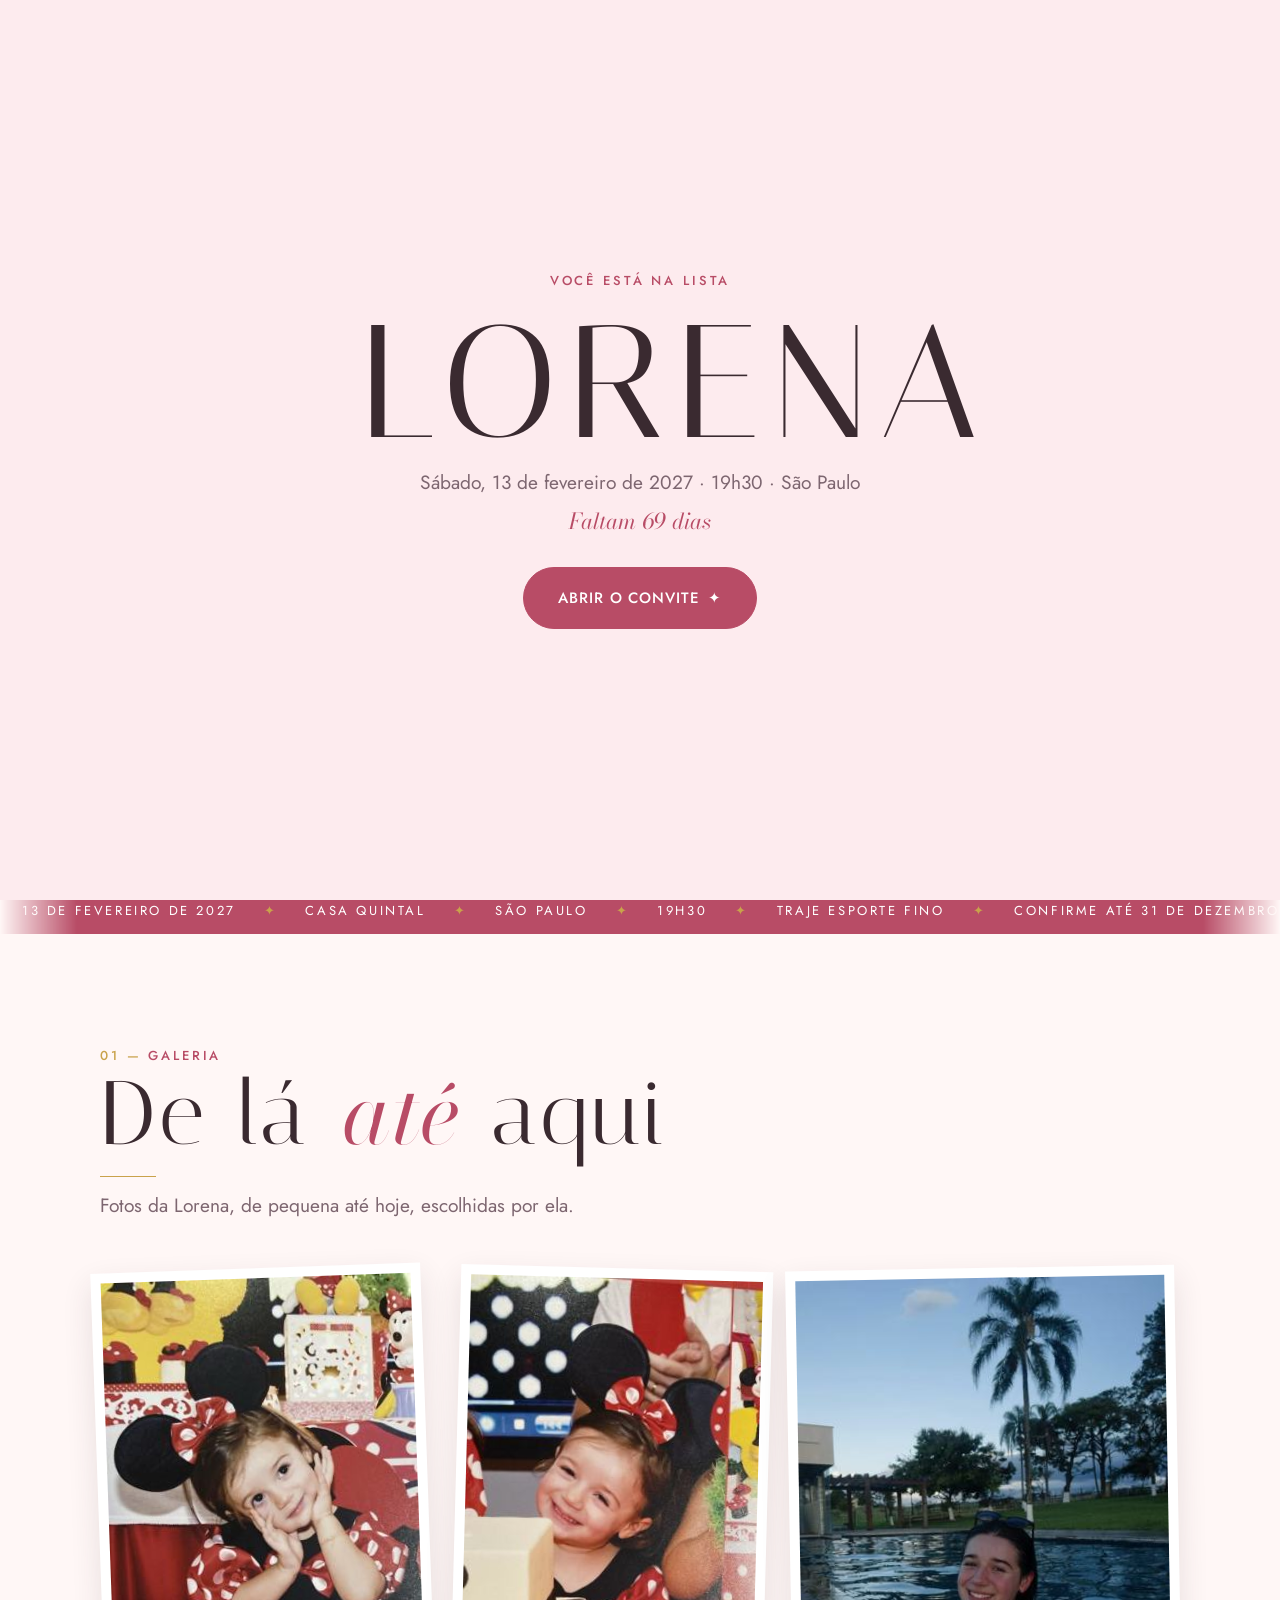
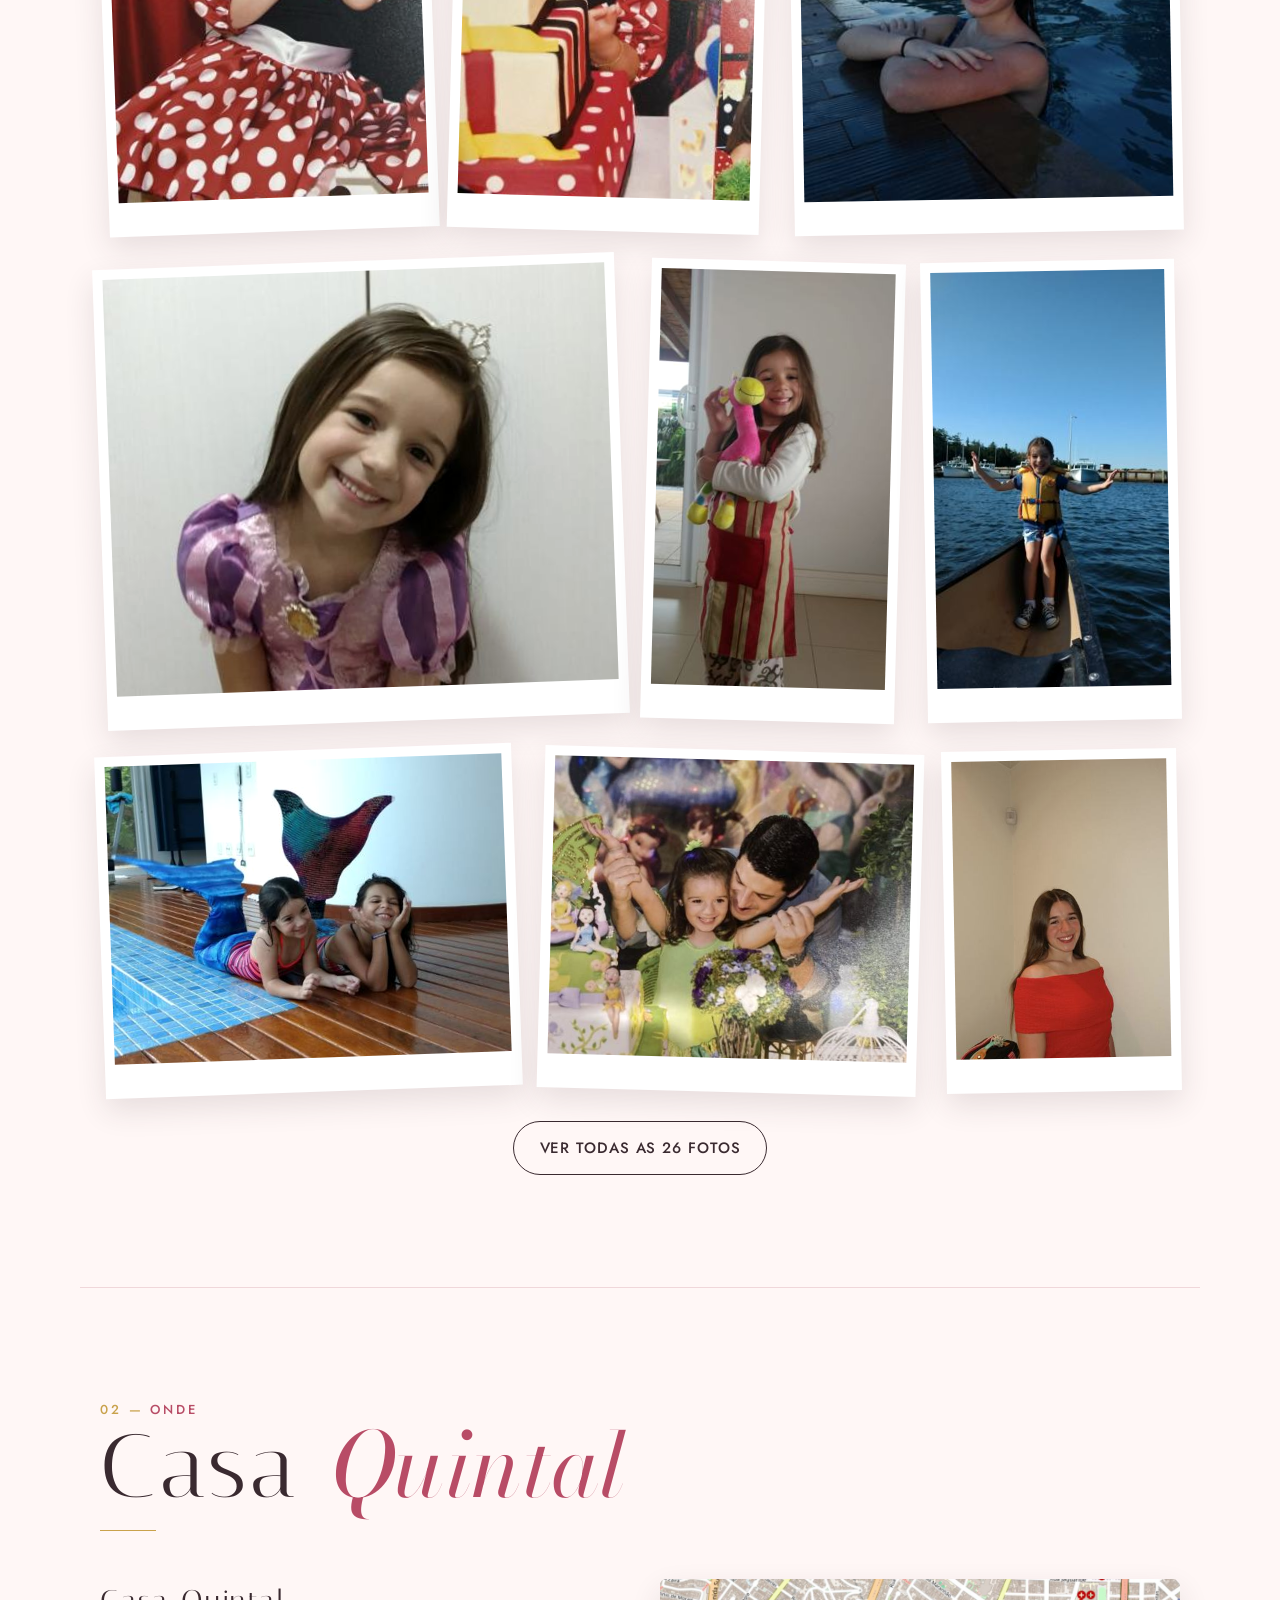
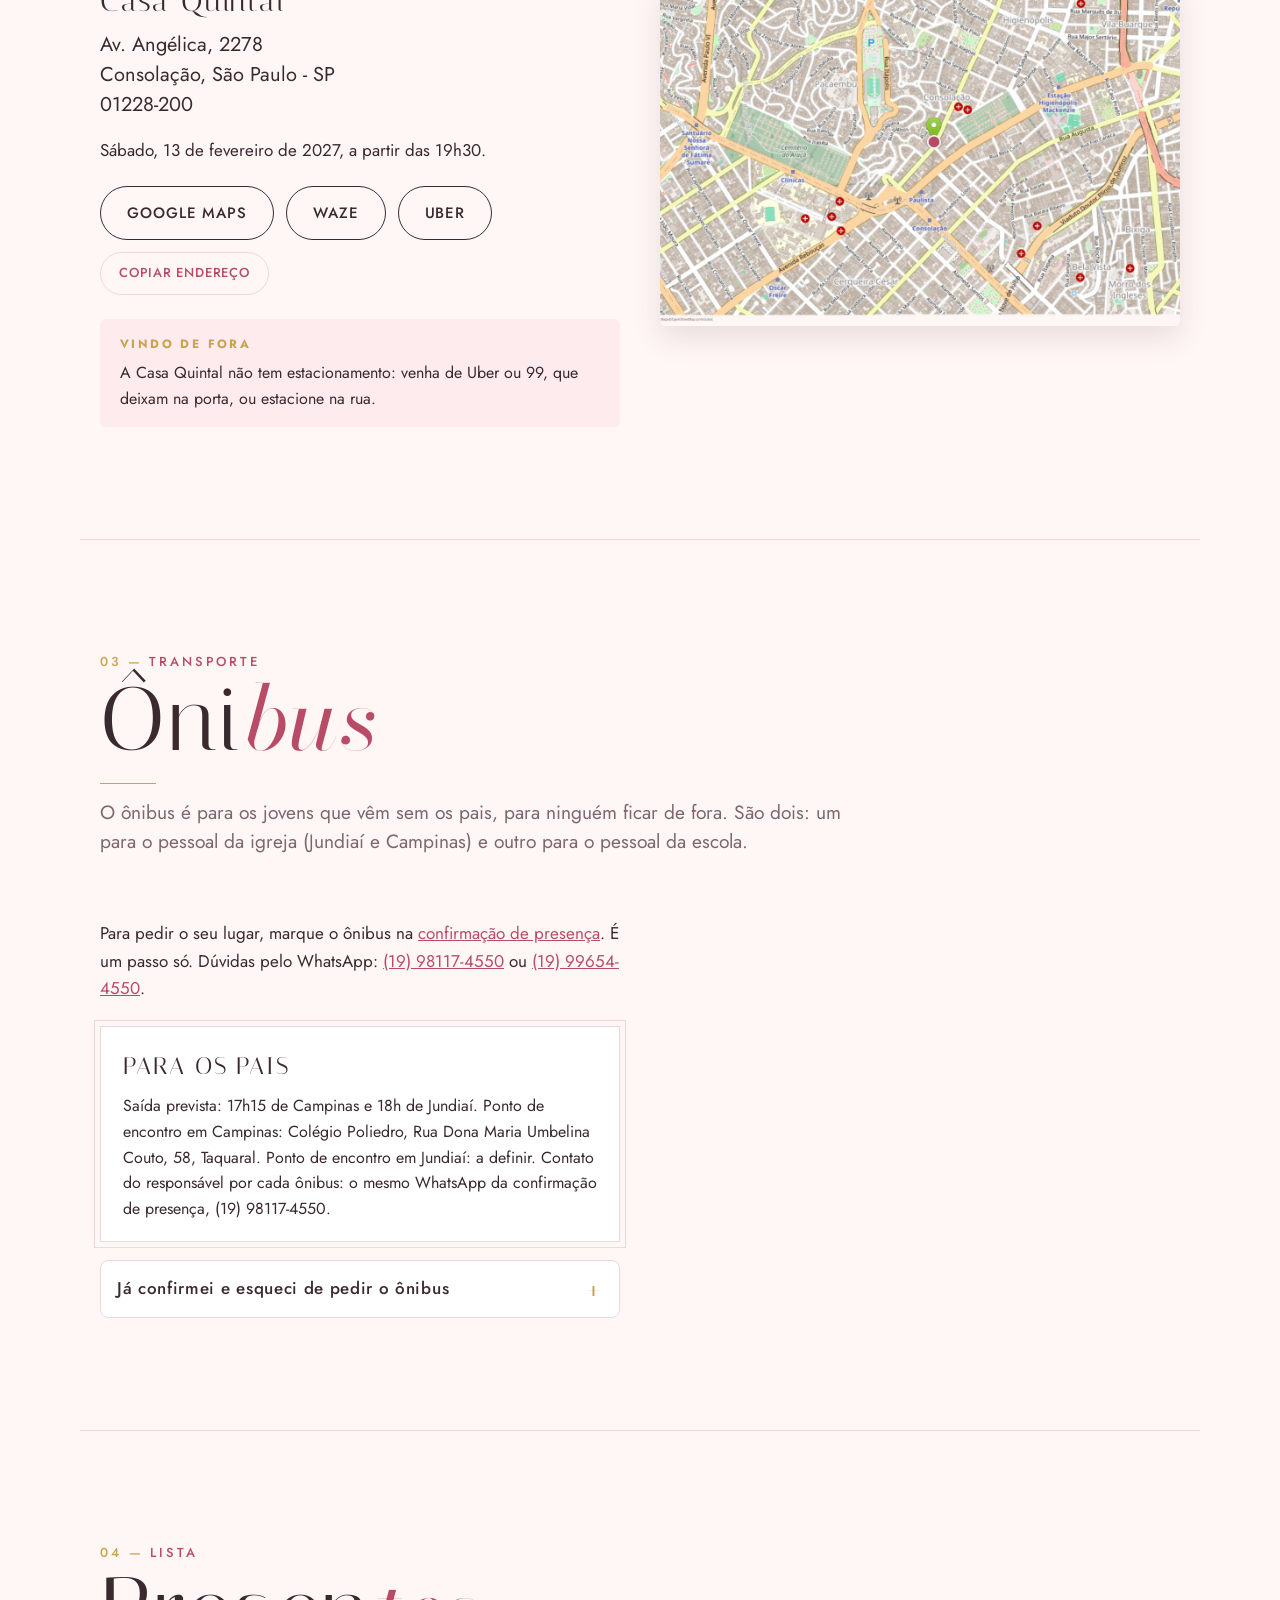
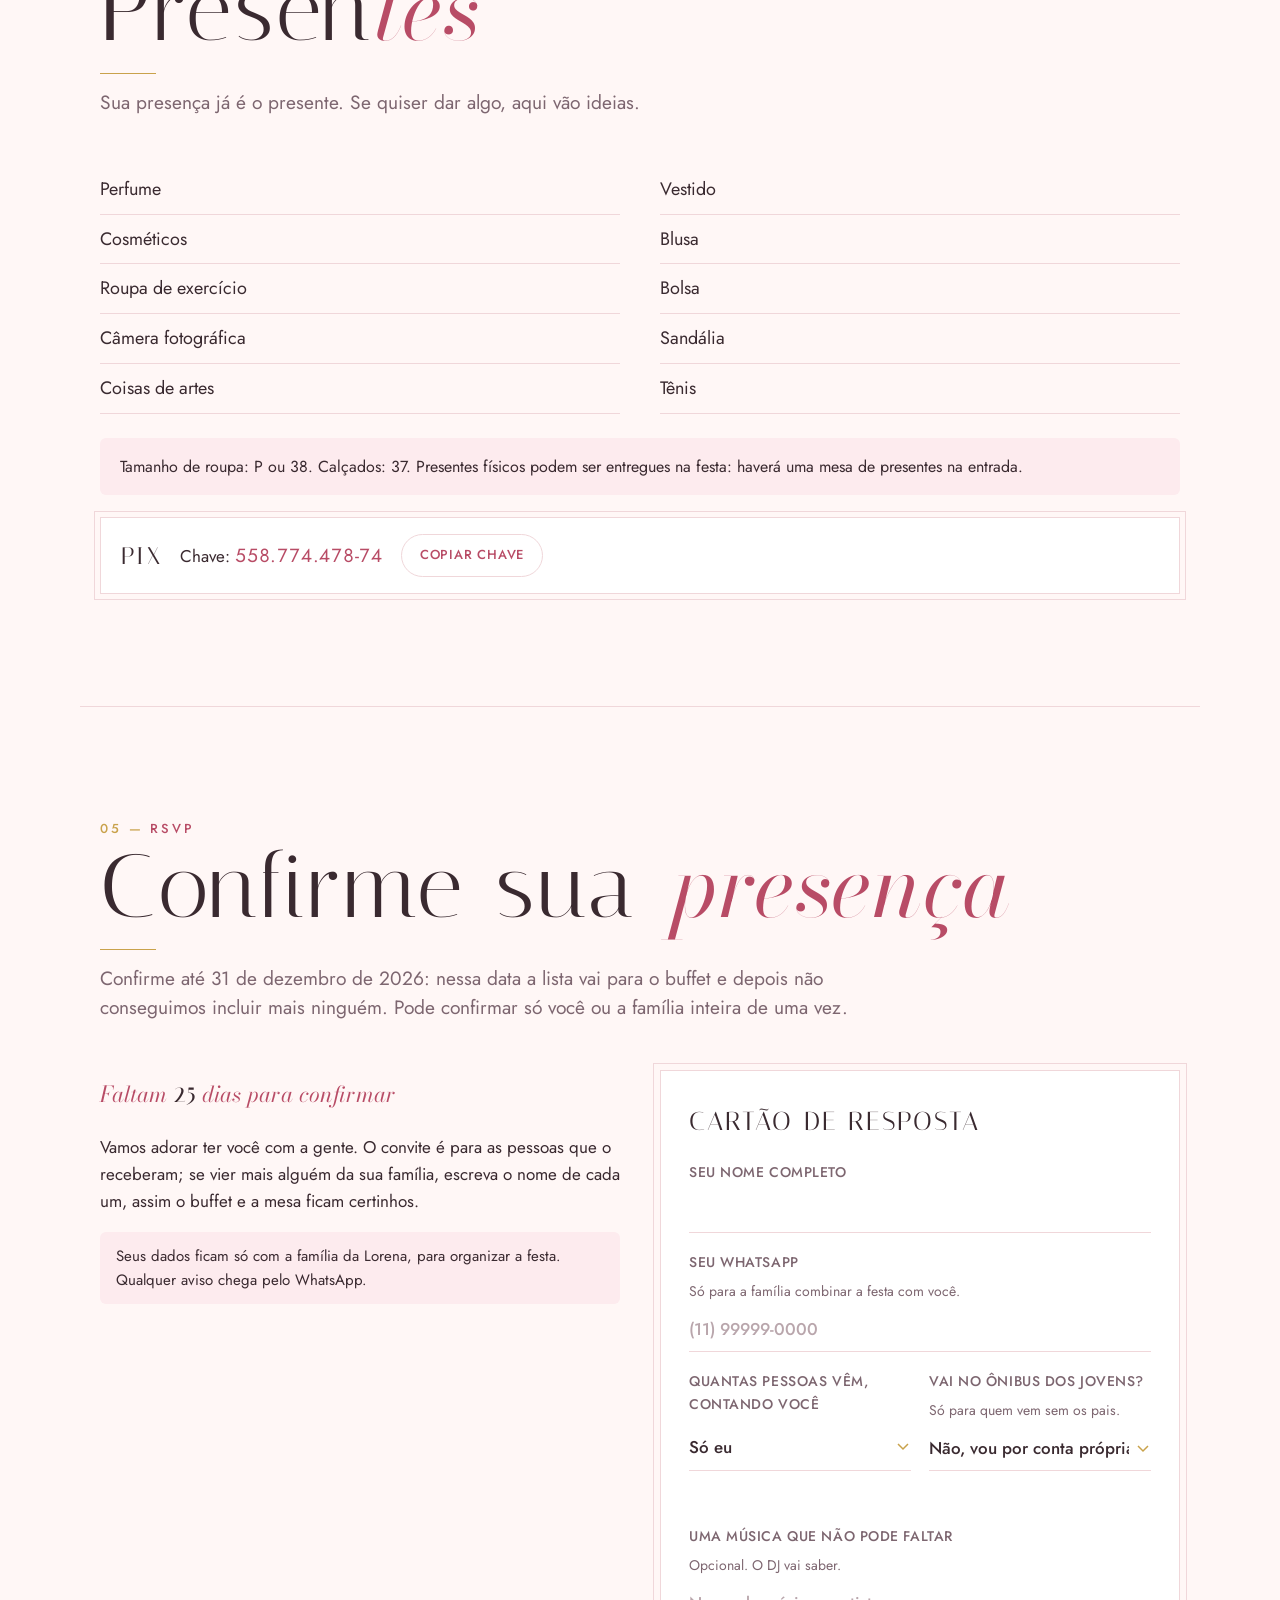
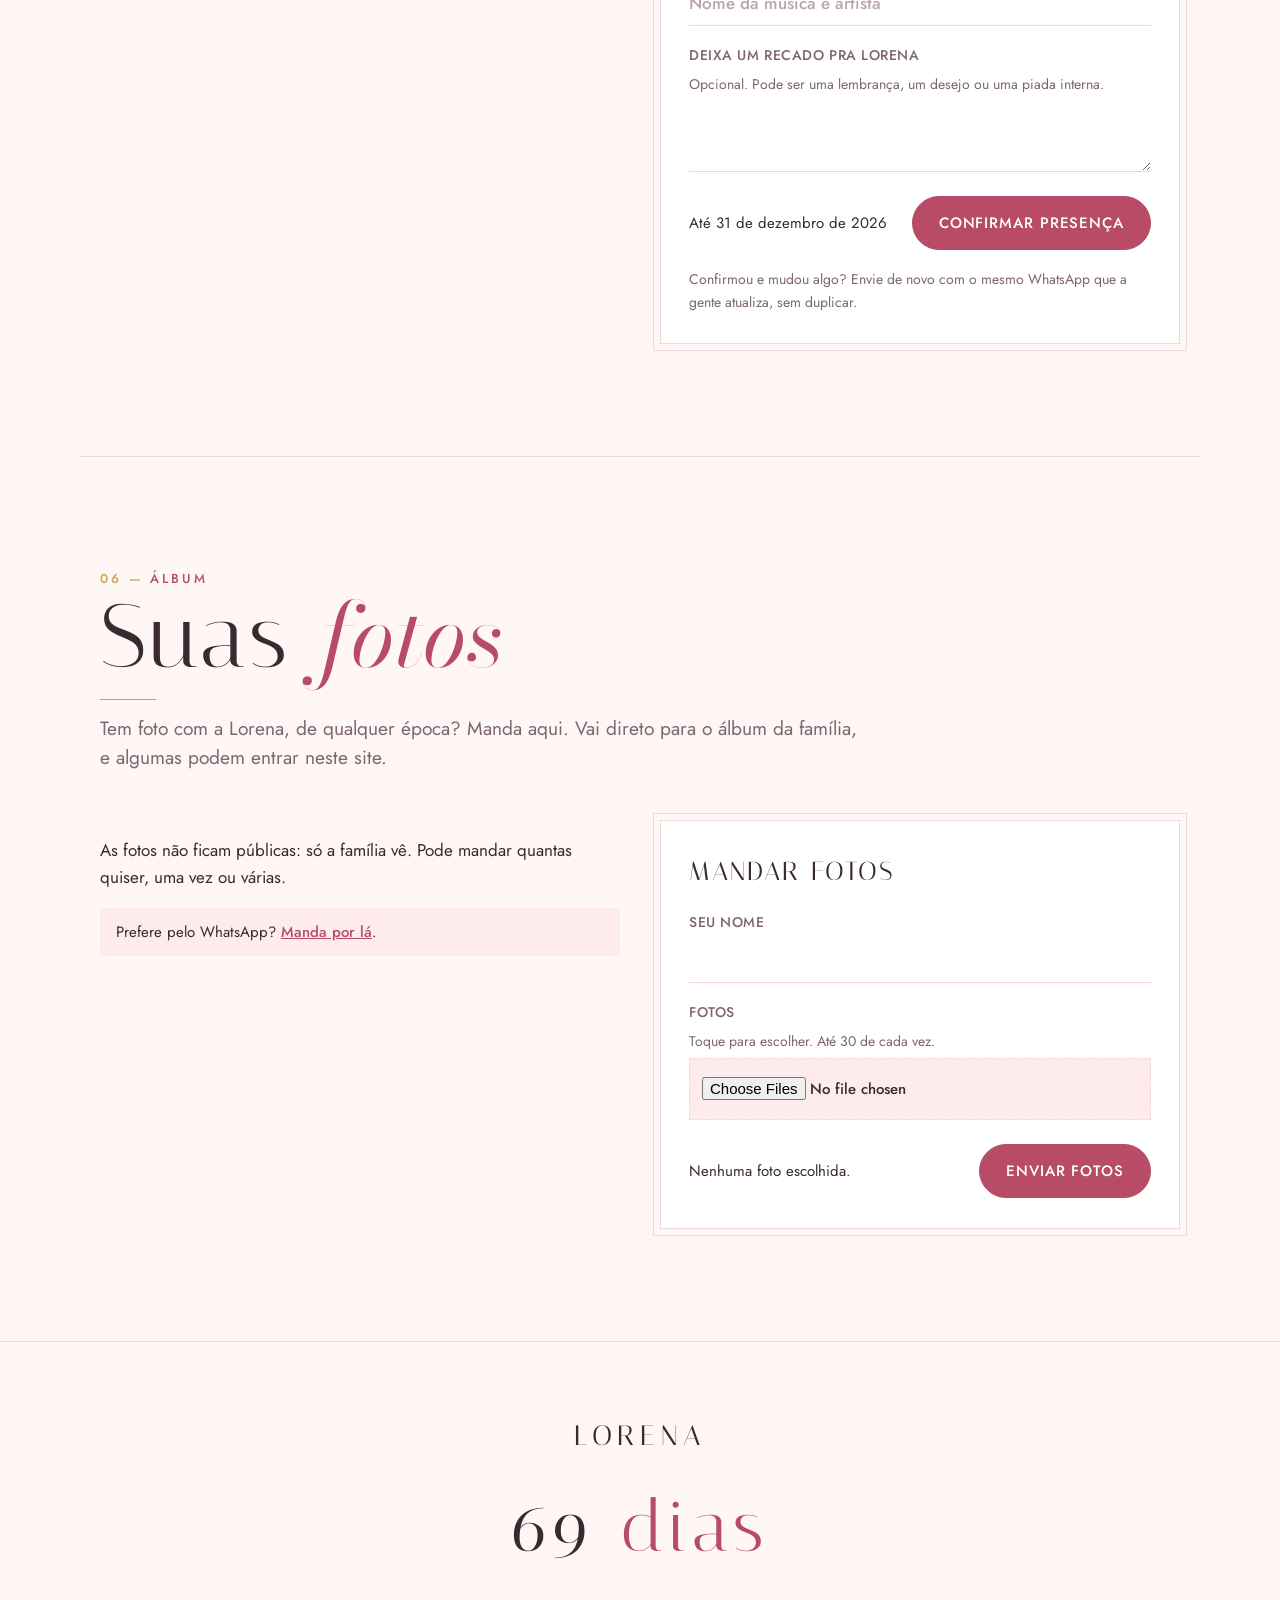
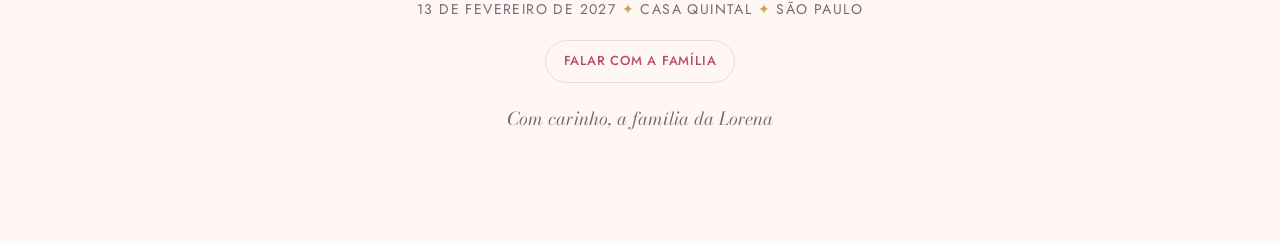
==== index.html @ 97dbe60d "Parents box as the family wrote it, Campinas meeting point, Pix key and cosmetics, cover wording res" ====
<!doctype html>
<html lang="pt-BR">
<head>
<meta charset="utf-8">
<meta name="viewport" content="width=device-width, initial-scale=1">
<meta name="robots" content="noindex, nofollow">
<title>Os 15 da Lorena</title>
<meta name="description" content="Sábado, 13 de fevereiro de 2027, 19h30 · Casa Quintal, São Paulo. Abra para confirmar presença.">
<meta name="theme-color" content="#B84C66">
<meta property="og:type" content="website">
<meta property="og:url" content="https://15anosdalorena.com.br/">
<meta property="og:title" content="Os 15 da Lorena">
<meta property="og:description" content="Sábado, 13 de fevereiro de 2027, 19h30 · Casa Quintal, São Paulo. Abra o convite e confirme até 31 de dezembro.">
<meta property="og:image" content="https://15anosdalorena.com.br/assets/og.jpg?v=2">
<meta property="og:image:width" content="1200">
<meta property="og:image:height" content="630">
<meta property="og:locale" content="pt_BR">
<meta name="twitter:card" content="summary_large_image">
<link rel="icon" type="image/png" sizes="32x32" href="assets/favicon-32.png">
<link rel="icon" type="image/png" sizes="512x512" href="assets/icon-512.png">
<link rel="apple-touch-icon" href="assets/apple-touch-icon.png">
<link rel="preconnect" href="https://fonts.googleapis.com">
<link rel="preconnect" href="https://fonts.gstatic.com" crossorigin>
<link rel="stylesheet" href="https://fonts.googleapis.com/css2?family=Italiana&family=Bodoni+Moda:ital,opsz,wght@1,6..96,400&family=Jost:wght@400;500&display=swap">
<link rel="stylesheet" href="assets/site.css?v=20261113a">
<script src="index-config.js?v=20261113a"></script>
</head>
<body class="sem-fontes">

<!-- Abertura: aparece uma vez por visita. -->
<div id="abertura" role="dialog" aria-modal="true" aria-label="Abertura do convite">
  <div class="env">
    <div class="eyebrow" id="ab-eyebrow">Você está na lista</div>
    <h1 id="ab-nome">Lorena</h1>
    <p id="ab-data">Sábado, 13 de fevereiro de 2027 · 19h30 · São Paulo</p>
    <div class="conta" id="ab-conta"></div>
    <button class="btn solid" id="abrir" type="button">Abrir o convite <span aria-hidden="true">✦</span></button>
  </div>
</div>

<header class="topo"><div class="wrap">
  <a class="marca" href="#topo">Os 15 da Lorena</a>
  <nav aria-label="Seções">
    <a href="#fotos">Fotos</a>
    <a href="#noite" id="nav-noite" hidden>A noite</a>
    <a href="#local">Local</a>
    <a href="#onibus">Ônibus</a>
    <a href="#presentes">Presentes</a>
    <a href="#confirmar">Confirmar</a>
    <a href="#suasfotos" id="nav-fotos" hidden>Suas fotos</a>
    <a href="#quiz-sec" id="nav-quiz" hidden>Quiz</a>
  </nav>
</div></header>

<main id="topo">

<section class="wrap capa">
  <div class="txt">
    <div class="eyebrow"><span>Sábado · 13 de fevereiro de 2027</span> <span>· 19h30</span></div>
    <h1 tabindex="-1">Lorena</h1>
    <div class="sub">Quinze <span class="it">anos</span></div>
    <p class="quando"><b>Você está convidado</b> para a festa de 15 anos da Lorena, na Casa Quintal, em São Paulo.</p>
    <div class="acoes">
      <a class="btn solid" href="#confirmar">Confirmar presença</a>
      <a class="btn" href="#local">Como chegar</a>
    </div>
  </div>
  <div class="foto-col">
    <div class="pilha">
      <figure class="polaroid b" id="capa-atras" hidden><img src="" alt="" width="1050" height="1400" loading="lazy"><figcaption id="capa-atras-leg"></figcaption></figure>
      <figure class="polaroid foto">
        <img src="assets/fotos/capa.jpg" srcset="assets/fotos/capa-700.jpg 700w, assets/fotos/capa.jpg 1050w" sizes="(max-width:820px) 280px, 440px" alt="Lorena de vestido marrom, sorrindo" width="1050" height="1400" fetchpriority="high">
        <figcaption>13 · 02 · 2027</figcaption>
      </figure>
    </div>
  </div>
</section>

<section class="wrap fatos" aria-label="Resumo">
  <div><b>Quando</b>Sábado, 13 de fevereiro de 2027<small id="fato-hora">A partir das 19h30</small></div>
  <div><b>Onde</b>Casa Quintal<small>Av. Angélica, 2278 · Consolação, São Paulo</small></div>
  <div id="fato-traje" hidden><b>Traje</b><span id="fato-traje-txt"></span><small id="fato-traje-nota"></small></div>
  <div class="acoes">
    <a class="btn leve" href="assets/lorena15.ics" download="os-15-da-lorena.ics">Salvar na agenda</a>
    <a class="btn leve" id="btn-gcal" href="#" target="_blank" rel="noopener">Google Agenda</a>
  </div>
</section>

<div class="faixa" aria-hidden="true"><div class="trilho" id="trilho"></div></div>

<section class="wrap bloco" id="fotos">
  <div class="cab entra">
    <div class="eyebrow">Galeria</div>
    <h2>De lá <span class="it">até</span> aqui</h2>
    <p>Fotos da Lorena, de pequena até hoje, escolhidas por ela.</p>
  </div>
  <blockquote class="recado-lorena" id="recado-lorena" hidden><span id="recado-lorena-txt"></span><small>Lorena</small></blockquote>
  <div class="galeria" id="galeria"></div>
  <div class="acoes" style="justify-content:center;margin-top:28px"><button class="btn" type="button" id="ver-todas" hidden>Ver todas as fotos</button></div>
</section>

<section class="wrap bloco" id="noite" hidden>
  <div class="cab entra">
    <div class="eyebrow">Programação</div>
    <h2>A <span class="it">noite</span></h2>
    <p>Chegue às 19h30: a entrada da Lorena é um dos primeiros momentos e vale a pena estar lá.</p>
  </div>
  <ol class="noite" id="programacao"></ol>
</section>

<section class="wrap bloco" id="local">
  <div class="cab entra">
    <div class="eyebrow">Onde</div>
    <h2>Casa <span class="it">Quintal</span></h2>
  </div>
  <div class="duas">
    <div>
      <p class="endereco"><b>Casa Quintal</b>Av. Angélica, 2278<br>Consolação, São Paulo - SP<br>01228-200</p>
      <p>Sábado, 13 de fevereiro de 2027, a partir das 19h30.</p>
      <div class="acoes">
        <a class="btn" id="btn-maps" href="#" target="_blank" rel="noopener">Google Maps</a>
        <a class="btn" id="btn-waze" href="#" target="_blank" rel="noopener">Waze</a>
        <a class="btn" id="btn-uber" href="#" target="_blank" rel="noopener">Uber</a>
        <button class="btn leve" id="btn-copiar" type="button">Copiar endereço</button>
      </div>
      <div class="vindo" id="vindo" hidden><b>Vindo de fora</b><span id="vindo-txt"></span></div>
    </div>
    <a class="mapa" id="mapa-link" href="#" target="_blank" rel="noopener" aria-label="Abrir o mapa da Casa Quintal no Google Maps">
      <img src="assets/mapa.jpg" alt="Mapa com a Casa Quintal marcada na Av. Angélica, Consolação" width="1200" height="800" loading="lazy">
    </a>
  </div>
</section>

<section class="wrap bloco" id="onibus">
  <div class="cab entra">
    <div class="eyebrow">Transporte</div>
    <h2>Ôni<span class="it">bus</span></h2>
    <p>O ônibus é para os jovens que vêm sem os pais, para ninguém ficar de fora. São dois: um para o pessoal da igreja (Jundiaí e Campinas) e outro para o pessoal da escola.</p>
  </div>
  <div class="duas">
    <div>
      <p>Para pedir o seu lugar, marque o ônibus na <a href="#confirmar">confirmação de presença</a>. É um passo só. Dúvidas pelo WhatsApp: <a id="zap-1" href="#">(19) 98117-4550</a> ou <a id="zap-2" href="#">(19) 99654-4550</a>.</p>
      <div class="pais" id="pais" hidden><b>Para os pais</b><span id="pais-txt"></span></div>
      <details class="dobra" id="dobra-onibus">
        <summary>Já confirmei e esqueci de pedir o ônibus</summary>
        <p>Sem problema. Preencha aqui que a gente anota o seu lugar.</p>
      </details>
    </div>
    <div id="bloco-onibus" hidden>
      <div class="aviso" id="aviso-onibus" aria-live="polite" hidden></div>
      <form class="f" id="form-onibus" data-titulo="Lugar no ônibus" novalidate>
        <label>Nome<input type="text" name="nome" id="o-nome" required autocomplete="name"></label>
        <div class="linha">
          <label>Contato dos responsáveis<input type="tel" name="contatoResp" id="o-resp" required inputmode="tel" placeholder="(19) 9xxxx-xxxx"></label>
          <label>Seu contato<input type="tel" name="contatoConv" id="o-conv" required inputmode="tel" placeholder="(19) 9xxxx-xxxx"></label>
        </div>
        <label>Qual ônibus?
          <select name="onibus" id="o-onibus" required>
            <option value="">Escolha</option>
            <option>Igreja Jundiaí</option>
            <option>Igreja Campinas</option>
            <option>Escola</option>
          </select>
        </label>
        <div class="hp" aria-hidden="true"><label>Não preencha<input type="text" name="site_url" tabindex="-1" autocomplete="off"></label></div>
        <div class="rodape"><span class="prazo">Para quem vem sem os pais.</span><button class="btn solid" type="submit">Quero um lugar</button></div>
        <div class="erro" id="erro-onibus" role="alert"></div>
      </form>
      <div class="obrigada" id="ok-onibus">
        <h3>Combinado!</h3>
        <p>Seu lugar no ônibus está pedido. O ponto de encontro vem pelo WhatsApp.</p>
        <div class="acoes"><a class="btn solid" id="ok-onibus-zap" href="#" target="_blank" rel="noopener">Avisar no WhatsApp</a></div>
      </div>
    </div>
  </div>
</section>

<section class="wrap bloco" id="presentes">
  <div class="cab entra">
    <div class="eyebrow">Lista</div>
    <h2>Presen<span class="it">tes</span></h2>
    <p>Sua presença já é o presente. Se quiser dar algo, aqui vão ideias.</p>
  </div>
  <ul class="lista">
    <li>Perfume</li>
    <li>Cosméticos</li>
    <li>Roupa de exercício</li>
    <li>Câmera fotográfica</li>
    <li>Coisas de artes</li>
    <li>Vestido</li>
    <li>Blusa</li>
    <li>Bolsa</li>
    <li>Sandália</li>
    <li>Tênis</li>
  </ul>
  <div class="nota">Tamanho de roupa: P ou 38. Calçados: 37. Presentes físicos podem ser entregues na festa: haverá uma mesa de presentes na entrada.<span id="pix-nota" hidden> Se preferir presentear com Pix, peça a chave pelo WhatsApp da família.</span></div>
  <div class="pix" id="pix-chave" hidden><b>Pix</b><span>Chave: <code id="pix-valor"></code></span><button class="btn leve" type="button" id="pix-copiar">Copiar chave</button></div>
</section>

<section class="wrap bloco" id="confirmar">
  <div class="cab entra">
    <div class="eyebrow">RSVP</div>
    <h2 id="rsvp-titulo">Confirme sua <span class="it">presença</span></h2>
    <p>Confirme até <span class="js-prazo">31 de dezembro de 2026</span>: nessa data a lista vai para o buffet e depois não conseguimos incluir mais ninguém. Pode confirmar só você ou a família inteira de uma vez.</p>
  </div>
  <div class="duas">
    <div>
      <p class="contagem" id="contagem" hidden></p>
      <p class="contagem" id="prazo-conta" hidden></p>
      <p>Vamos adorar ter você com a gente. O convite é para as pessoas que o receberam; se vier mais alguém da sua família, escreva o nome de cada um, assim o buffet e a mesa ficam certinhos.</p>
      <p class="aviso">Seus dados ficam só com a família da Lorena, para organizar a festa. Qualquer aviso chega pelo WhatsApp.</p>
    </div>
    <div>
      <div class="aviso" id="aviso-rsvp" aria-live="polite" hidden></div>
      <form class="f" id="form-rsvp" data-titulo="Cartão de resposta" novalidate>
        <label>Seu nome completo<input type="text" name="nome" id="r-nome" required autocomplete="name"></label>
        <label>Seu WhatsApp<small>Só para a família combinar a festa com você.</small><input type="tel" name="whatsapp" id="r-zap" required inputmode="tel" autocomplete="tel-national" placeholder="(11) 99999-0000"></label>
        <div class="linha">
          <label>Quantas pessoas vêm, contando você
            <select name="pessoas" id="r-pessoas" required>
              <option value="1">Só eu</option><option value="2">2 pessoas</option><option value="3">3 pessoas</option><option value="4">4 pessoas</option><option value="5">5 pessoas</option><option value="6">6 pessoas</option>
            </select>
          </label>
          <label>Vai no ônibus dos jovens?<small>Só para quem vem sem os pais.</small>
            <select name="onibus" id="r-onibus">
              <option value="Não">Não, vou por conta própria</option>
              <option>Igreja Jundiaí</option>
              <option>Igreja Campinas</option>
              <option>Escola</option>
            </select>
          </label>
        </div>
        <div class="desdobra" id="r-acomp-wrap"><div>
          <label id="r-acomp-label">Quem vem com você? <span id="r-acomp-n"></span><small>Um nome por linha.</small><textarea name="acompanhantes" id="r-acomp"></textarea></label>
        </div></div>
        <div class="desdobra" id="r-bus-extra"><div>
          <p class="aviso" style="margin:0">Ônibus só para jovens que vão sem os pais. Com isto o lugar já fica pedido.</p>
          <label>Contato dos responsáveis (WhatsApp)<input type="tel" name="contatoResp" id="r-resp" inputmode="tel" placeholder="(19) 9xxxx-xxxx"></label>
          <label id="r-quem-label" hidden>Quem vai no ônibus?<small>Um nome por linha.</small><textarea name="quemOnibus" id="r-quem"></textarea></label>
        </div></div>
        <label id="r-musica-label" hidden>Uma música que não pode faltar<small>Opcional. O DJ vai saber.</small><input type="text" name="musica" id="r-musica" placeholder="Nome da música e artista"></label>
        <label id="r-recado-label" hidden>Deixa um recado pra Lorena<small>Opcional. Pode ser uma lembrança, um desejo ou uma piada interna.</small><textarea name="recado" id="r-recado"></textarea></label>
        <div class="hp" aria-hidden="true"><label>Não preencha<input type="text" name="site_url" tabindex="-1" autocomplete="off"></label></div>
        <div class="rodape"><span class="prazo">Até <span class="js-prazo">31 de dezembro de 2026</span></span><button class="btn solid" type="submit" id="r-botao">Confirmar presença</button></div>
        <p class="prazo" style="margin:0;font-size:14px;color:var(--muted)">Confirmou e mudou algo? Envie de novo com o mesmo WhatsApp que a gente atualiza, sem duplicar. <a href="#" id="r-outra" hidden>Confirmar outra pessoa neste celular</a></p>
        <div class="erro" id="erro-rsvp" role="alert"></div>
      </form>
      <div class="obrigada" id="ok-rsvp">
        <h3 id="ok-rsvp-h">Obrigada!</h3>
        <p id="ok-rsvp-txt">Sua presença está confirmada.</p>
        <div class="acoes">
          <a class="btn solid" id="ok-rsvp-zap" href="#" target="_blank" rel="noopener">Mandar um oi no WhatsApp</a>
          <a class="btn leve" id="ok-rsvp-zap2" href="#" target="_blank" rel="noopener" hidden>Ou neste outro número</a>
          <a class="btn" id="ok-rsvp-story" href="assets/eu-vou.png" download="eu-vou-lorena15.png" hidden>Baixar o "Eu vou"</a>
          <a class="btn leve" href="assets/lorena15.ics" download="os-15-da-lorena.ics">Salvar na agenda</a>
        </div>
        <a class="volta" href="#topo">Voltar ao convite</a>
      </div>
    </div>
  </div>
</section>

<section class="wrap bloco" id="suasfotos" hidden>
  <div class="cab entra">
    <div class="eyebrow">Álbum</div>
    <h2>Suas <span class="it">fotos</span></h2>
    <p id="fotos-intro">Tem foto com a Lorena, de qualquer época? Manda aqui. Vai direto para o álbum da família, e algumas podem entrar neste site.</p>
  </div>
  <div class="duas">
    <div>
      <p>As fotos não ficam públicas: só a família vê. Pode mandar quantas quiser, uma vez ou várias.</p>
      <p class="hash-nota" id="hash-nota" hidden></p>
      <p class="aviso">Prefere pelo WhatsApp? <a id="fotos-zap" href="#" target="_blank" rel="noopener">Manda por lá</a>.</p>
    </div>
    <div>
      <form class="f" id="form-fotos" data-titulo="Mandar fotos" novalidate>
        <label>Seu nome<input type="text" name="nome" id="f-nome" required autocomplete="name"></label>
        <label>Fotos<small>Toque para escolher. Até 30 de cada vez.</small><input type="file" name="fotos" id="f-arquivos" accept="image/*" multiple required></label>
        <div id="f-lista" class="f-lista" hidden></div>
        <div class="hp" aria-hidden="true"><label>Não preencha<input type="text" name="site_url" tabindex="-1" autocomplete="off"></label></div>
        <div class="rodape"><span class="prazo" id="f-status">Nenhuma foto escolhida.</span><button class="btn solid" type="submit" id="f-botao">Enviar fotos</button></div>
        <div class="erro" id="erro-fotos" role="alert"></div>
      </form>
      <div class="obrigada" id="ok-fotos">
        <h3>Chegaram!</h3>
        <p id="ok-fotos-txt">Suas fotos estão no álbum da família.</p>
        <div class="acoes"><button class="btn" type="button" id="f-mais">Mandar mais</button></div>
      </div>
    </div>
  </div>
</section>

<section class="wrap bloco" id="quiz-sec" hidden>
  <div class="cab entra">
    <div class="eyebrow">Jogo</div>
    <h2>Quanto você <span class="it">conhece</span> a Lorena?</h2>
    <p id="quiz-intro">Oito perguntas. Sem cola.</p>
  </div>
  <div class="quiz" id="quiz"></div>
</section>

<section class="wrap bloco" id="festa" hidden>
  <div class="cab entra">
    <div class="eyebrow">13 · 02 · 2027</div>
    <h2>A <span class="it">festa</span></h2>
    <p>As fotos que vocês mandaram e as do fotógrafo.</p>
  </div>
  <div class="acoes" style="margin:0 0 28px"><a class="btn solid" href="#suasfotos">Manda suas fotos</a></div>
  <div class="galeria" id="galeria-festa"></div>
</section>

</main>

<footer>
  <b>Lorena</b>
  <div class="conta" id="rodape-conta"></div>
  13 de fevereiro de 2027 <span class="estrela">✦</span> Casa Quintal <span class="estrela">✦</span> São Paulo
  <div class="hash" id="rodape-hash" hidden></div>
  <div class="acoes"><a class="btn leve" id="rodape-zap" href="#" target="_blank" rel="noopener">Falar com a família</a></div>
  <div class="carinho">Com carinho, a família da Lorena</div>
</footer>

<div class="pill" id="pill" aria-label="Atalhos">
  <a class="btn solid" href="#confirmar">Confirmar presença</a>
  <a class="btn leve" href="#local">Como chegar</a>
</div>

<script src="assets/site.js?v=20261113a"></script>
</body>
</html>
---- assets/site.css ----
/* Os 15 da Lorena. Paleta e letras escolhidas pela Lorena (2026-11-05):
   as cores da página de escolhas, Italiana para títulos e Jost para textos,
   no estilo "revista" (letras grandes, fotos polaroid, faixa rolante).
   Revisão de 2026-11-06: dourado como detalhe fino, Bodoni itálico como
   segunda voz, abertura em sequência, capa em camadas, capítulos na galeria,
   formulários como cartão de resposta, barra fixa no celular. */
:root{
  --bg:#FFF7F6; --paper:#FFFFFF; --ink:#3A2A30; --muted:#7D6670; --line:#F0D7DA;
  --rose:#E8899A; --rose-deep:#B84C66; --gold:#C9A24B; --blush:#FDEBEE;
  --display:Italiana,"Bodoni Moda",Didot,"Times New Roman",serif;
  --italic:"Bodoni Moda",Didot,"Times New Roman",serif;
  --body:Jost,"Helvetica Neue",Arial,sans-serif;
  --lead:clamp(19px,1.5vw,22px);
}
*{box-sizing:border-box}
html{scroll-behavior:smooth;overflow-x:clip}
body{margin:0;background:var(--bg);color:var(--ink);font-family:var(--body);font-size:17px;line-height:1.6;-webkit-font-smoothing:antialiased;overflow-x:hidden}
img{max-width:100%;height:auto;display:block}
a{color:var(--rose-deep)}
h1,h2,h3{font-family:var(--display);font-weight:400;line-height:1;margin:0;text-wrap:balance}
.it{font-family:var(--italic);font-style:italic;font-weight:400;text-transform:none;letter-spacing:0;color:var(--rose-deep)}
.wrap{max-width:1120px;margin:0 auto;padding-left:max(20px,env(safe-area-inset-left,0px));padding-right:max(20px,env(safe-area-inset-right,0px))}
.eyebrow{font-size:13px;letter-spacing:.22em;text-transform:uppercase;color:var(--rose-deep);font-weight:500}
.eyebrow .num{color:var(--gold);margin-right:10px}
.btn{display:inline-flex;align-items:center;gap:8px;font:inherit;font-weight:500;letter-spacing:.06em;text-transform:uppercase;font-size:15px;border-radius:999px;padding:14px 26px;border:1.5px solid var(--ink);color:var(--ink);background:transparent;text-decoration:none;cursor:pointer;transition:background .15s,color .15s,transform .15s,box-shadow .15s}
.btn:hover{background:var(--ink);color:#fff;transform:translateY(-1px);box-shadow:0 8px 20px rgba(184,76,102,.18)}
.btn.solid{background:var(--rose-deep);border-color:var(--rose-deep);color:#fff}
.btn.solid:hover{background:var(--ink);border-color:var(--ink)}
.btn.leve{border-color:var(--line);color:var(--rose-deep);font-size:13px;padding:10px 18px}
.btn.leve:hover{background:var(--blush);color:var(--rose-deep);transform:none;box-shadow:none}
.btn[disabled]{opacity:.6;cursor:wait;transform:none}
.btn:focus-visible,input:focus-visible,select:focus-visible,textarea:focus-visible,a:focus-visible,summary:focus-visible,button:focus-visible{outline:3px solid var(--rose);outline-offset:2px}
[hidden]{display:none!important}

/* abertura */
#abertura{position:fixed;inset:0;z-index:50;background:var(--bg);display:flex;align-items:center;justify-content:center;text-align:center;padding:24px;transition:transform .9s cubic-bezier(.77,0,.18,1)}
#abertura::after{content:"";position:absolute;inset:0;background:var(--blush);z-index:-1;transition:transform 1.15s cubic-bezier(.77,0,.18,1)}
#abertura.fechar{transform:translateY(-100%)}
#abertura.fechar::after{transform:translateY(-100%)}
#abertura .env{max-width:560px}
#abertura .env h1{font-size:clamp(64px,16vw,160px);letter-spacing:.08em;text-transform:uppercase;margin:12px 0 4px}
#abertura .env p{color:var(--muted);margin:0 0 6px;font-size:var(--lead)}
#abertura .conta{font-family:var(--italic);font-style:italic;color:var(--rose-deep);font-size:22px;margin:0 0 28px}
#abertura .selo{width:76px;height:76px;border-radius:50%;border:1.5px solid var(--gold);display:grid;place-items:center;margin:0 auto 20px;font-family:var(--display);font-size:32px;color:var(--gold);cursor:default;user-select:none;transition:transform .6s}
#abertura .selo.gira{transform:rotate(360deg)}
#abertura .btn{padding:18px 34px}
body.sem-fontes #abertura h1,body.sem-fontes .capa h1{visibility:hidden}
@media (prefers-reduced-motion:no-preference){
  #abertura .env>*{opacity:0;transform:translateY(14px);animation:sobe .7s cubic-bezier(.2,.7,.2,1) forwards}
  #abertura .selo{animation-delay:.1s}#abertura .eyebrow{animation-delay:.25s}#abertura h1{animation-delay:.4s}#abertura p{animation-delay:.55s}#abertura .conta{animation-delay:.65s}#abertura .btn{animation-delay:.8s}
  @keyframes sobe{to{opacity:1;transform:none}}
}

/* topo */
.topo{position:sticky;top:0;z-index:30;background:color-mix(in srgb,var(--bg) 88%,transparent);backdrop-filter:blur(8px);-webkit-backdrop-filter:blur(8px);border-bottom:1px solid var(--line)}
.topo .wrap{display:flex;align-items:center;justify-content:space-between;gap:16px;padding-block:16px}
.topo .marca{font-family:var(--display);letter-spacing:.14em;text-transform:uppercase;font-size:15px;text-decoration:none;color:var(--ink)}
.topo nav{display:flex;flex-wrap:wrap;gap:4px 18px}
.topo nav a{font-size:12px;letter-spacing:.14em;text-transform:uppercase;text-decoration:none;color:var(--ink)}
.topo nav a:hover{color:var(--rose-deep);text-decoration:underline;text-decoration-color:var(--gold);text-underline-offset:6px}

/* música */
.topo .musica{font:inherit;font-size:12px;letter-spacing:.14em;text-transform:uppercase;border:1px solid var(--line);background:var(--paper);color:var(--rose-deep);border-radius:999px;padding:7px 12px;cursor:pointer;white-space:nowrap}
.topo .musica[aria-pressed="true"]{background:var(--rose-deep);border-color:var(--rose-deep);color:#fff}
footer .credito{margin-top:18px;font-size:11px;letter-spacing:.08em;color:var(--muted)}
footer .credito a{color:var(--muted)}

/* capa */
.capa{position:relative;isolation:isolate;display:grid;grid-template-columns:1.1fr .9fr;gap:32px;align-items:center;padding-block:56px 32px}
.capa::before{content:"15";position:absolute;right:-.04em;top:-.12em;z-index:-1;font-family:var(--display);font-size:clamp(220px,34vw,520px);line-height:1;color:transparent;-webkit-text-stroke:1px var(--line);pointer-events:none}
.capa .txt .eyebrow{margin-bottom:18px}
.capa .txt .eyebrow span{white-space:nowrap}
.capa h1{font-size:clamp(76px,13vw,190px);letter-spacing:.06em;text-transform:uppercase}
.capa .sub{font-family:var(--display);font-size:clamp(24px,3.4vw,40px);letter-spacing:.3em;text-transform:uppercase;color:var(--rose-deep);margin:4px 0 22px}
.capa .sub .it{letter-spacing:0;font-size:1.1em}
.capa .quando{font-size:var(--lead);margin:0 0 26px;max-width:28em;line-height:1.5}
.capa .quando b{font-family:var(--italic);font-style:italic;font-weight:400;font-size:1.15em}
.capa .acoes{display:flex;flex-wrap:wrap;gap:12px}
.pilha{position:relative;max-width:440px;margin:0 auto}
.polaroid{background:#fff;padding:14px 14px 48px;box-shadow:0 18px 40px rgba(58,42,48,.16);transform:rotate(3deg);position:relative;z-index:1;margin:0}
.polaroid img{aspect-ratio:4/5;object-fit:cover;width:100%}
.polaroid figcaption{position:absolute;left:0;right:0;bottom:12px;text-align:center;font-family:var(--display);letter-spacing:.2em;text-transform:uppercase;font-size:13px;color:var(--gold)}
.pilha .polaroid.b{position:absolute;right:0;bottom:8%;width:62%;z-index:0;transform:rotate(-7deg);padding:9px 9px 30px;box-shadow:0 10px 24px rgba(58,42,48,.12)}

/* fatos */
.fatos{display:grid;grid-template-columns:repeat(auto-fit,minmax(220px,1fr));gap:16px;padding-block:8px 40px}
.fatos>div:not(.acoes){background:var(--paper);border:1px solid var(--line);padding:18px 20px;font-size:var(--lead);line-height:1.45}
.fatos div b{display:block;font-size:12px;letter-spacing:.2em;text-transform:uppercase;color:var(--gold);font-weight:500;margin-bottom:6px}
.fatos div small{display:block;color:var(--muted);font-size:15px;margin-top:4px}
.fatos .acoes{grid-column:1/-1;display:flex;flex-wrap:wrap;gap:10px;margin-top:4px}

/* faixa rolante */
.faixa{background:var(--rose-deep);color:#fff;overflow:hidden;white-space:nowrap;padding-block:12px;font-size:13px;letter-spacing:.2em;text-transform:uppercase;mask-image:linear-gradient(90deg,transparent,#000 6%,#000 94%,transparent);-webkit-mask-image:linear-gradient(90deg,transparent,#000 6%,#000 94%,transparent)}
.faixa .trilho{display:inline-block;animation:rolar 60s linear infinite}
.faixa:hover .trilho{animation-play-state:paused}
.faixa span{padding:0 22px}
.faixa .estrela{color:var(--gold);padding:0 6px}
@keyframes rolar{from{transform:translateX(0)}to{transform:translateX(-50%)}}
@media (prefers-reduced-motion:reduce){.faixa .trilho{animation:none}#abertura,#abertura::after{transition:none}html{scroll-behavior:auto}.btn:hover{transform:none}}

/* seções */
main{counter-reset:sec}
section.bloco{padding-block:clamp(64px,9vw,112px);counter-increment:sec}
section.bloco+section.bloco{border-top:1px solid var(--line)}
.cab{margin-bottom:clamp(28px,4vw,48px)}
.cab .eyebrow::before{content:counter(sec,decimal-leading-zero) "  —  ";color:var(--gold)}
.cab h2{font-size:clamp(44px,7vw,92px);letter-spacing:clamp(.02em,.4vw,.04em)}
.cab h2::after{content:"";display:block;width:56px;height:1px;background:var(--gold);margin-top:18px}
.cab p{margin:14px 0 0;color:var(--muted);max-width:40em;font-size:var(--lead);line-height:1.5}
.duas{display:grid;grid-template-columns:1fr 1fr;gap:40px;align-items:start}
.duas>*{min-width:0}
@media (prefers-reduced-motion:no-preference){
  .cab.entra{opacity:0;transform:translateY(12px);transition:opacity .6s,transform .6s}
  .cab.entra.visto{opacity:1;transform:none}
}

/* mensagem da Lorena */
.recado-lorena{font-family:var(--italic);font-style:italic;font-size:clamp(22px,2.6vw,30px);line-height:1.4;color:var(--ink);max-width:28em;margin:0 0 40px;padding-left:22px;border-left:2px solid var(--gold)}
.recado-lorena small{display:block;font-family:var(--body);font-style:normal;font-size:13px;letter-spacing:.18em;text-transform:uppercase;color:var(--muted);margin-top:10px}

/* galeria */
.galeria{display:flex;flex-wrap:wrap;gap:28px 24px;align-items:flex-start}
.galeria .ano{flex:1 0 100%;font-size:clamp(56px,9vw,120px);color:transparent;-webkit-text-stroke:1px var(--rose);letter-spacing:.08em;margin:24px 0 -8px;text-align:right}
.galeria figure{margin:0;flex:none;box-sizing:border-box;background:#fff;padding:10px 10px 34px;box-shadow:0 12px 30px rgba(58,42,48,.12);transition:transform .2s;position:relative;cursor:default}
.galeria figure.r1{transform:rotate(-2deg)}.galeria figure.r2{transform:rotate(1.5deg)}.galeria figure.r3{transform:rotate(-1deg)}
.galeria figure:hover{transform:rotate(0) scale(1.02)}
.galeria img{width:100%;height:auto;background:var(--blush);filter:saturate(.94) contrast(1.02)}
.galeria figcaption{position:absolute;left:10px;right:10px;bottom:9px;font-family:var(--italic);font-style:italic;font-size:14px;color:var(--muted);text-align:center;white-space:nowrap;overflow:hidden;text-overflow:ellipsis}
@media (prefers-reduced-motion:no-preference){
  .galeria img,.polaroid img{opacity:0;transition:opacity .5s ease}
  .galeria img.ok,.polaroid img.ok{opacity:1}
}

.galeria figure.oculta{display:none}

/* programação */
.noite{list-style:none;padding:0;margin:0;max-width:40em}
.noite li{display:grid;grid-template-columns:90px 1fr;gap:18px;padding:14px 0;border-bottom:1px solid var(--line);font-size:var(--lead)}
.noite li b{font-family:var(--display);font-weight:400;font-size:1.3em;color:var(--rose-deep);letter-spacing:.04em}

/* local */
.endereco{font-size:20px;line-height:1.5;margin:0 0 10px}
.endereco b{font-family:var(--display);font-weight:400;font-size:30px;letter-spacing:.06em;display:block;margin-bottom:6px}
.mapa{display:block;border-radius:6px;overflow:hidden;box-shadow:0 12px 30px rgba(58,42,48,.12);background:var(--blush)}
.mapa img{width:100%;aspect-ratio:3/2;object-fit:cover}
.acoes{display:flex;flex-wrap:wrap;gap:12px;margin-top:22px}
.vindo{background:var(--blush);border-radius:6px;padding:16px 20px;margin-top:24px;font-size:16px}
.vindo b{display:block;font-size:12px;letter-spacing:.2em;text-transform:uppercase;color:var(--gold);margin-bottom:6px}

/* dobra (esqueci o ônibus) */
.dobra{margin-top:18px;border:1px solid var(--line);border-radius:8px;background:#fff}
.dobra summary{cursor:pointer;padding:14px 16px;font-weight:500;letter-spacing:.04em;list-style:none;display:flex;justify-content:space-between;align-items:center;gap:12px}
.dobra summary::-webkit-details-marker{display:none}
.dobra summary::after{content:"+";font-family:var(--display);font-size:24px;color:var(--gold);line-height:1}
.dobra[open] summary::after{content:"−"}
.dobra p{margin:0;padding:0 16px 14px;color:var(--muted);font-size:15px}
.pais{background:var(--paper);border:1px solid var(--line);outline:1px solid var(--line);outline-offset:5px;padding:20px 22px;margin-top:24px;font-size:16px}
.pais b{display:block;font-family:var(--display);font-weight:400;font-size:24px;letter-spacing:.08em;text-transform:uppercase;margin-bottom:8px}

/* presentes */
.lista{columns:2;column-gap:40px;list-style:none;padding:0;margin:0;font-size:18px}
.lista li{break-inside:avoid;padding:10px 0;border-bottom:1px solid var(--line)}
.nota{background:var(--blush);border-radius:6px;padding:16px 20px;margin-top:24px;font-size:16px}

.pix{display:flex;flex-wrap:wrap;align-items:center;gap:10px 18px;background:var(--paper);border:1px solid var(--line);outline:1px solid var(--line);outline-offset:5px;padding:16px 20px;margin-top:22px;font-size:17px}
.pix b{font-family:var(--display);font-weight:400;font-size:24px;letter-spacing:.1em;text-transform:uppercase}
.pix code{font-family:var(--body);font-size:19px;letter-spacing:.04em;color:var(--rose-deep);font-variant-numeric:tabular-nums}

/* formulários: cartão de resposta */
form.f{background:var(--paper);border:1px solid var(--line);outline:1px solid var(--line);outline-offset:6px;padding:30px 28px;display:grid;gap:18px;position:relative}
form.f::before{content:attr(data-titulo);font-family:var(--display);font-size:26px;letter-spacing:.08em;text-transform:uppercase;color:var(--ink)}
form.f label{display:grid;gap:6px;font-size:14px;letter-spacing:.04em;text-transform:uppercase;color:var(--muted);font-weight:500}
form.f label small{text-transform:none;letter-spacing:0;font-size:14px;color:var(--muted);font-weight:400}
form.f input,form.f select,form.f textarea{font:inherit;font-size:17px;letter-spacing:0;text-transform:none;color:var(--ink);border:0;border-bottom:1.5px solid var(--line);background:transparent;padding:8px 0;border-radius:0;width:100%}
form.f select{appearance:none;-webkit-appearance:none;background:url("data:image/svg+xml,%3Csvg xmlns='http://www.w3.org/2000/svg' width='12' height='8'%3E%3Cpath d='M1 1l5 5 5-5' fill='none' stroke='%23C9A24B' stroke-width='1.5'/%3E%3C/svg%3E") no-repeat right 2px center;padding-right:22px}
form.f input::placeholder,form.f textarea::placeholder{color:#B9A6AC}
form.f input:focus,form.f select:focus,form.f textarea:focus{border-bottom-color:var(--gold);box-shadow:0 1px 0 var(--gold);outline:none}
form.f textarea{min-height:70px;resize:vertical}
form.f .linha{display:grid;grid-template-columns:1fr 1fr;gap:18px}
form.f .hp{position:absolute;left:-9999px;width:1px;height:1px;overflow:hidden}
form.f .rodape{display:flex;flex-wrap:wrap;gap:12px;align-items:center;justify-content:space-between;margin-top:6px}
form.f .prazo{font-size:15px;color:var(--ink)}
form.f .desdobra{display:grid;grid-template-rows:0fr;transition:grid-template-rows .35s ease}
form.f .desdobra>div{overflow:hidden;display:grid;gap:18px}
form.f .desdobra.aberto{grid-template-rows:1fr}
form.f .desdobra.aberto>div{overflow:visible}
.obrigada{display:none;background:var(--paper);border:1px solid var(--line);outline:1px solid var(--line);outline-offset:6px;padding:40px 28px;text-align:center}
.obrigada::before{content:"✦";display:block;color:var(--gold);font-size:22px;margin-bottom:10px}
.obrigada h3{font-size:clamp(38px,6vw,60px);letter-spacing:.06em;text-transform:uppercase;margin-bottom:12px}
.obrigada p{margin:0 0 22px;color:var(--muted);font-size:var(--lead)}
.obrigada .acoes{justify-content:center;margin-top:0}
.obrigada .volta{display:block;margin-top:18px;font-size:14px}
@media (prefers-reduced-motion:no-preference){.obrigada.aparece{animation:pop .6s cubic-bezier(.2,.8,.2,1)}@keyframes pop{from{opacity:0;transform:scale(.96) translateY(8px)}}}
.erro{display:none;color:var(--rose-deep);font-size:15px;padding:10px 14px;background:var(--blush);border-left:2px solid var(--rose-deep)}
.aviso{background:var(--blush);border-radius:6px;padding:12px 16px;font-size:15px;color:var(--ink);margin-bottom:16px}
.aviso a{font-weight:500}
.contagem{font-family:var(--italic);font-style:italic;font-size:22px;color:var(--rose-deep);margin:0 0 18px}
.contagem b{font-family:var(--display);font-style:normal;font-weight:400;font-size:1.3em;color:var(--ink)}

/* suas fotos */
.f-lista{display:grid;gap:6px;font-size:14px;color:var(--muted);max-height:220px;overflow:auto;border:1px solid var(--line);padding:10px 12px}
.f-lista div{display:flex;justify-content:space-between;gap:10px}
.f-lista .ok{color:var(--rose-deep)}
.f-lista .falhou{color:#a33}
form.f input[type=file]{border:1.5px dashed var(--line);padding:18px 12px;font-size:15px;cursor:pointer;background:var(--blush)}
.hash-nota{font-family:var(--italic);font-style:italic;font-size:20px;color:var(--rose-deep)}

/* quiz */
.quiz{background:var(--paper);border:1px solid var(--line);outline:1px solid var(--line);outline-offset:6px;padding:30px 28px;max-width:40em}
.quiz .q{font-family:var(--italic);font-style:italic;font-size:24px;margin:0 0 18px}
.quiz .ops{display:grid;gap:10px}
.quiz .ops button{font:inherit;font-size:17px;text-align:left;padding:14px 16px;border:1px solid var(--line);background:transparent;cursor:pointer;color:var(--ink)}
.quiz .ops button:hover{border-color:var(--rose)}
.quiz .ops button.certa{border-color:var(--gold);background:var(--blush)}
.quiz .ops button.errada{opacity:.5}
.quiz .passo{font-size:13px;letter-spacing:.16em;text-transform:uppercase;color:var(--muted);margin-bottom:10px}
.quiz .fim h3{font-size:clamp(36px,5vw,56px);letter-spacing:.06em;margin-bottom:10px}

/* rodapé */
footer{padding-block:72px 110px;text-align:center;color:var(--muted);font-size:14px;letter-spacing:.1em;text-transform:uppercase;border-top:1px solid var(--line)}
footer b{display:block;font-family:var(--display);font-size:28px;letter-spacing:.2em;color:var(--ink);font-weight:400;margin-bottom:6px}
footer .conta{font-family:var(--display);font-size:clamp(40px,6vw,72px);letter-spacing:.08em;color:var(--rose-deep);margin:10px 0 14px;text-transform:none}
footer .conta span{color:var(--ink)}
footer .hash{font-family:var(--italic);font-style:italic;text-transform:none;letter-spacing:0;font-size:22px;color:var(--rose-deep);margin:14px 0 6px}
footer .acoes{justify-content:center;margin-top:20px}
footer .carinho{margin-top:22px;text-transform:none;letter-spacing:0;font-family:var(--italic);font-style:italic;font-size:18px}
footer .estrela{color:var(--gold)}

/* barra fixa do celular */
.pill{position:fixed;left:50%;bottom:max(16px,env(safe-area-inset-bottom));transform:translate(-50%,140%);transition:transform .3s;z-index:40;display:flex;gap:8px;background:var(--paper);padding:8px;border-radius:999px;box-shadow:0 10px 30px rgba(58,42,48,.22);border:1px solid var(--line)}
.pill.ver{transform:translate(-50%,0)}
.pill .btn{padding:12px 18px;font-size:13px}
@media (min-width:821px){.pill{display:none}}

@media (max-width:820px){
  .capa{grid-template-columns:1fr;padding-block:28px 20px;gap:0}
  .capa .foto-col{order:-1}
  .pilha{max-width:280px;margin:0 auto}
  .capa .txt{margin-top:-44px;position:relative;z-index:2}
  .capa .txt .eyebrow{white-space:normal}
  .capa::before{font-size:200px;right:0;top:auto;bottom:40%}
  .duas{grid-template-columns:1fr;gap:28px}
  .galeria{gap:22px 16px}
  .galeria figure{padding:8px 8px 26px}
  .galeria figcaption{bottom:5px;font-size:12px;left:8px;right:8px}
  .lista{columns:1}
  form.f .linha{grid-template-columns:1fr}
  form.f{padding:22px 18px}
  .topo .wrap{flex-wrap:wrap;padding-block:12px 0;row-gap:8px}
  .topo .musica{margin-left:auto}
  .topo nav{flex:1 0 100%;flex-wrap:nowrap;overflow-x:auto;gap:8px;padding:2px 0 10px;scrollbar-width:none;-webkit-overflow-scrolling:touch;mask-image:linear-gradient(90deg,#000 92%,transparent);-webkit-mask-image:linear-gradient(90deg,#000 92%,transparent)}
  .topo nav::-webkit-scrollbar{display:none}
  .topo nav a{flex:none;font-size:12px;padding:7px 12px;border:1px solid var(--line);border-radius:999px;background:var(--paper)}
  .topo nav a:hover{text-decoration:none}
  .noite li{grid-template-columns:70px 1fr}
}
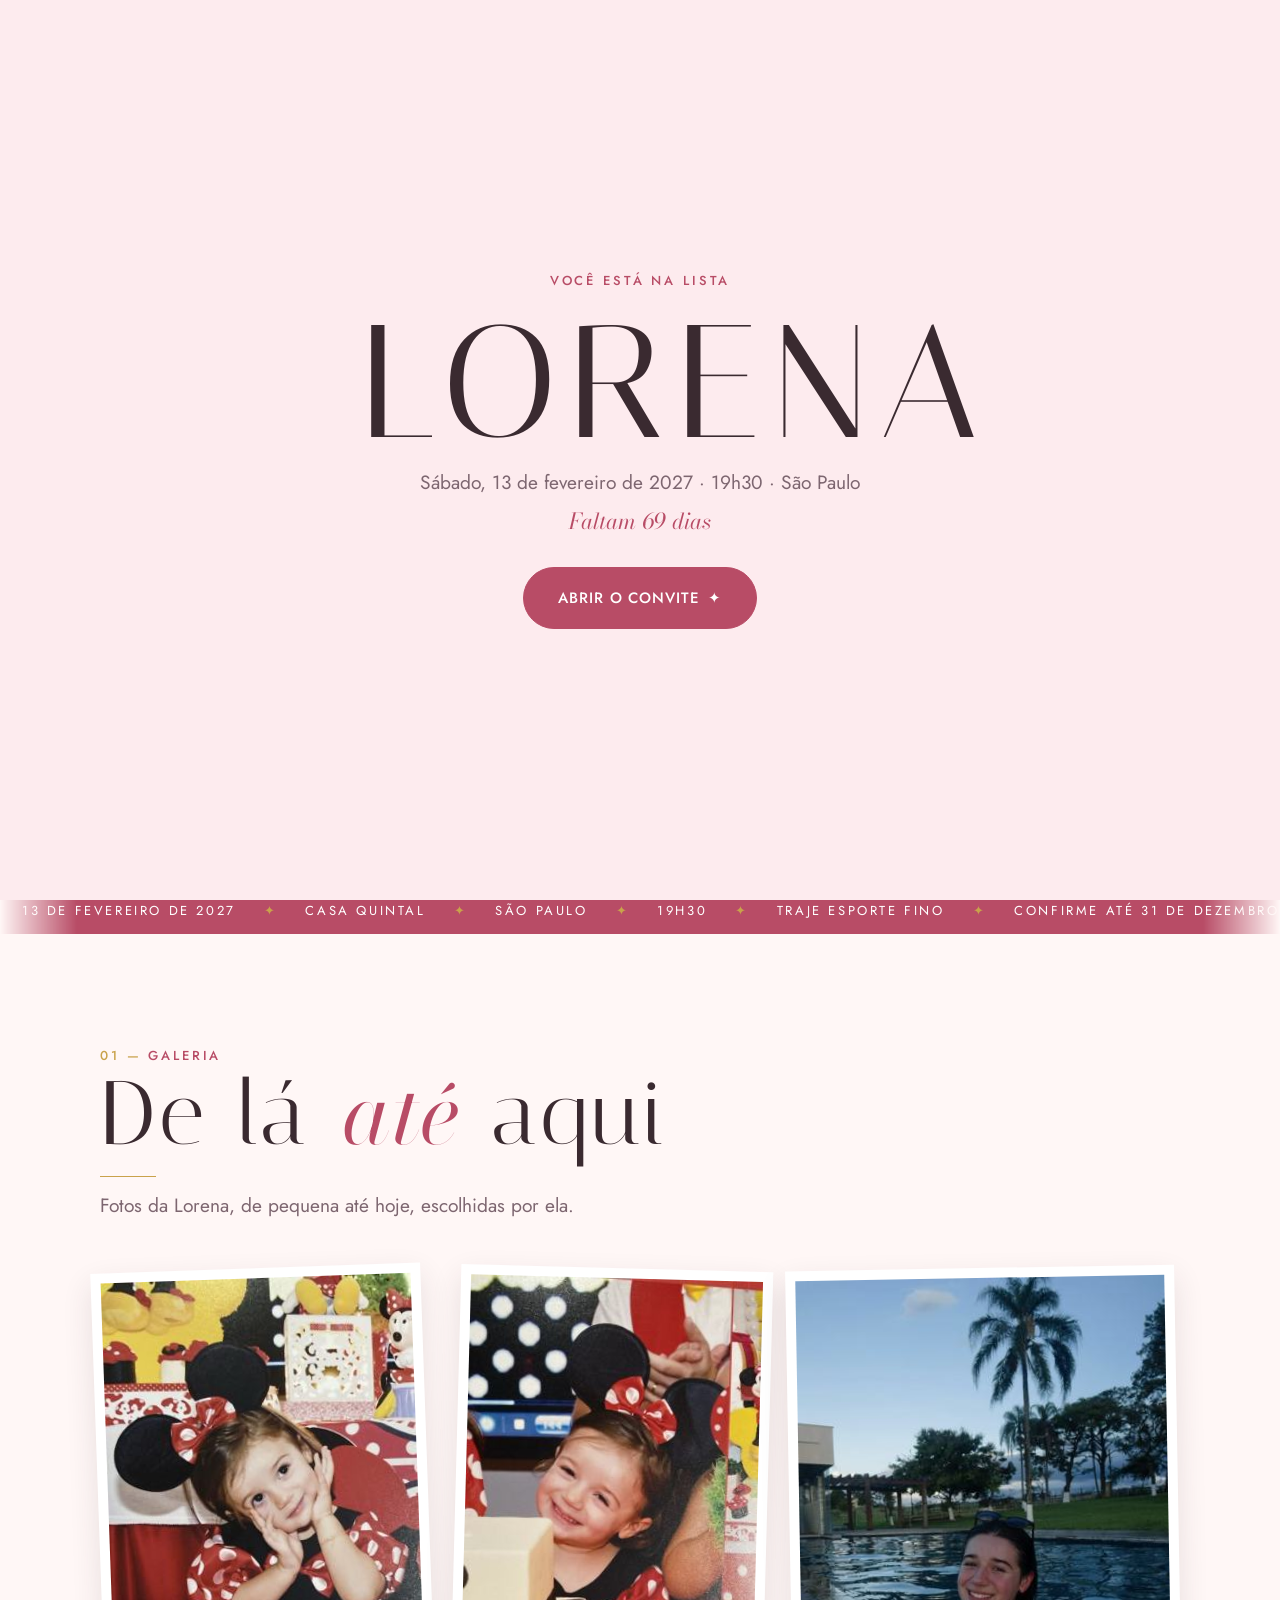
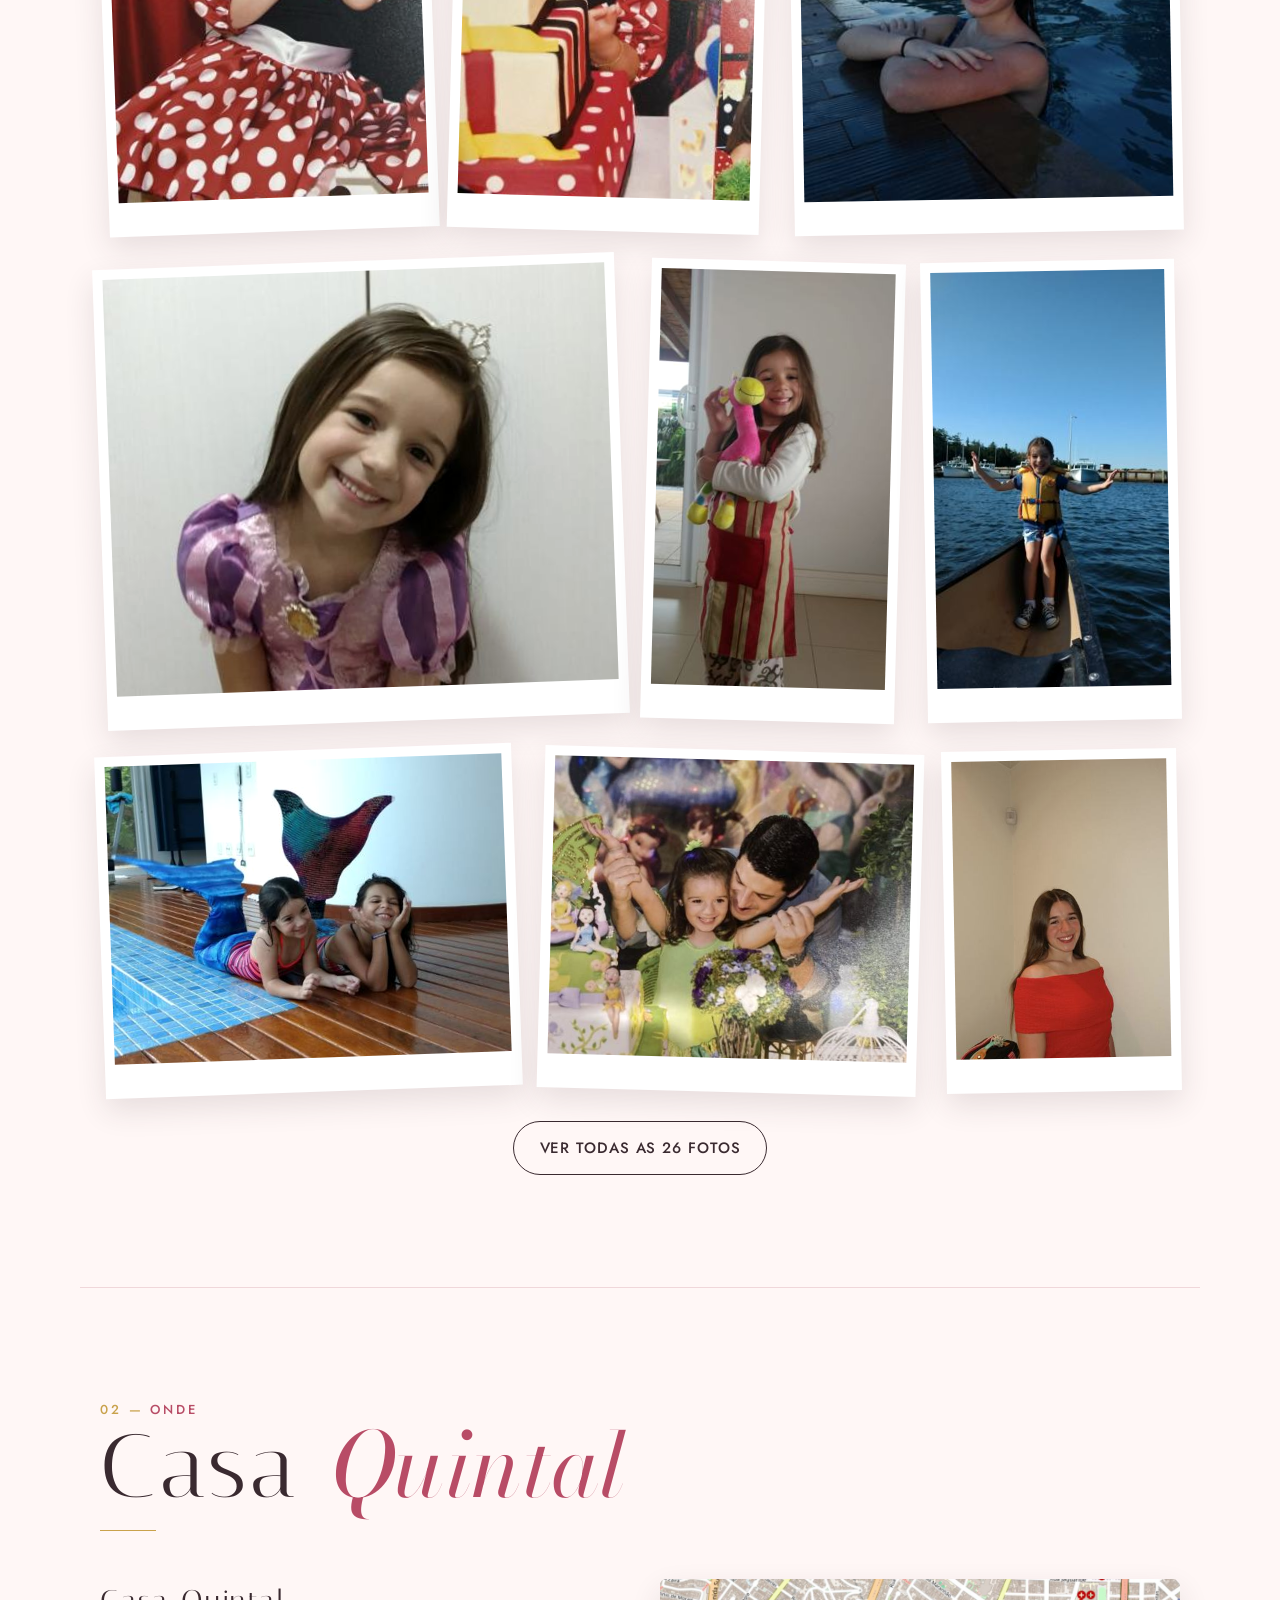
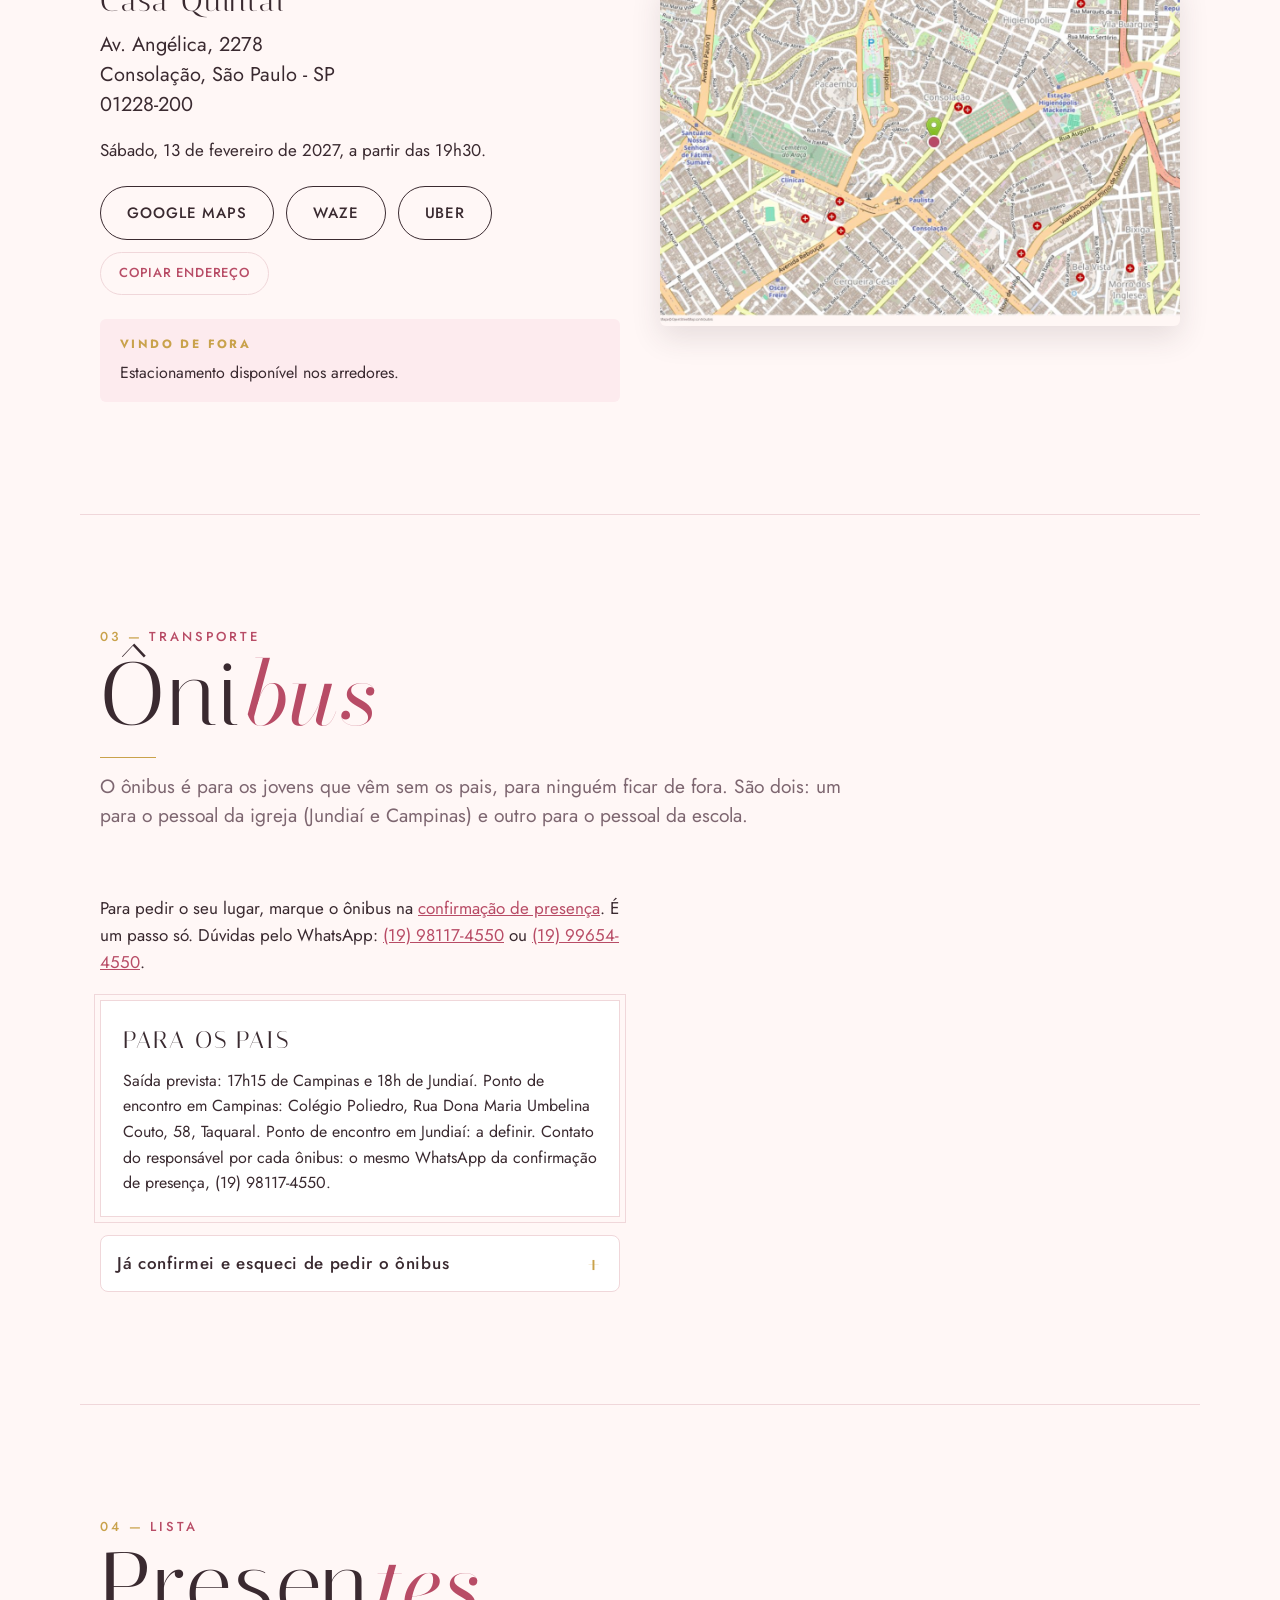
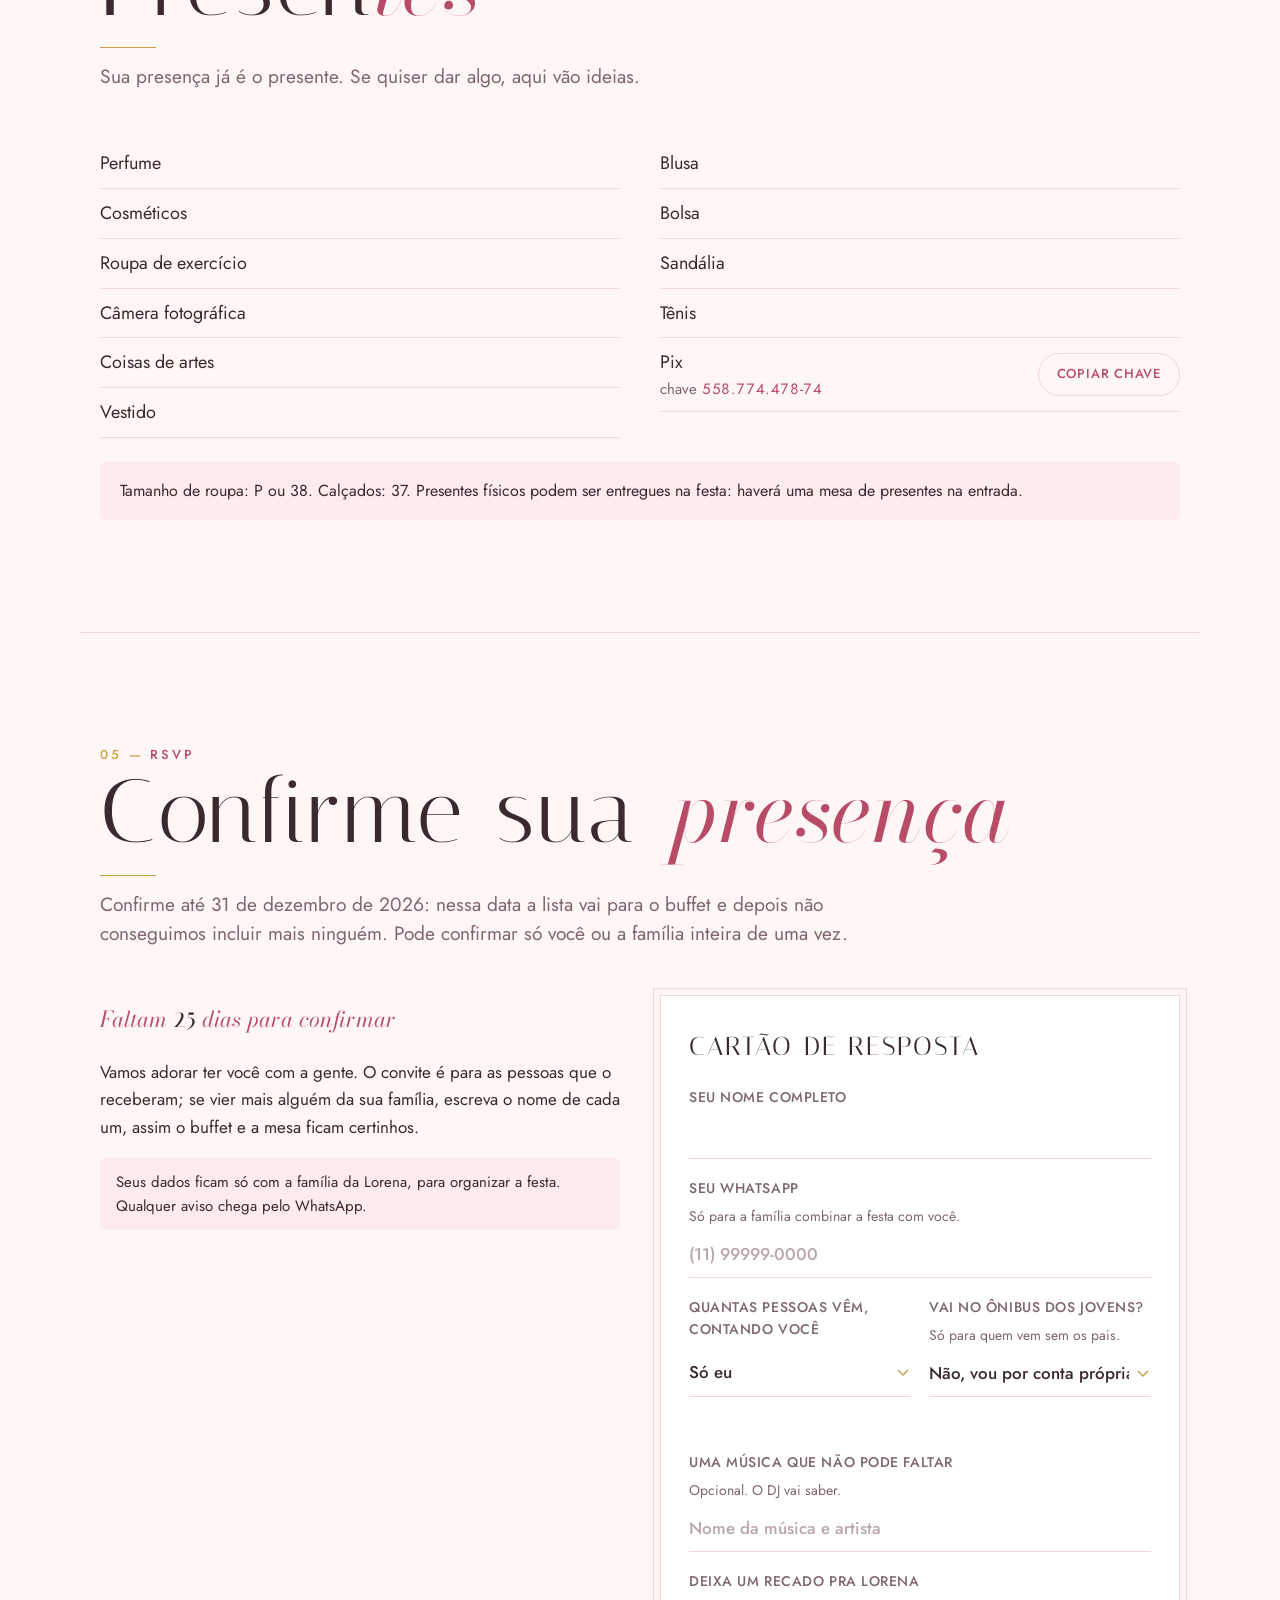
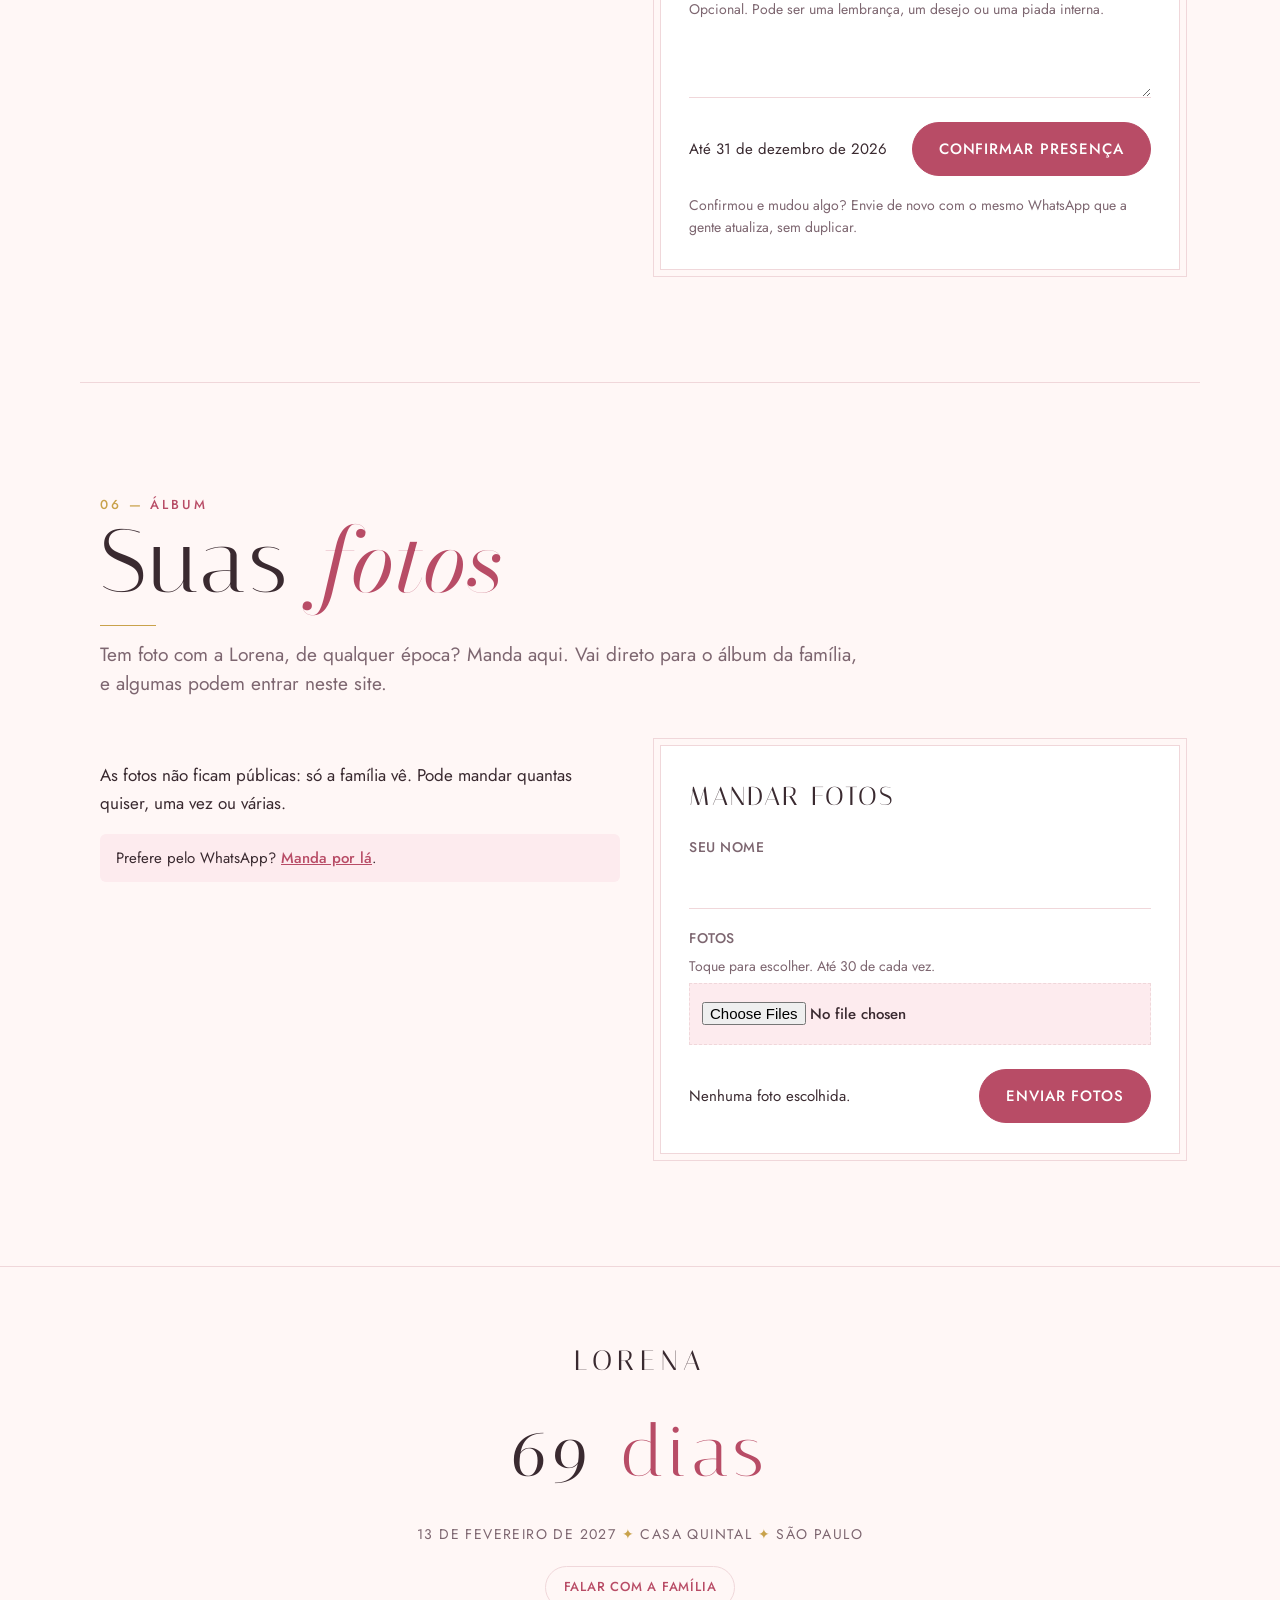
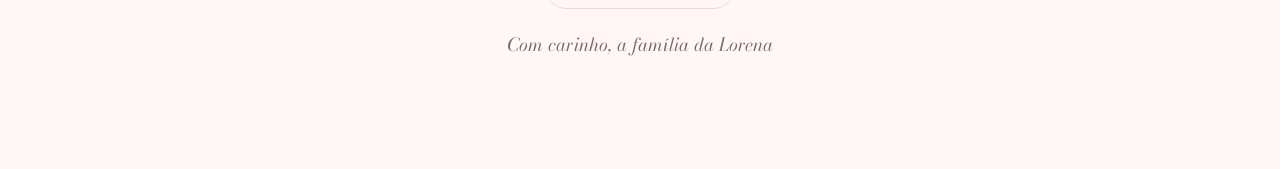
==== commit 1b2fc7b7: "Parking line as the family wrote it; Pix as a gift-list item; cleaner cover on phones Co-Authored-By" ====
--- a/index.html
+++ b/index.html
@@ -22,8 +22,8 @@
 <link rel="preconnect" href="https://fonts.googleapis.com">
 <link rel="preconnect" href="https://fonts.gstatic.com" crossorigin>
 <link rel="stylesheet" href="https://fonts.googleapis.com/css2?family=Italiana&family=Bodoni+Moda:ital,opsz,wght@1,6..96,400&family=Jost:wght@400;500&display=swap">
-<link rel="stylesheet" href="assets/site.css?v=20261113a">
-<script src="index-config.js?v=20261113a"></script>
+<link rel="stylesheet" href="assets/site.css?v=20261113b">
+<script src="index-config.js?v=20261113b"></script>
 </head>
 <body class="sem-fontes">
 
@@ -192,9 +192,9 @@
     <li>Bolsa</li>
     <li>Sandália</li>
     <li>Tênis</li>
+    <li class="pix-li" id="pix-chave" hidden><span>Pix <small>chave <code id="pix-valor"></code></small></span><button class="btn leve" type="button" id="pix-copiar">Copiar chave</button></li>
   </ul>
   <div class="nota">Tamanho de roupa: P ou 38. Calçados: 37. Presentes físicos podem ser entregues na festa: haverá uma mesa de presentes na entrada.<span id="pix-nota" hidden> Se preferir presentear com Pix, peça a chave pelo WhatsApp da família.</span></div>
-  <div class="pix" id="pix-chave" hidden><b>Pix</b><span>Chave: <code id="pix-valor"></code></span><button class="btn leve" type="button" id="pix-copiar">Copiar chave</button></div>
 </section>
 
 <section class="wrap bloco" id="confirmar">
@@ -325,6 +325,6 @@
   <a class="btn leve" href="#local">Como chegar</a>
 </div>
 
-<script src="assets/site.js?v=20261113a"></script>
+<script src="assets/site.js?v=20261113b"></script>
 </body>
 </html>
--- a/assets/site.css
+++ b/assets/site.css
@@ -67,7 +67,6 @@
 
 /* capa */
 .capa{position:relative;isolation:isolate;display:grid;grid-template-columns:1.1fr .9fr;gap:32px;align-items:center;padding-block:56px 32px}
-.capa::before{content:"15";position:absolute;right:-.04em;top:-.12em;z-index:-1;font-family:var(--display);font-size:clamp(220px,34vw,520px);line-height:1;color:transparent;-webkit-text-stroke:1px var(--line);pointer-events:none}
 .capa .txt .eyebrow{margin-bottom:18px}
 .capa .txt .eyebrow span{white-space:nowrap}
 .capa h1{font-size:clamp(76px,13vw,190px);letter-spacing:.06em;text-transform:uppercase}
@@ -162,9 +161,9 @@
 .lista li{break-inside:avoid;padding:10px 0;border-bottom:1px solid var(--line)}
 .nota{background:var(--blush);border-radius:6px;padding:16px 20px;margin-top:24px;font-size:16px}
 
-.pix{display:flex;flex-wrap:wrap;align-items:center;gap:10px 18px;background:var(--paper);border:1px solid var(--line);outline:1px solid var(--line);outline-offset:5px;padding:16px 20px;margin-top:22px;font-size:17px}
-.pix b{font-family:var(--display);font-weight:400;font-size:24px;letter-spacing:.1em;text-transform:uppercase}
-.pix code{font-family:var(--body);font-size:19px;letter-spacing:.04em;color:var(--rose-deep);font-variant-numeric:tabular-nums}
+.lista li.pix-li{display:flex;flex-wrap:wrap;align-items:center;justify-content:space-between;gap:8px 16px}
+.lista li.pix-li small{display:block;font-size:15px;color:var(--muted)}
+.lista li.pix-li code{font-family:var(--body);color:var(--rose-deep);font-variant-numeric:tabular-nums;letter-spacing:.04em}
 
 /* formulários: cartão de resposta */
 form.f{background:var(--paper);border:1px solid var(--line);outline:1px solid var(--line);outline-offset:6px;padding:30px 28px;display:grid;gap:18px;position:relative}
@@ -234,11 +233,11 @@
 
 @media (max-width:820px){
   .capa{grid-template-columns:1fr;padding-block:28px 20px;gap:0}
+  .capa .txt .eyebrow{font-size:12px;line-height:1.7}
   .capa .foto-col{order:-1}
   .pilha{max-width:280px;margin:0 auto}
-  .capa .txt{margin-top:-44px;position:relative;z-index:2}
+  .capa .txt{margin-top:28px;position:relative;z-index:2;text-align:left}
   .capa .txt .eyebrow{white-space:normal}
-  .capa::before{font-size:200px;right:0;top:auto;bottom:40%}
   .duas{grid-template-columns:1fr;gap:28px}
   .galeria{gap:22px 16px}
   .galeria figure{padding:8px 8px 26px}
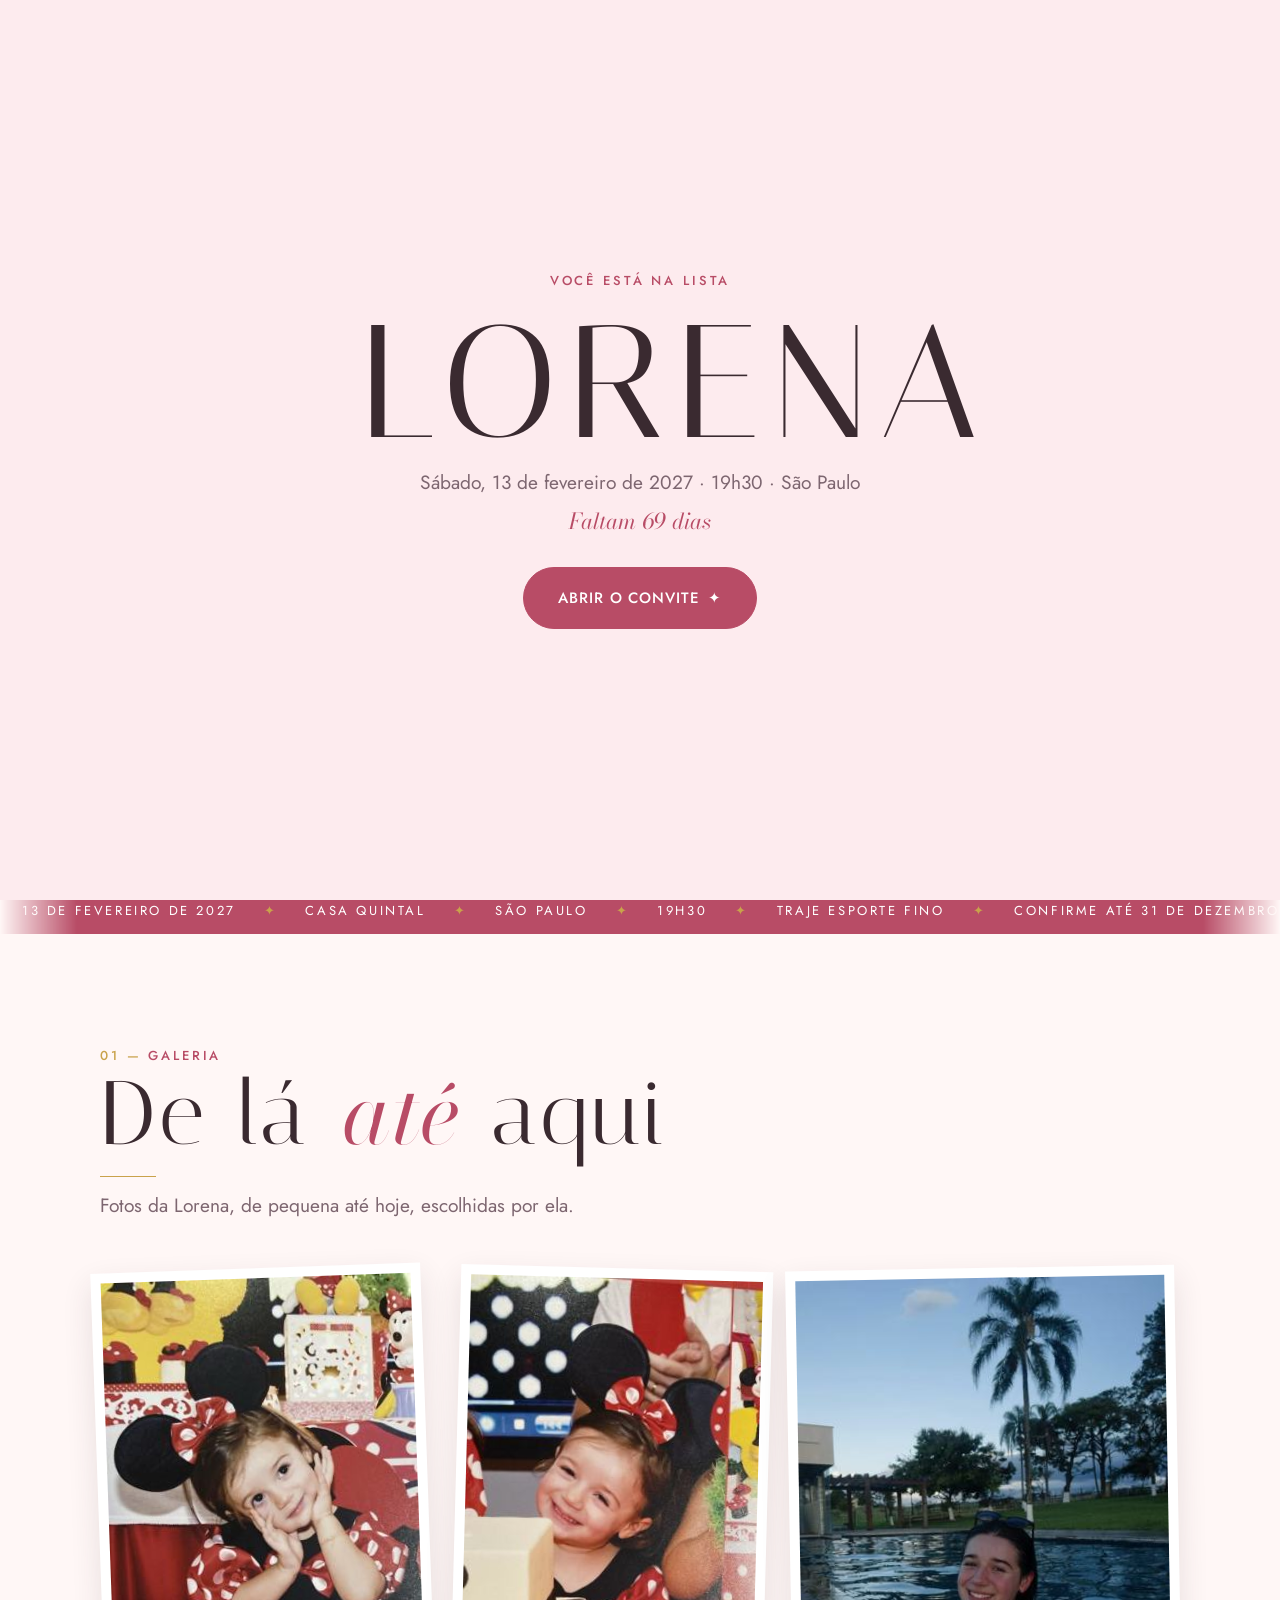
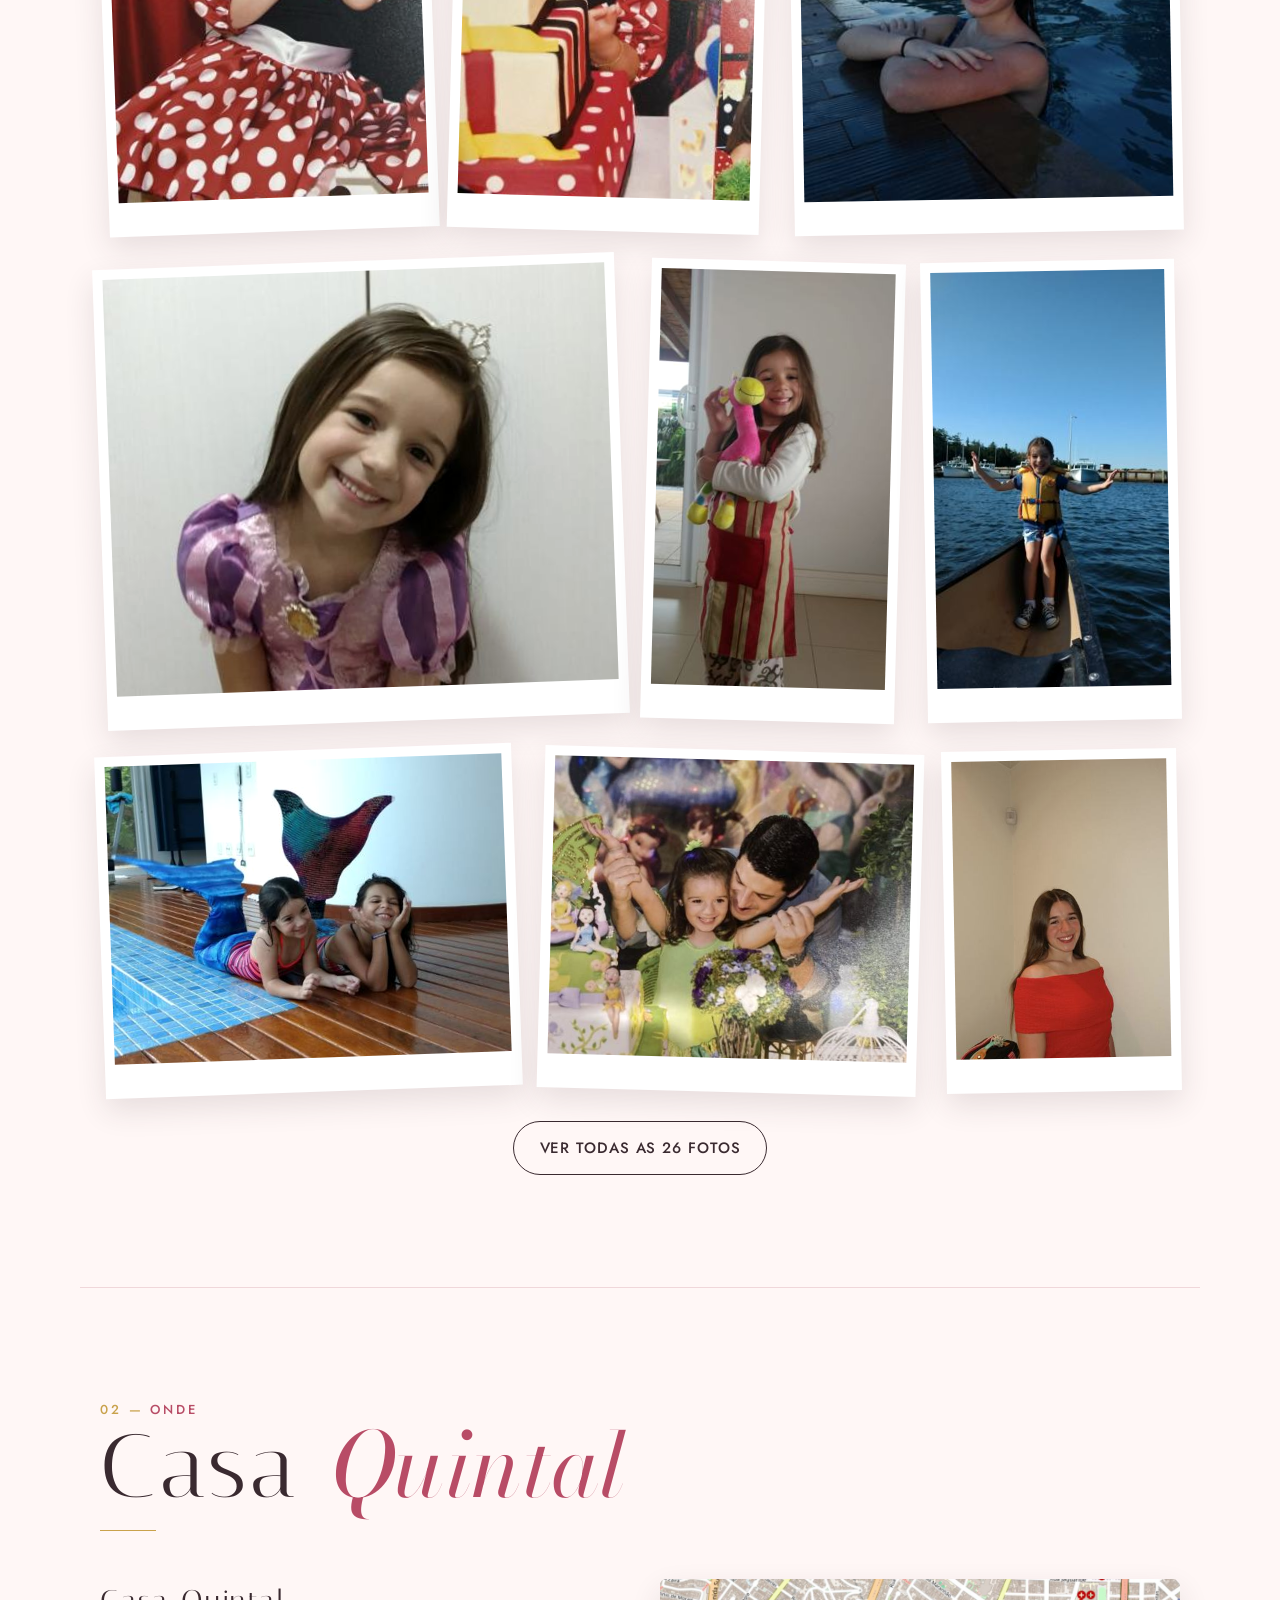
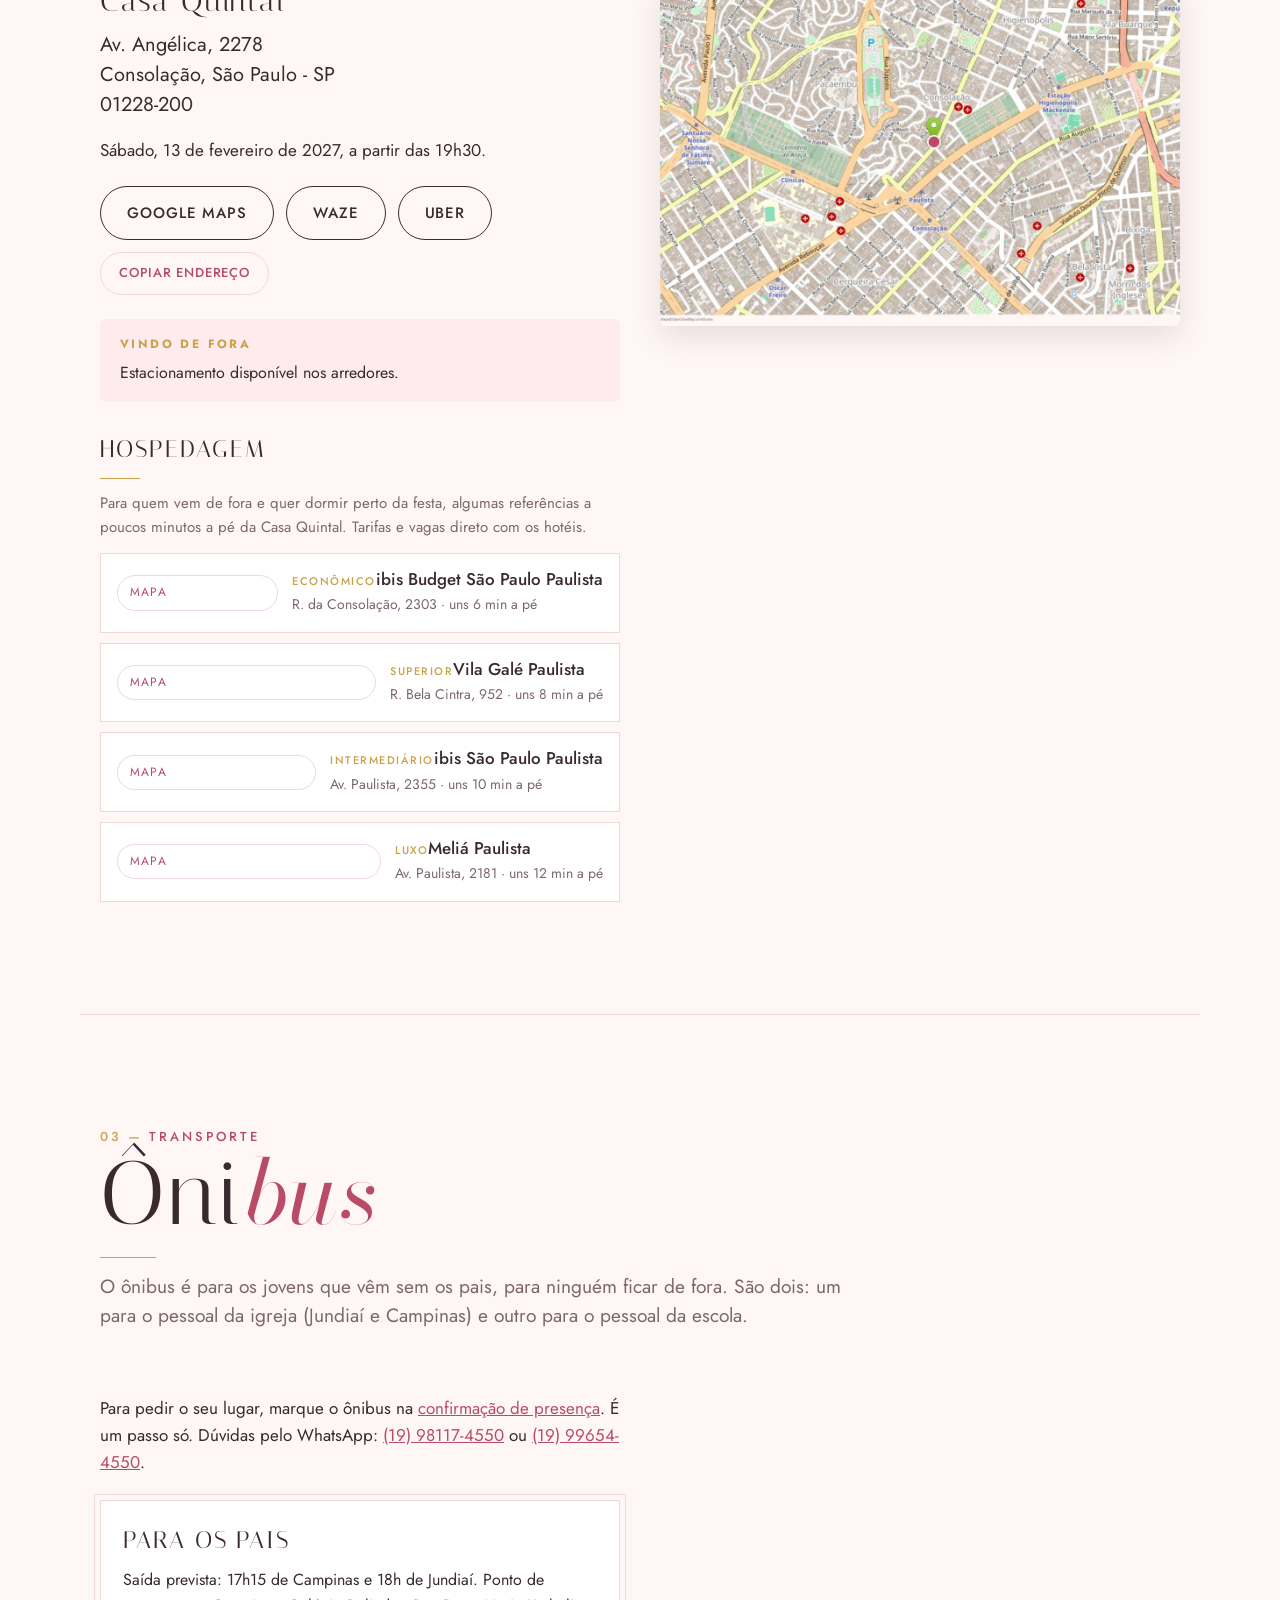
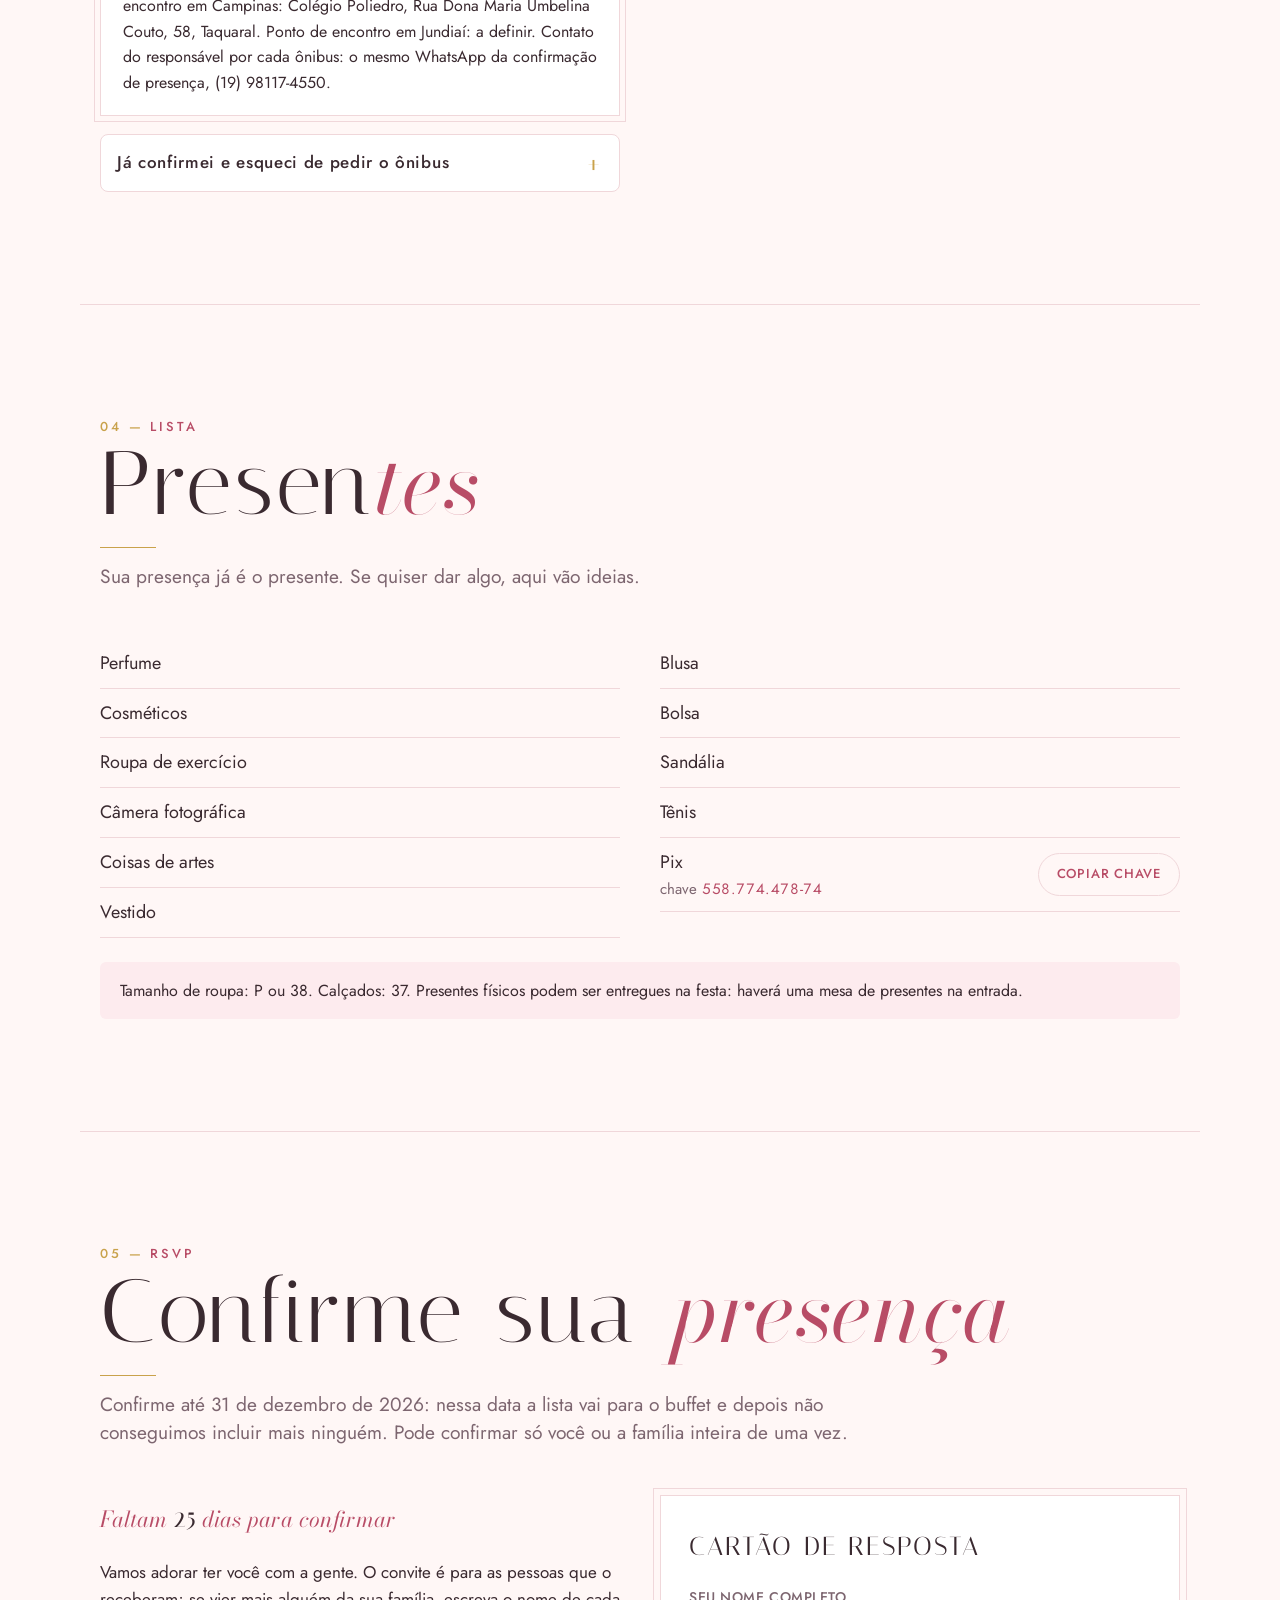
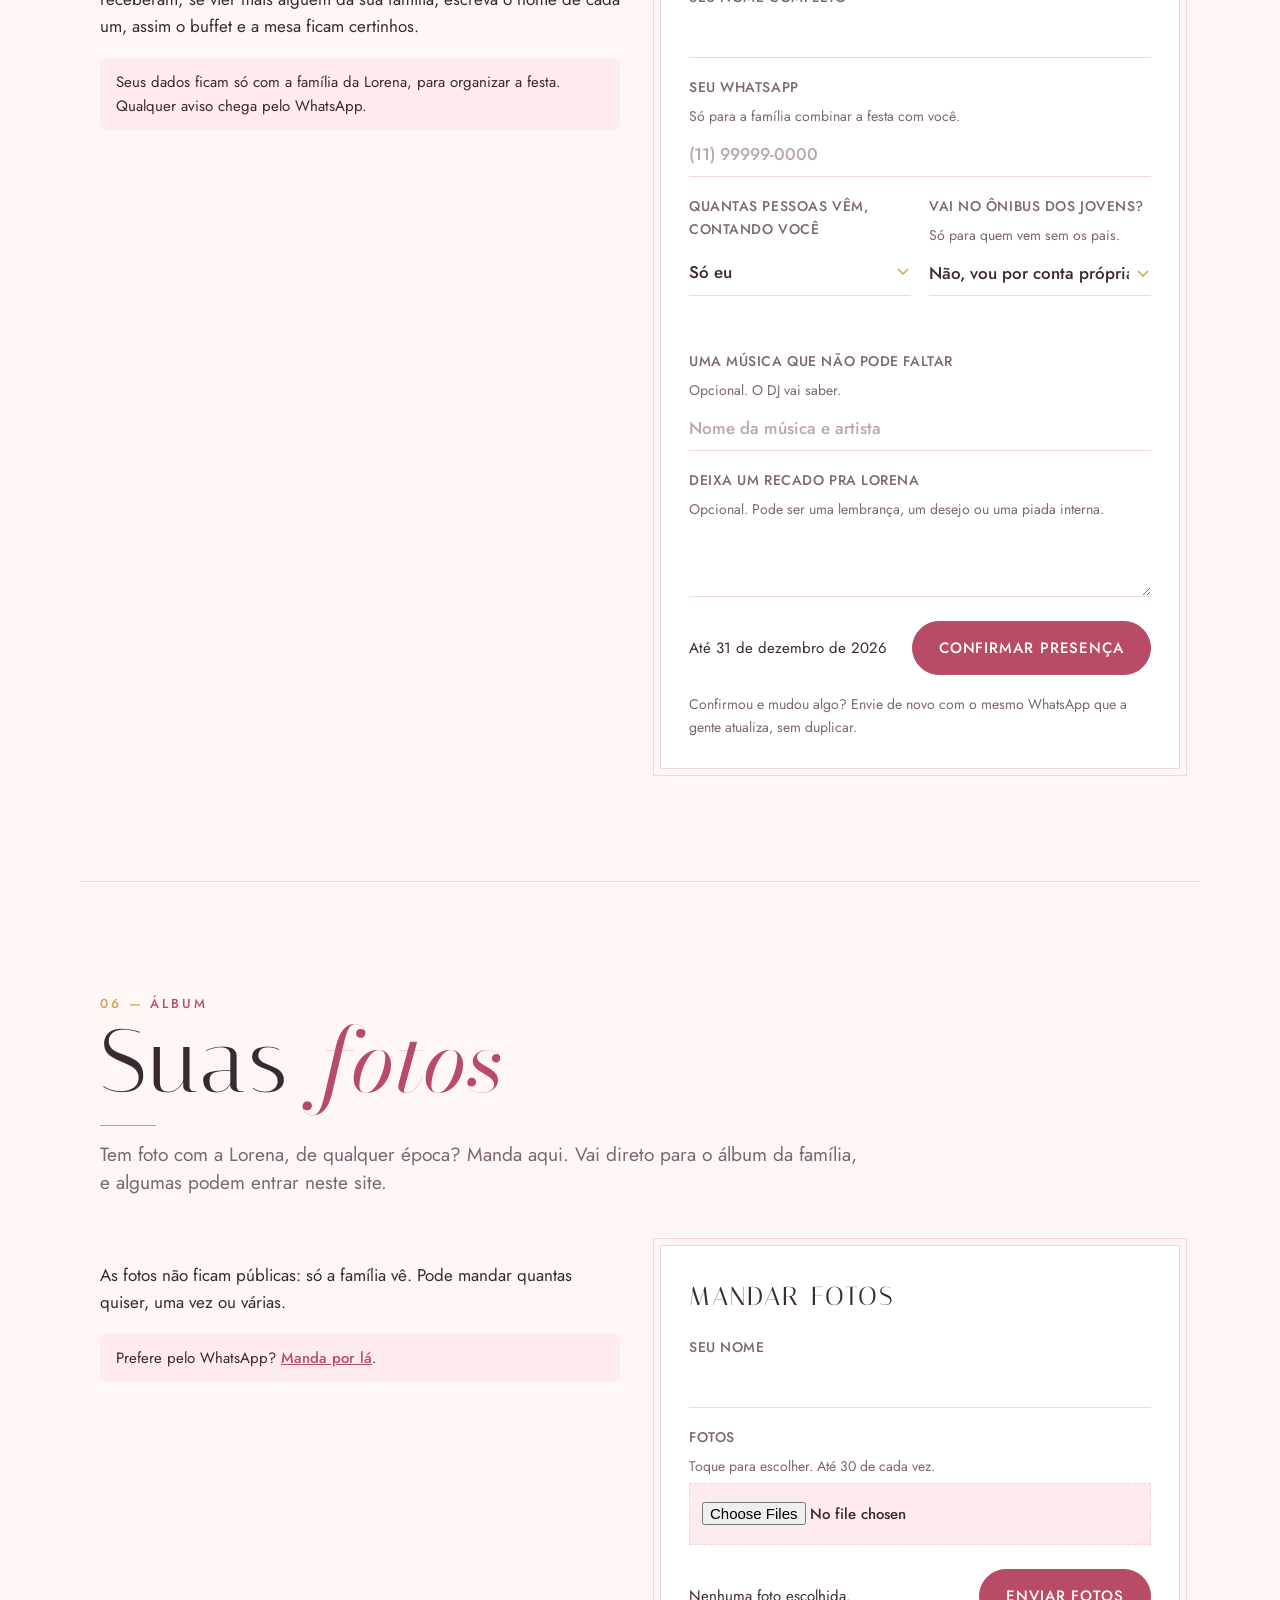
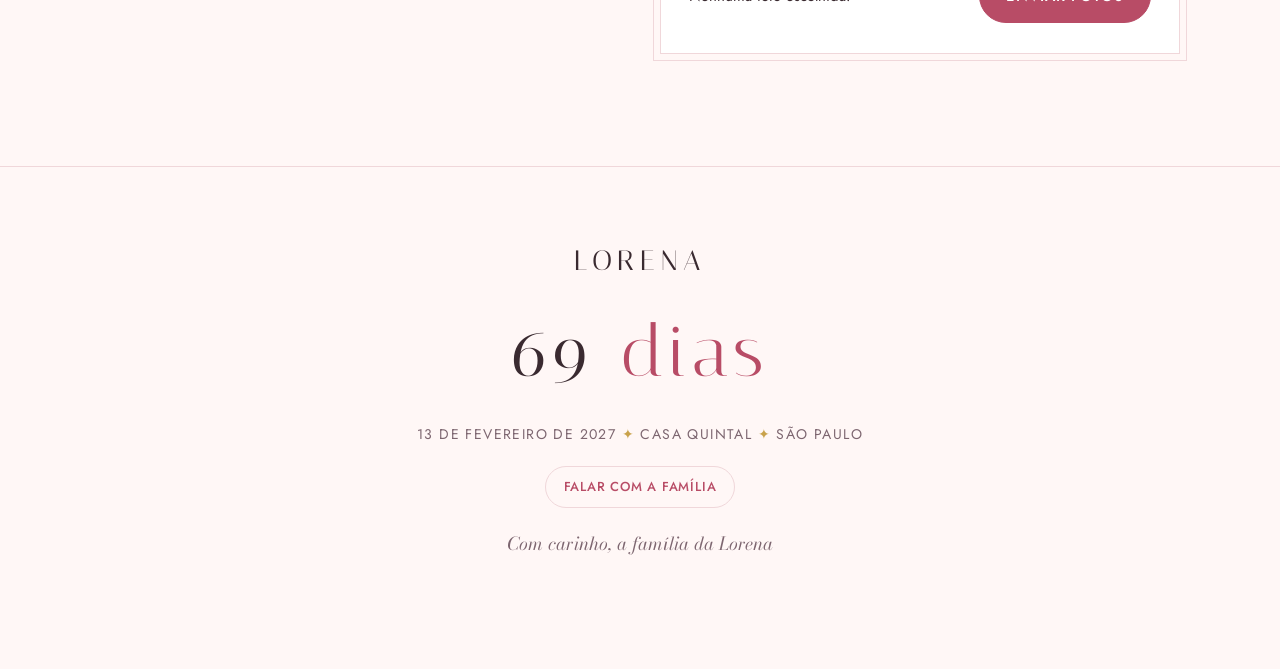
==== commit 4bb7063b: "Lodging suggestions near the venue, from the family Co-Authored-By: Claude Fable 5.1 <noreply@anthro" ====
--- a/index.html
+++ b/index.html
@@ -22,8 +22,8 @@
 <link rel="preconnect" href="https://fonts.googleapis.com">
 <link rel="preconnect" href="https://fonts.gstatic.com" crossorigin>
 <link rel="stylesheet" href="https://fonts.googleapis.com/css2?family=Italiana&family=Bodoni+Moda:ital,opsz,wght@1,6..96,400&family=Jost:wght@400;500&display=swap">
-<link rel="stylesheet" href="assets/site.css?v=20261113b">
-<script src="index-config.js?v=20261113b"></script>
+<link rel="stylesheet" href="assets/site.css?v=20261115a">
+<script src="index-config.js?v=20261115a"></script>
 </head>
 <body class="sem-fontes">
 
@@ -59,6 +59,7 @@
     <div class="eyebrow"><span>Sábado · 13 de fevereiro de 2027</span> <span>· 19h30</span></div>
     <h1 tabindex="-1">Lorena</h1>
     <div class="sub">Quinze <span class="it">anos</span></div>
+    <p class="data-cel">Sábado, 13 de fevereiro, às 19h30</p>
     <p class="quando"><b>Você está convidado</b> para a festa de 15 anos da Lorena, na Casa Quintal, em São Paulo.</p>
     <div class="acoes">
       <a class="btn solid" href="#confirmar">Confirmar presença</a>
@@ -124,6 +125,11 @@
         <button class="btn leve" id="btn-copiar" type="button">Copiar endereço</button>
       </div>
       <div class="vindo" id="vindo" hidden><b>Vindo de fora</b><span id="vindo-txt"></span></div>
+      <div class="hospedagem" id="hospedagem" hidden>
+        <b>Hospedagem</b>
+        <p>Para quem vem de fora e quer dormir perto da festa, algumas referências a poucos minutos a pé da Casa Quintal. Tarifas e vagas direto com os hotéis.</p>
+        <ul id="hospedagem-lista"></ul>
+      </div>
     </div>
     <a class="mapa" id="mapa-link" href="#" target="_blank" rel="noopener" aria-label="Abrir o mapa da Casa Quintal no Google Maps">
       <img src="assets/mapa.jpg" alt="Mapa com a Casa Quintal marcada na Av. Angélica, Consolação" width="1200" height="800" loading="lazy">
@@ -218,7 +224,7 @@
         <div class="linha">
           <label>Quantas pessoas vêm, contando você
             <select name="pessoas" id="r-pessoas" required>
-              <option value="1">Só eu</option><option value="2">2 pessoas</option><option value="3">3 pessoas</option><option value="4">4 pessoas</option><option value="5">5 pessoas</option><option value="6">6 pessoas</option>
+              <option value="1">Só eu</option><option value="2">2 pessoas</option><option value="3">3 pessoas</option><option value="4">4 pessoas</option><option value="5">5 pessoas</option><option value="6">6 pessoas</option><option value="7">7 pessoas</option><option value="8">8 pessoas</option><option value="9">9 pessoas</option><option value="10">10 pessoas</option>
             </select>
           </label>
           <label>Vai no ônibus dos jovens?<small>Só para quem vem sem os pais.</small>
@@ -231,12 +237,14 @@
           </label>
         </div>
         <div class="desdobra" id="r-acomp-wrap"><div>
-          <label id="r-acomp-label">Quem vem com você? <span id="r-acomp-n"></span><small>Um nome por linha.</small><textarea name="acompanhantes" id="r-acomp"></textarea></label>
+          <div class="rotulo">Quem vem com você?<small>O nome de cada pessoa, para a lista do buffet.</small></div>
+          <div class="pessoas-lista" id="r-pessoas-lista"></div>
+          <div><button type="button" class="btn leve" id="r-mais">+ Adicionar pessoa</button></div>
         </div></div>
         <div class="desdobra" id="r-bus-extra"><div>
           <p class="aviso" style="margin:0">Ônibus só para jovens que vão sem os pais. Com isto o lugar já fica pedido.</p>
           <label>Contato dos responsáveis (WhatsApp)<input type="tel" name="contatoResp" id="r-resp" inputmode="tel" placeholder="(19) 9xxxx-xxxx"></label>
-          <label id="r-quem-label" hidden>Quem vai no ônibus?<small>Um nome por linha.</small><textarea name="quemOnibus" id="r-quem"></textarea></label>
+          <div id="r-quem-label" hidden><div class="rotulo">Quem vai no ônibus?<small>Desmarque quem vai por conta própria.</small></div><div class="quem-lista" id="r-quem"></div></div>
         </div></div>
         <label id="r-musica-label" hidden>Uma música que não pode faltar<small>Opcional. O DJ vai saber.</small><input type="text" name="musica" id="r-musica" placeholder="Nome da música e artista"></label>
         <label id="r-recado-label" hidden>Deixa um recado pra Lorena<small>Opcional. Pode ser uma lembrança, um desejo ou uma piada interna.</small><textarea name="recado" id="r-recado"></textarea></label>
@@ -325,6 +333,6 @@
   <a class="btn leve" href="#local">Como chegar</a>
 </div>
 
-<script src="assets/site.js?v=20261113b"></script>
+<script src="assets/site.js?v=20261115a"></script>
 </body>
 </html>
--- a/assets/site.css
+++ b/assets/site.css
@@ -72,6 +72,7 @@
 .capa h1{font-size:clamp(76px,13vw,190px);letter-spacing:.06em;text-transform:uppercase}
 .capa .sub{font-family:var(--display);font-size:clamp(24px,3.4vw,40px);letter-spacing:.3em;text-transform:uppercase;color:var(--rose-deep);margin:4px 0 22px}
 .capa .sub .it{letter-spacing:0;font-size:1.1em}
+.capa .data-cel{display:none;font-family:var(--italic);font-style:italic;font-size:20px;white-space:nowrap;color:var(--rose-deep);margin:-6px 0 18px;line-height:1.3}
 .capa .quando{font-size:var(--lead);margin:0 0 26px;max-width:28em;line-height:1.5}
 .capa .quando b{font-family:var(--italic);font-style:italic;font-weight:400;font-size:1.15em}
 .capa .acoes{display:flex;flex-wrap:wrap;gap:12px}
@@ -146,6 +147,18 @@
 .vindo{background:var(--blush);border-radius:6px;padding:16px 20px;margin-top:24px;font-size:16px}
 .vindo b{display:block;font-size:12px;letter-spacing:.2em;text-transform:uppercase;color:var(--gold);margin-bottom:6px}
 
+.hospedagem{margin-top:28px}
+.hospedagem>b{display:block;font-family:var(--display);font-weight:400;font-size:24px;letter-spacing:.08em;text-transform:uppercase;margin-bottom:6px}
+.hospedagem>b::after{content:"";display:block;width:40px;height:1px;background:var(--gold);margin-top:10px}
+.hospedagem>p{margin:12px 0 14px;color:var(--muted);font-size:15px}
+.hospedagem ul{list-style:none;padding:0;margin:0;display:grid;gap:10px}
+.hospedagem li{display:grid;grid-template-columns:1fr auto;gap:4px 14px;align-items:center;background:var(--paper);border:1px solid var(--line);padding:12px 16px}
+.hospedagem li strong{font-weight:500}
+.hospedagem li small{display:block;color:var(--muted);font-size:14px}
+.hospedagem li .cat{font-size:11px;letter-spacing:.14em;text-transform:uppercase;color:var(--gold);font-weight:500}
+.hospedagem li a{grid-row:1/3;font-size:12px;letter-spacing:.1em;text-transform:uppercase;text-decoration:none;color:var(--rose-deep);border:1px solid var(--line);border-radius:999px;padding:7px 12px;white-space:nowrap}
+.hospedagem li a:hover{background:var(--blush)}
+
 /* dobra (esqueci o ônibus) */
 .dobra{margin-top:18px;border:1px solid var(--line);border-radius:8px;background:#fff}
 .dobra summary{cursor:pointer;padding:14px 16px;font-weight:500;letter-spacing:.04em;list-style:none;display:flex;justify-content:space-between;align-items:center;gap:12px}
@@ -179,6 +192,15 @@
 form.f .hp{position:absolute;left:-9999px;width:1px;height:1px;overflow:hidden}
 form.f .rodape{display:flex;flex-wrap:wrap;gap:12px;align-items:center;justify-content:space-between;margin-top:6px}
 form.f .prazo{font-size:15px;color:var(--ink)}
+form.f .rotulo{font-size:14px;letter-spacing:.04em;text-transform:uppercase;color:var(--muted);font-weight:500;display:grid;gap:4px}
+form.f .rotulo small{text-transform:none;letter-spacing:0;font-size:14px;font-weight:400}
+form.f .pessoas-lista{display:grid;gap:14px}
+form.f .pessoas-lista label{position:relative;padding-right:40px}
+form.f .pessoas-lista .rm{position:absolute;right:0;bottom:4px;width:30px;height:30px;border-radius:50%;border:1px solid var(--line);background:var(--paper);color:var(--rose-deep);font:inherit;font-size:18px;line-height:1;cursor:pointer}
+form.f .pessoas-lista .rm:hover{background:var(--blush)}
+form.f .quem-lista{display:grid;gap:6px}
+form.f .quem-lista label{display:flex;gap:10px;align-items:center;text-transform:none;letter-spacing:0;font-size:16px;color:var(--ink);font-weight:400}
+form.f .quem-lista input{width:18px;height:18px;accent-color:var(--rose-deep);border:0;padding:0}
 form.f .desdobra{display:grid;grid-template-rows:0fr;transition:grid-template-rows .35s ease}
 form.f .desdobra>div{overflow:hidden;display:grid;gap:18px}
 form.f .desdobra.aberto{grid-template-rows:1fr}
@@ -233,7 +255,9 @@
 
 @media (max-width:820px){
   .capa{grid-template-columns:1fr;padding-block:28px 20px;gap:0}
-  .capa .txt .eyebrow{font-size:12px;line-height:1.7}
+  .capa .txt .eyebrow{display:none}
+  .capa .data-cel{display:block}
+  .capa .sub{margin-bottom:14px}
   .capa .foto-col{order:-1}
   .pilha{max-width:280px;margin:0 auto}
   .capa .txt{margin-top:28px;position:relative;z-index:2;text-align:left}
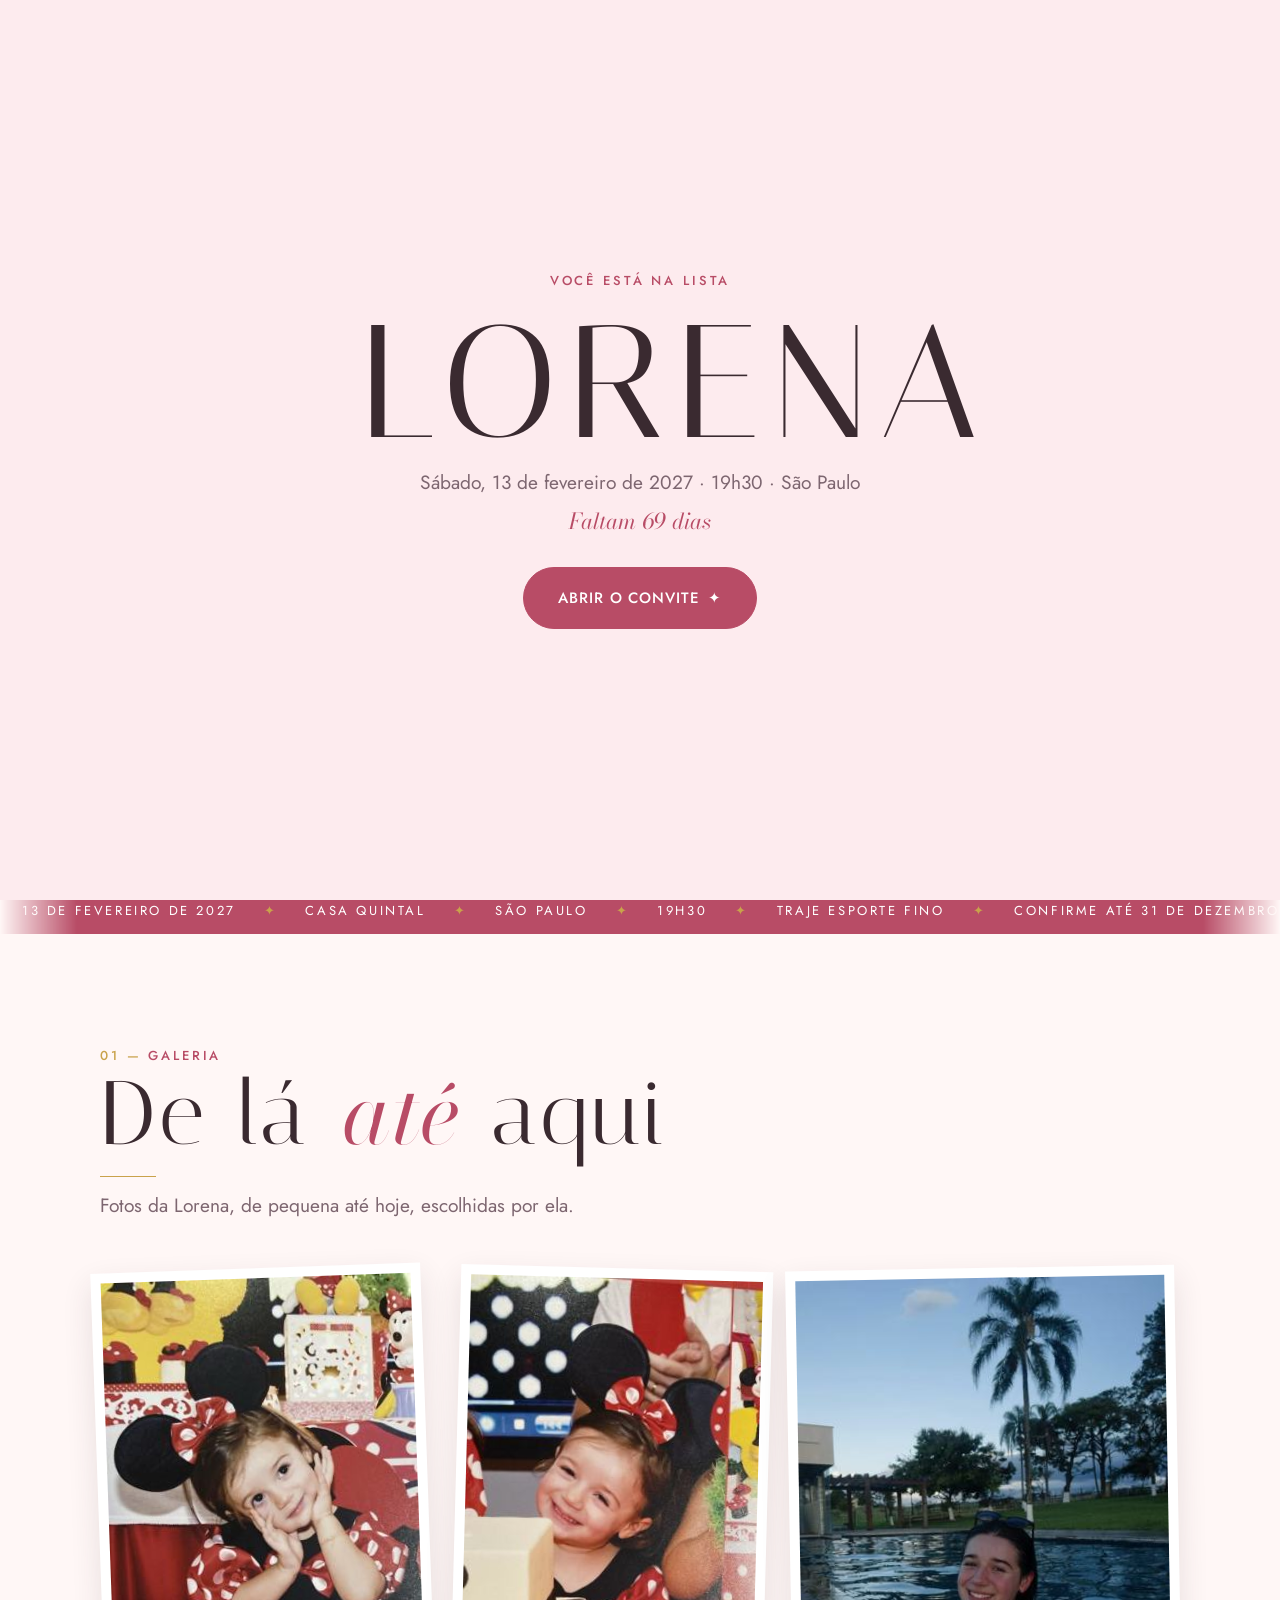
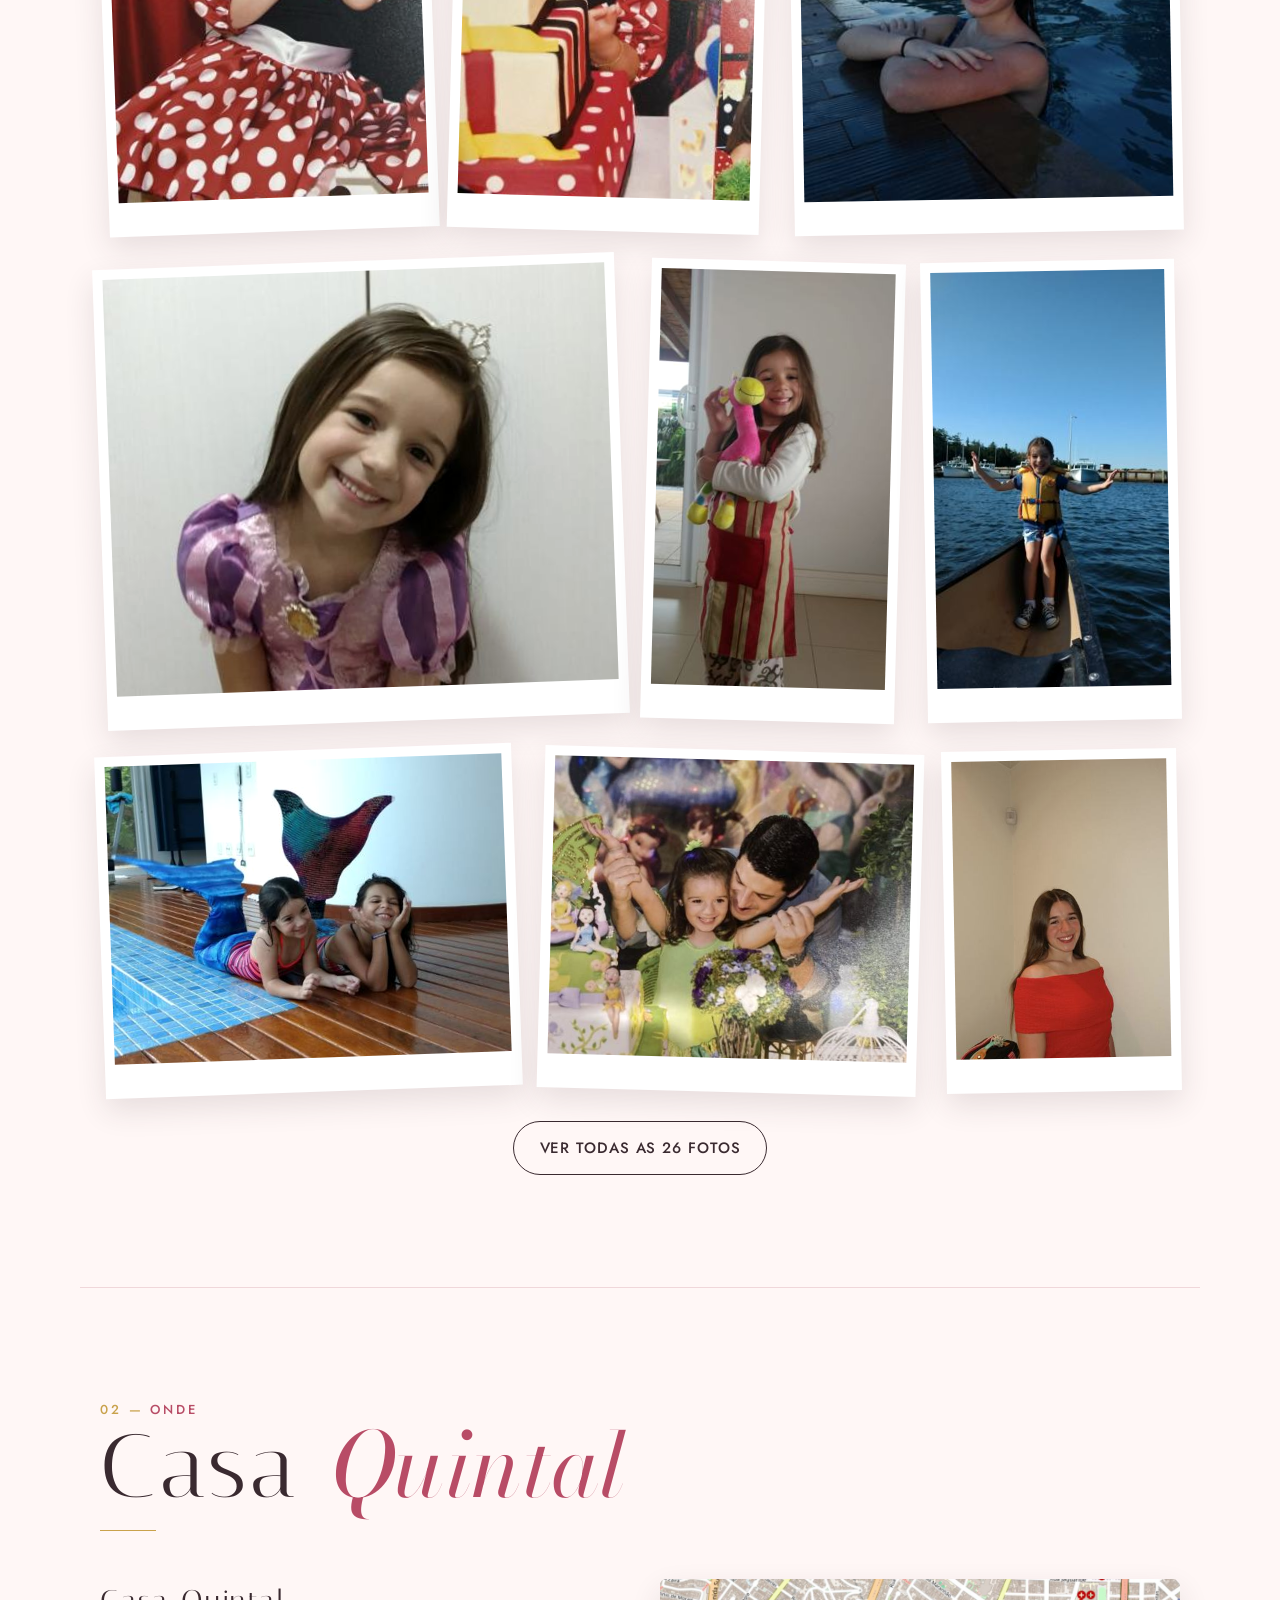
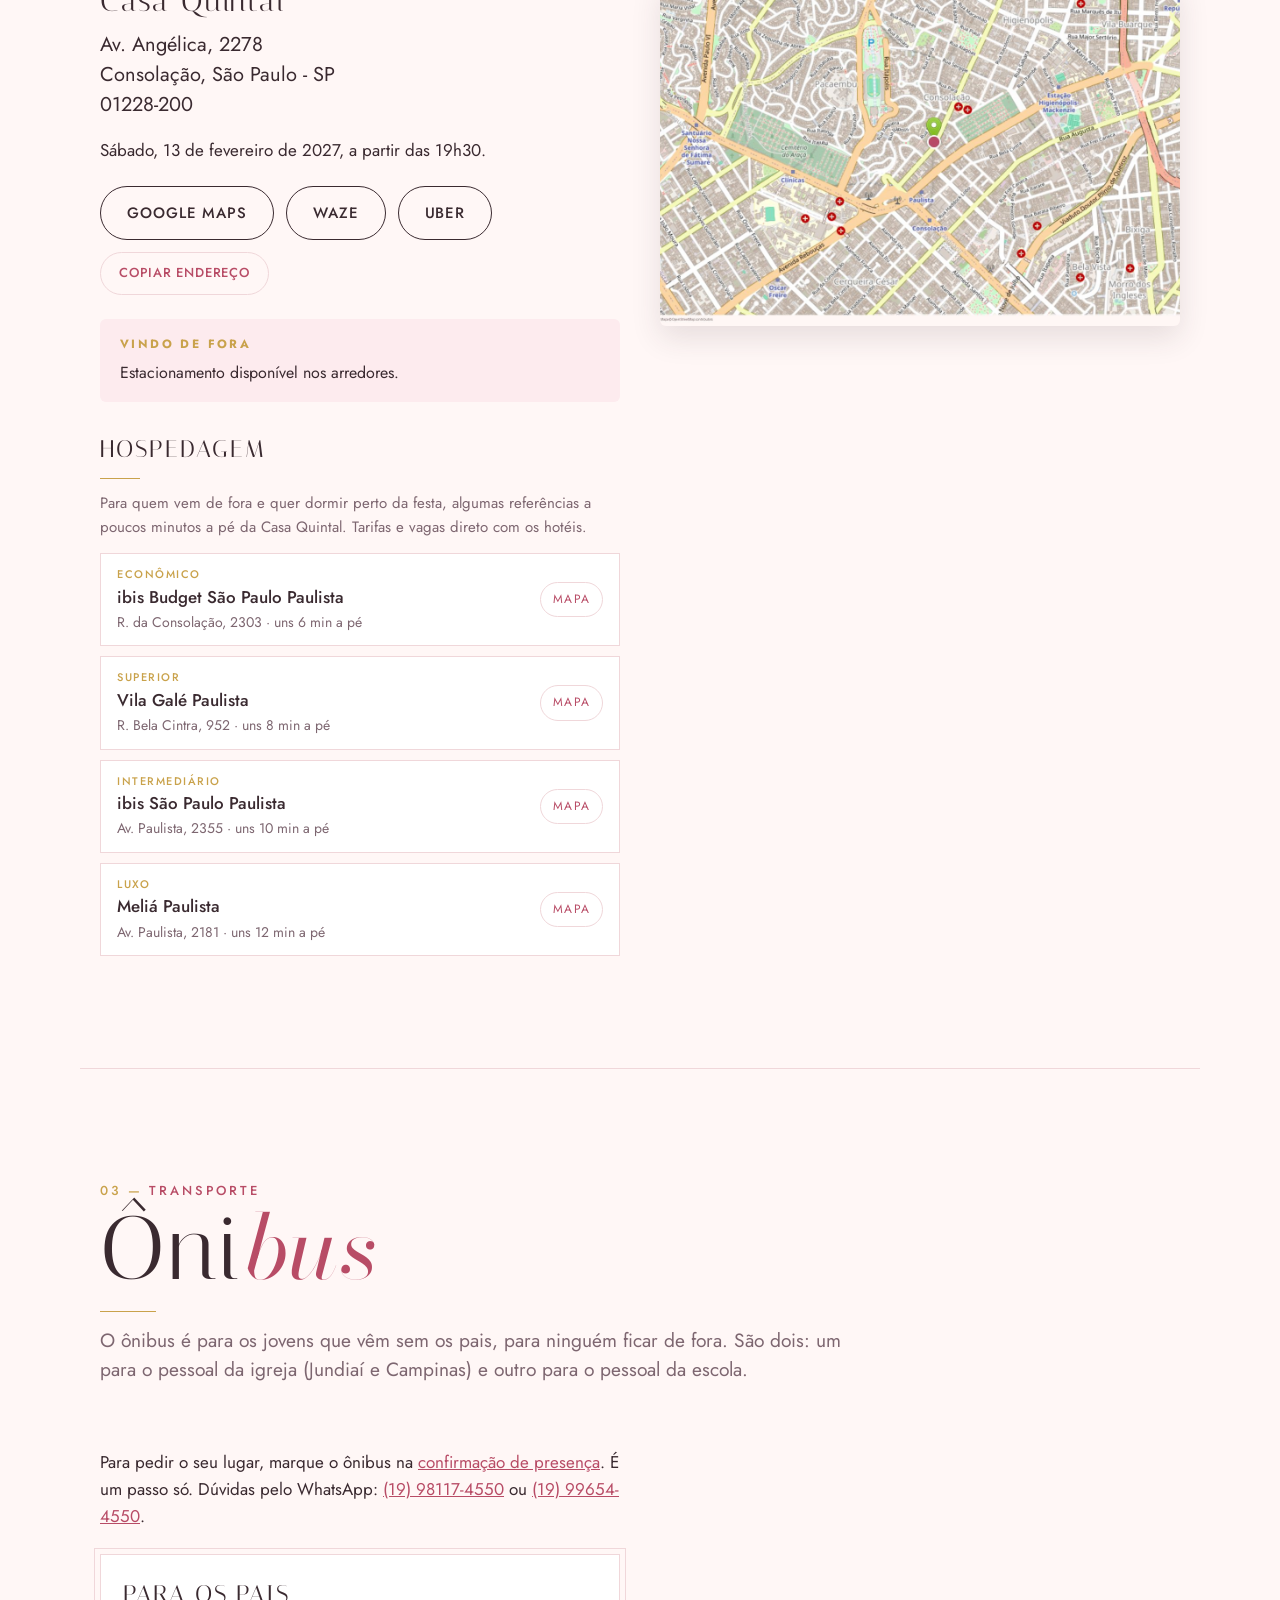
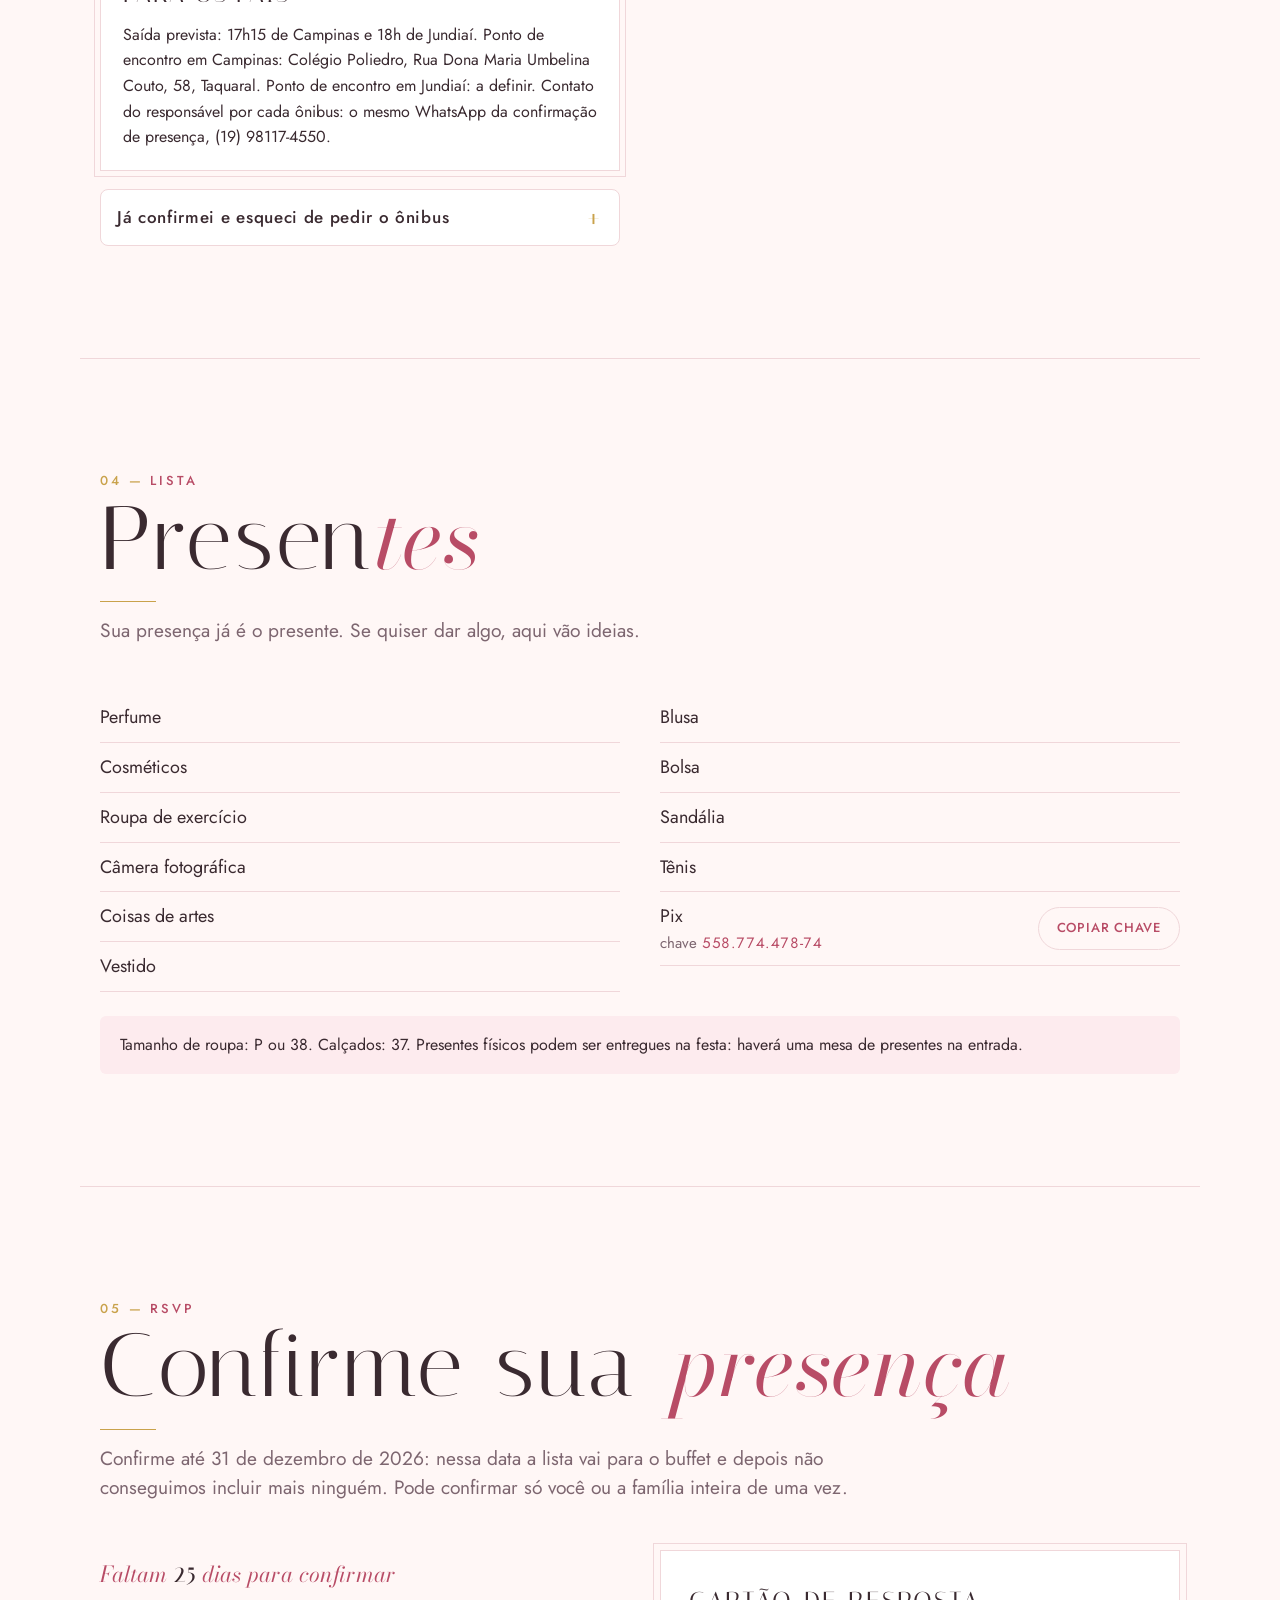
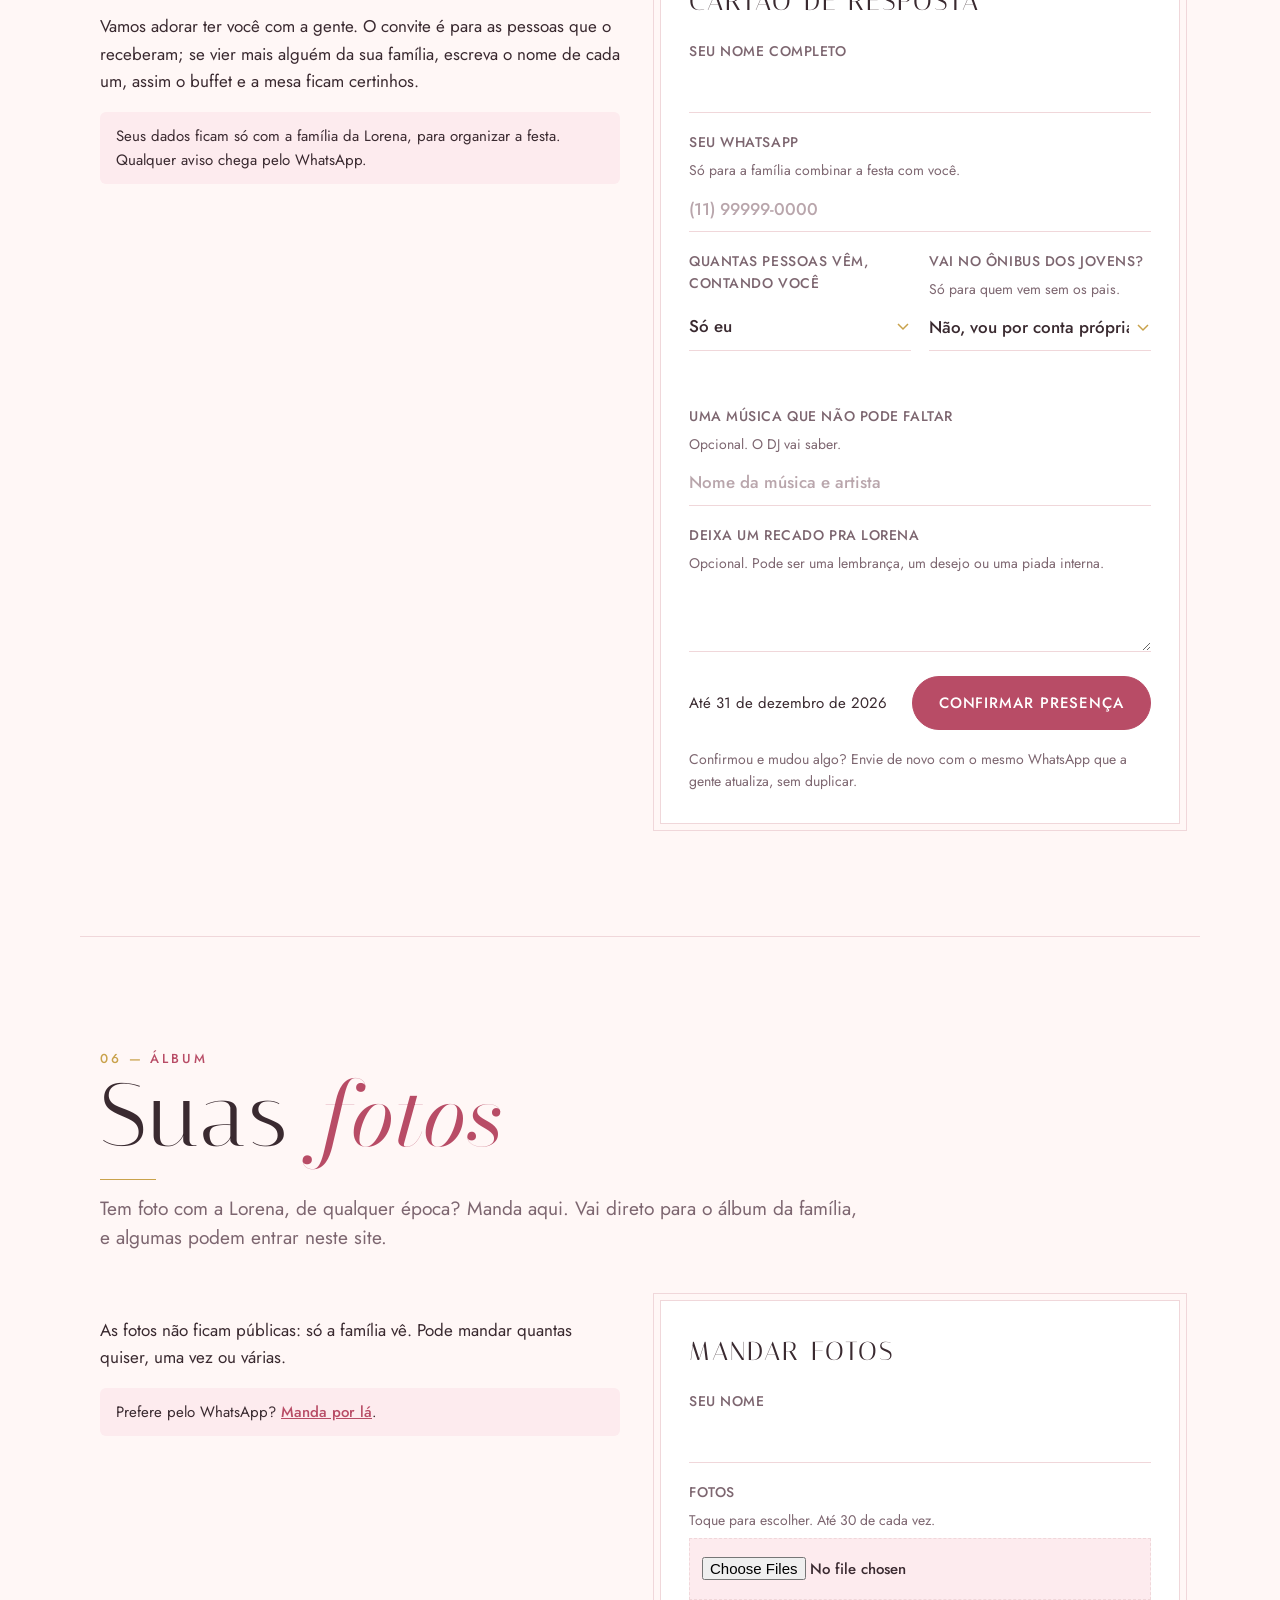
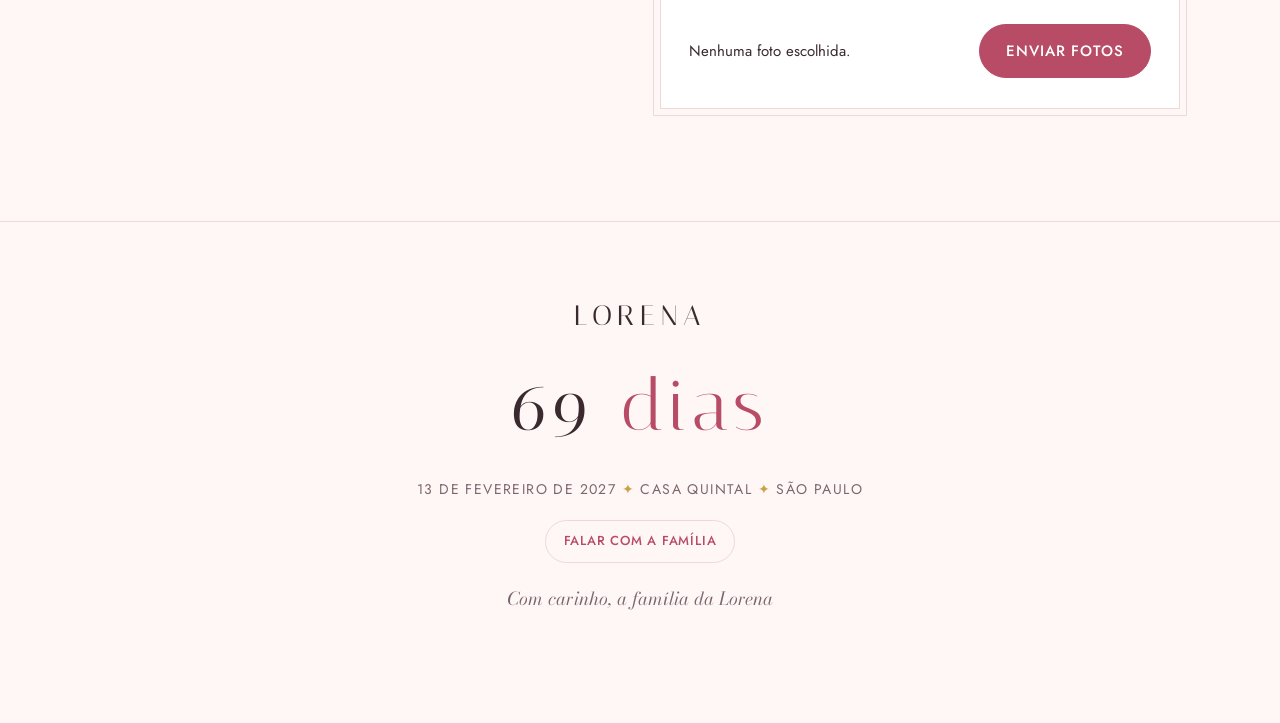
==== commit 30f3e22b: "Hotel rows: map link on the right, category on its own line Co-Authored-By: Claude Fable 5.1 <norepl" ====
--- a/index.html
+++ b/index.html
@@ -22,8 +22,8 @@
 <link rel="preconnect" href="https://fonts.googleapis.com">
 <link rel="preconnect" href="https://fonts.gstatic.com" crossorigin>
 <link rel="stylesheet" href="https://fonts.googleapis.com/css2?family=Italiana&family=Bodoni+Moda:ital,opsz,wght@1,6..96,400&family=Jost:wght@400;500&display=swap">
-<link rel="stylesheet" href="assets/site.css?v=20261115a">
-<script src="index-config.js?v=20261115a"></script>
+<link rel="stylesheet" href="assets/site.css?v=20261115b">
+<script src="index-config.js?v=20261115b"></script>
 </head>
 <body class="sem-fontes">
 
@@ -333,6 +333,6 @@
   <a class="btn leve" href="#local">Como chegar</a>
 </div>
 
-<script src="assets/site.js?v=20261115a"></script>
+<script src="assets/site.js?v=20261115b"></script>
 </body>
 </html>
--- a/assets/site.css
+++ b/assets/site.css
@@ -152,11 +152,12 @@
 .hospedagem>b::after{content:"";display:block;width:40px;height:1px;background:var(--gold);margin-top:10px}
 .hospedagem>p{margin:12px 0 14px;color:var(--muted);font-size:15px}
 .hospedagem ul{list-style:none;padding:0;margin:0;display:grid;gap:10px}
-.hospedagem li{display:grid;grid-template-columns:1fr auto;gap:4px 14px;align-items:center;background:var(--paper);border:1px solid var(--line);padding:12px 16px}
+.hospedagem li{display:flex;justify-content:space-between;align-items:center;gap:14px;background:var(--paper);border:1px solid var(--line);padding:12px 16px}
+.hospedagem li>div{min-width:0}
 .hospedagem li strong{font-weight:500}
 .hospedagem li small{display:block;color:var(--muted);font-size:14px}
-.hospedagem li .cat{font-size:11px;letter-spacing:.14em;text-transform:uppercase;color:var(--gold);font-weight:500}
-.hospedagem li a{grid-row:1/3;font-size:12px;letter-spacing:.1em;text-transform:uppercase;text-decoration:none;color:var(--rose-deep);border:1px solid var(--line);border-radius:999px;padding:7px 12px;white-space:nowrap}
+.hospedagem li .cat{display:block;font-size:11px;letter-spacing:.14em;text-transform:uppercase;color:var(--gold);font-weight:500}
+.hospedagem li a{flex:none;font-size:12px;letter-spacing:.1em;text-transform:uppercase;text-decoration:none;color:var(--rose-deep);border:1px solid var(--line);border-radius:999px;padding:7px 12px;white-space:nowrap}
 .hospedagem li a:hover{background:var(--blush)}
 
 /* dobra (esqueci o ônibus) */
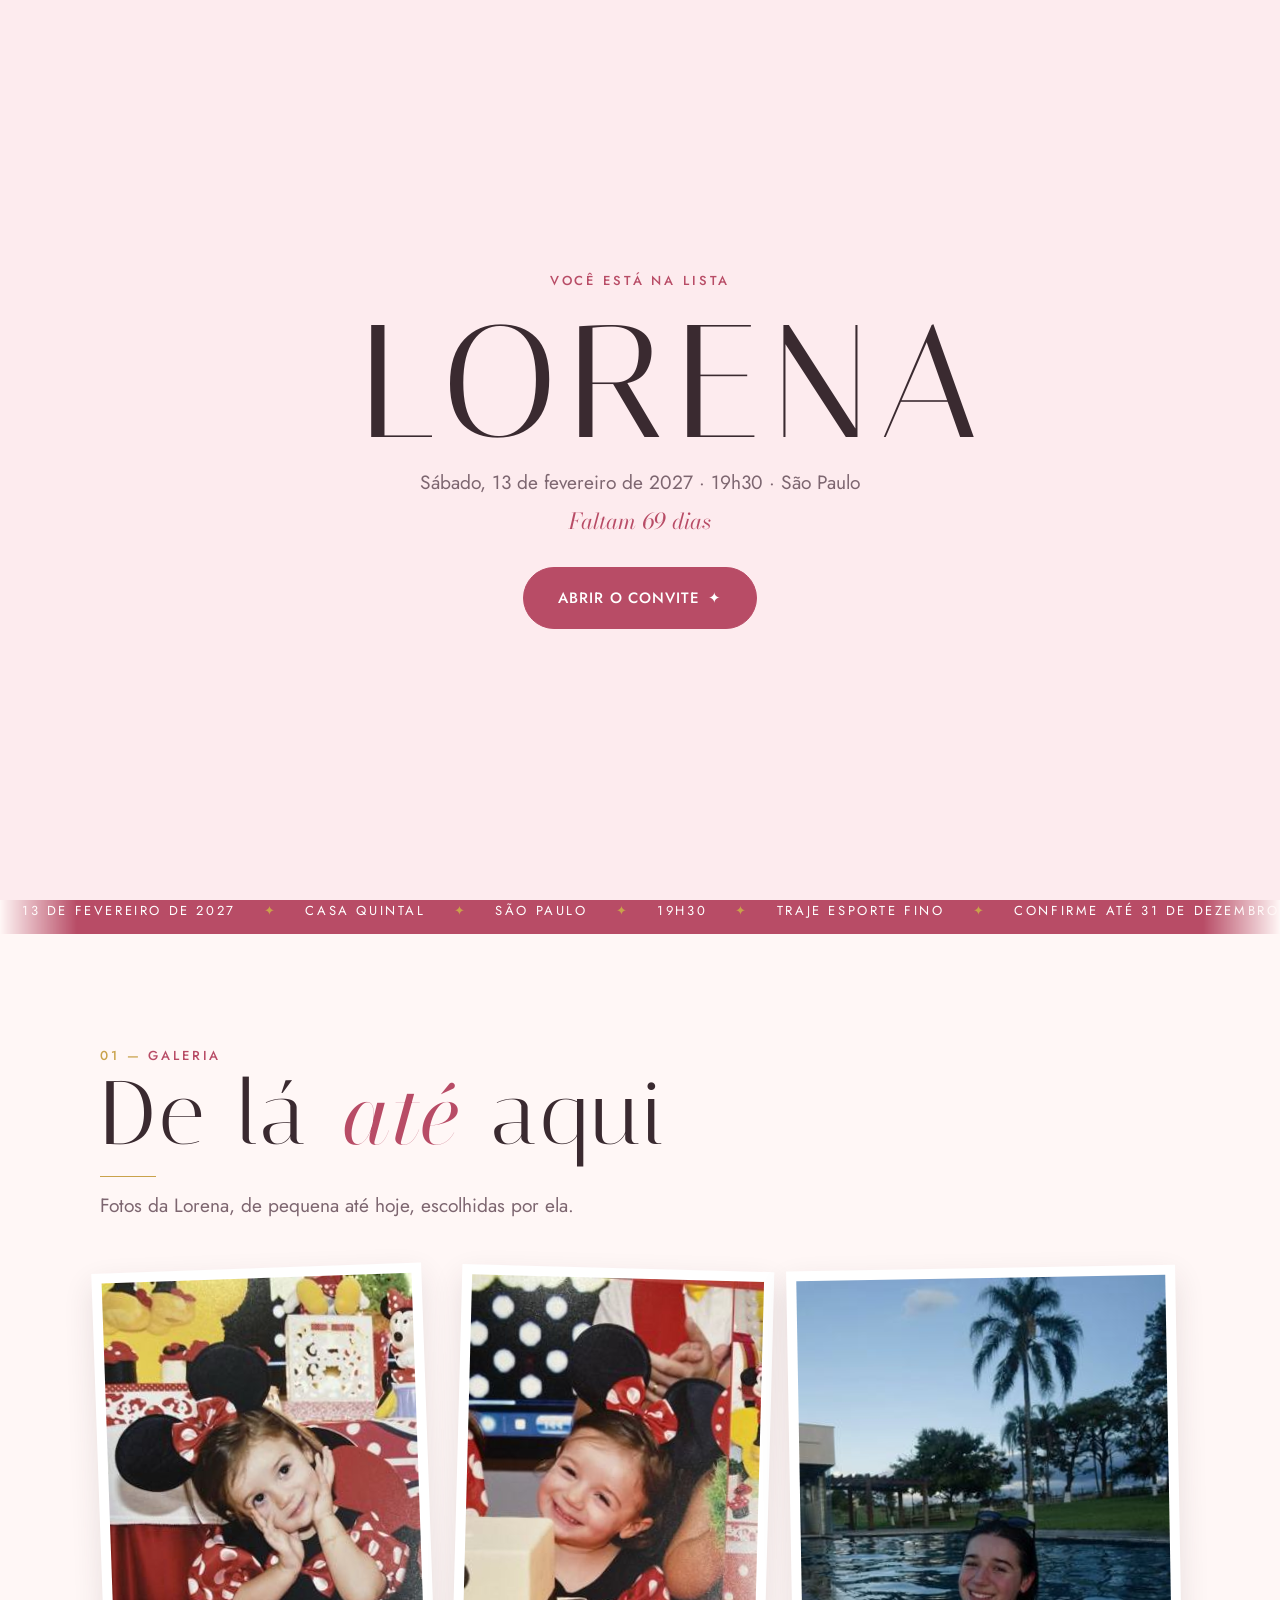
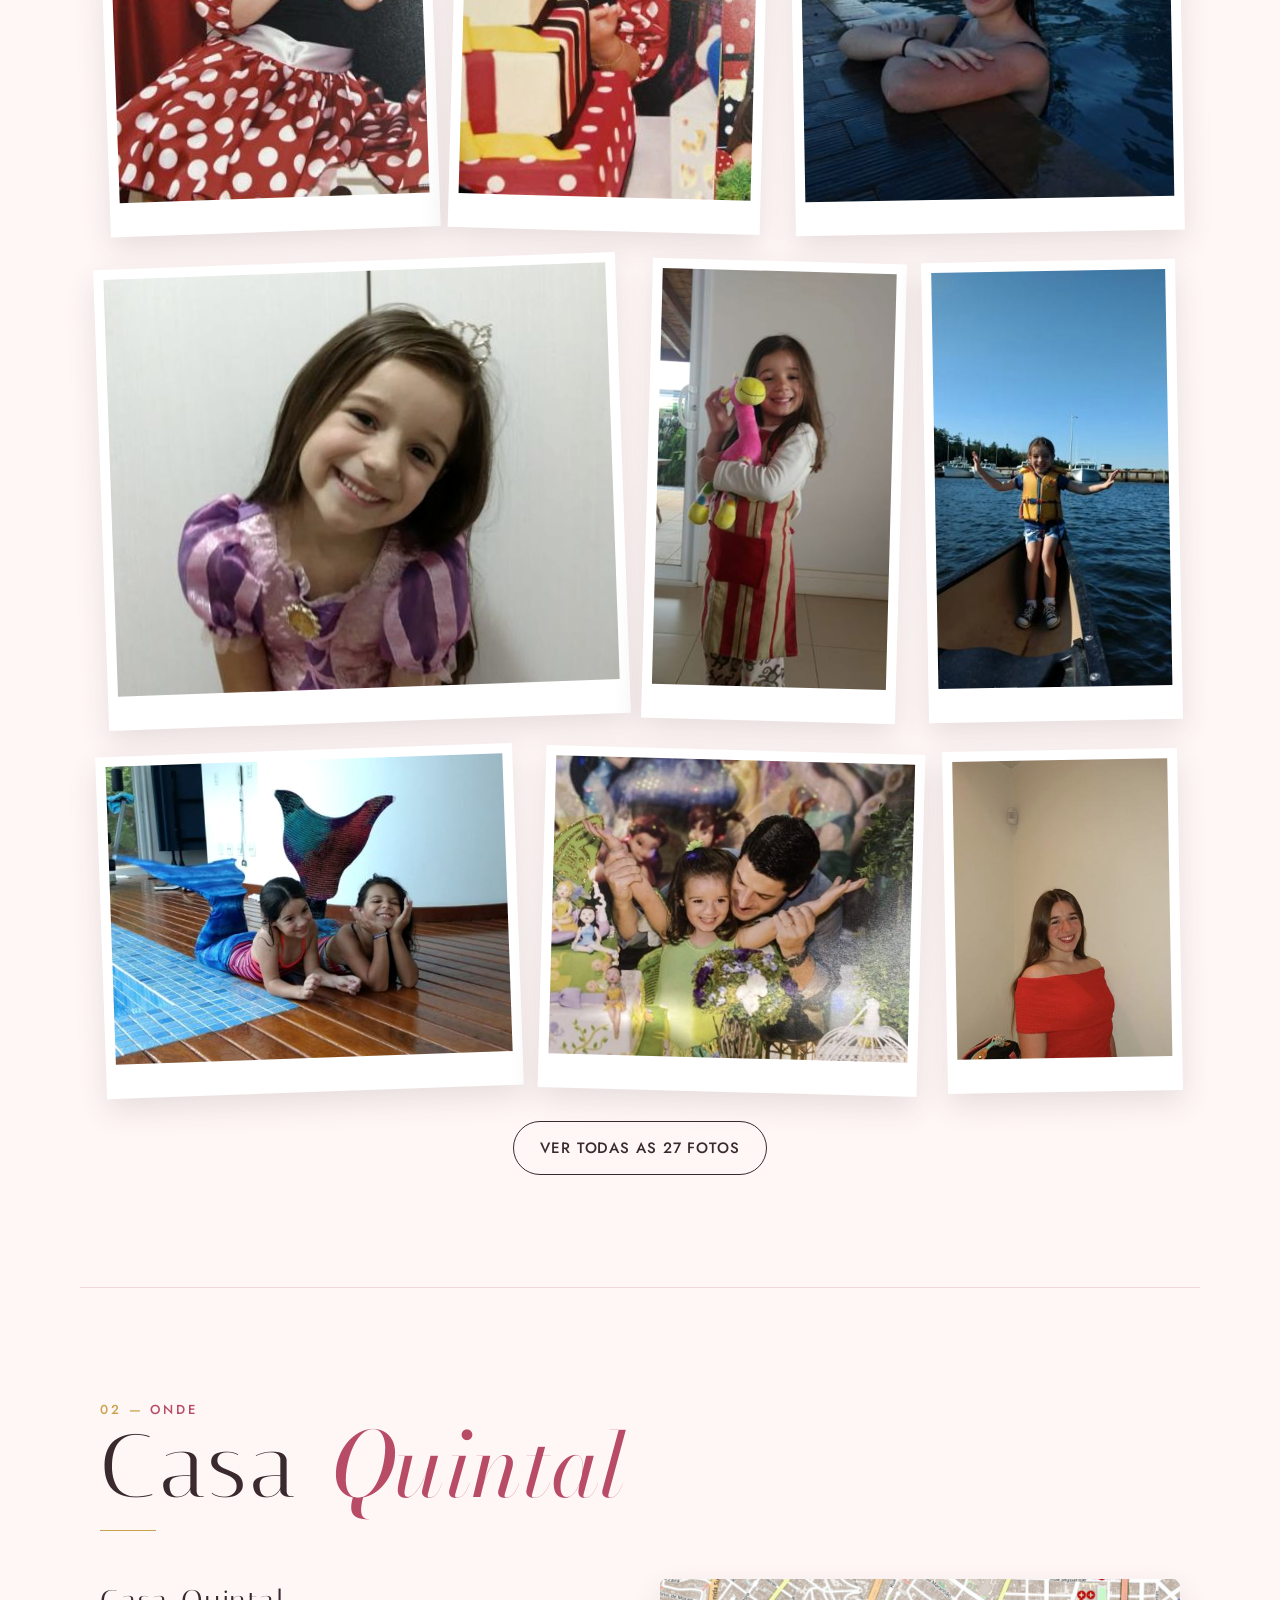
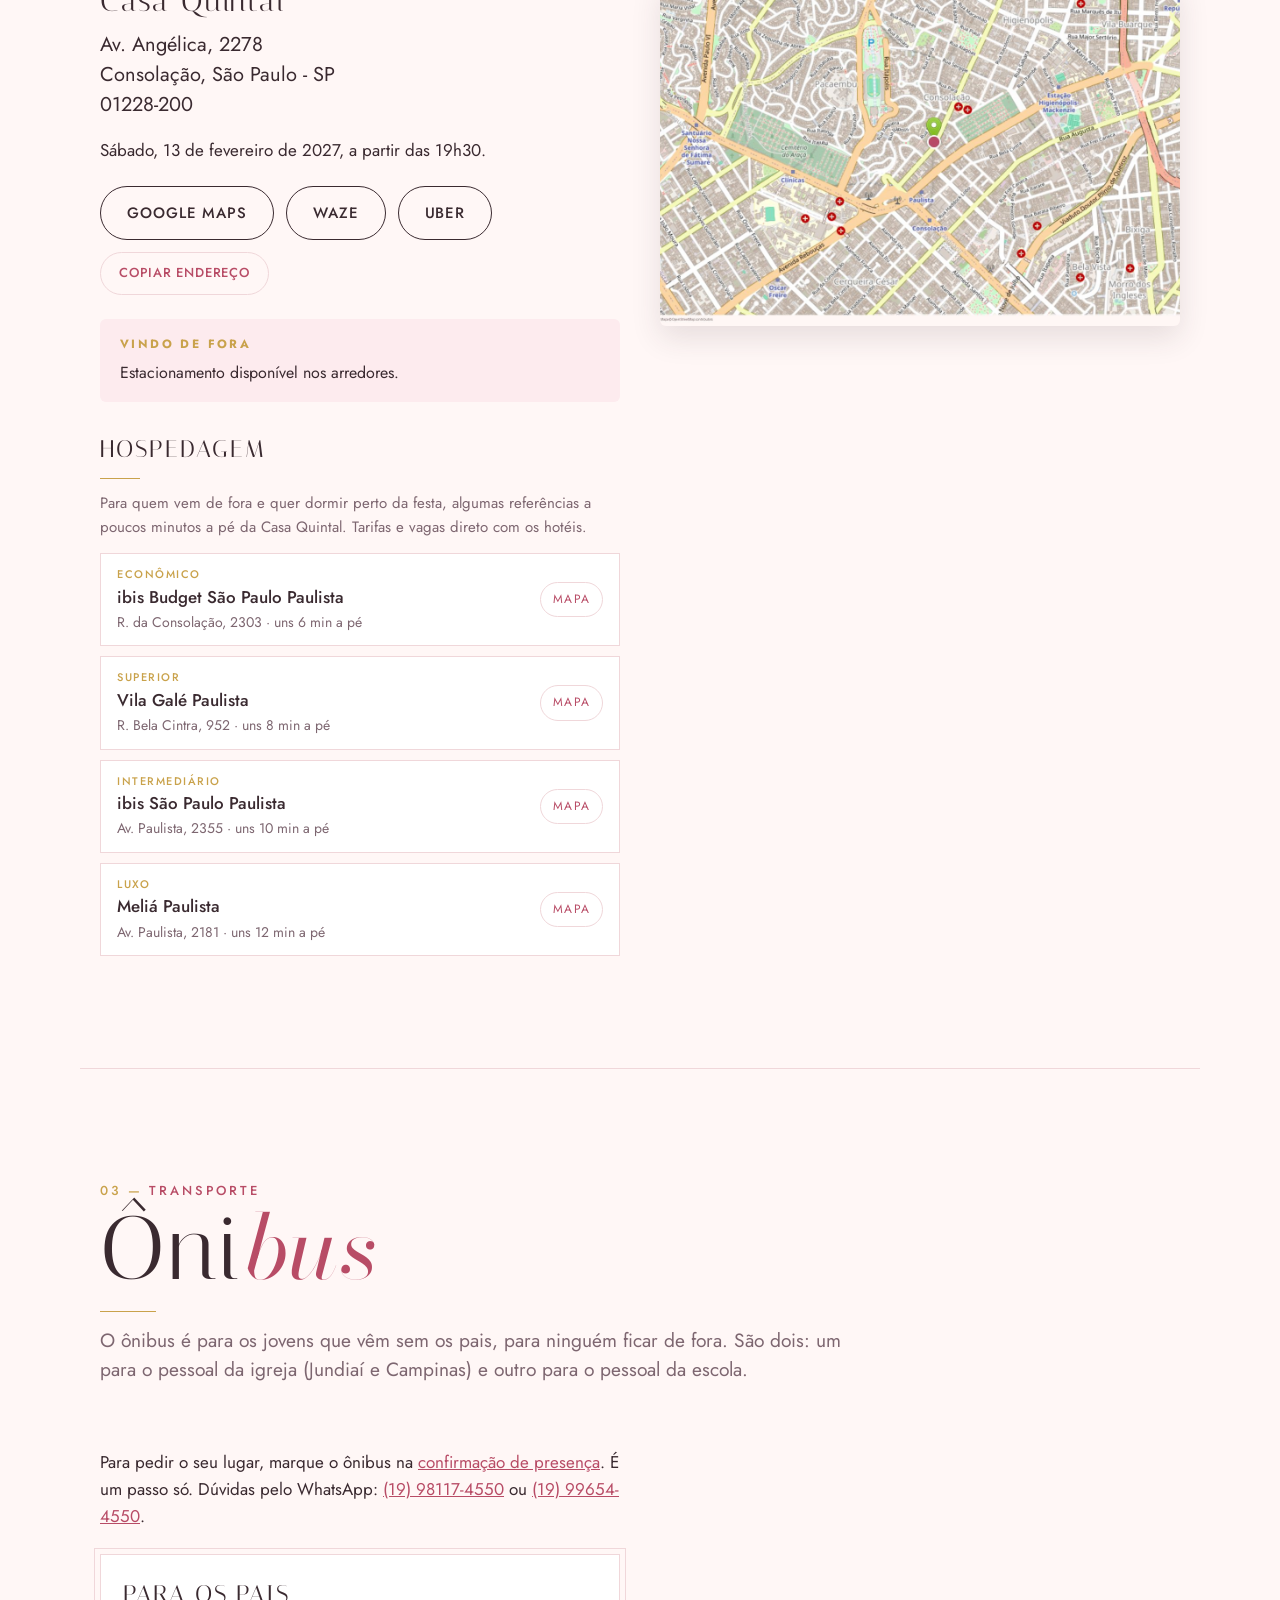
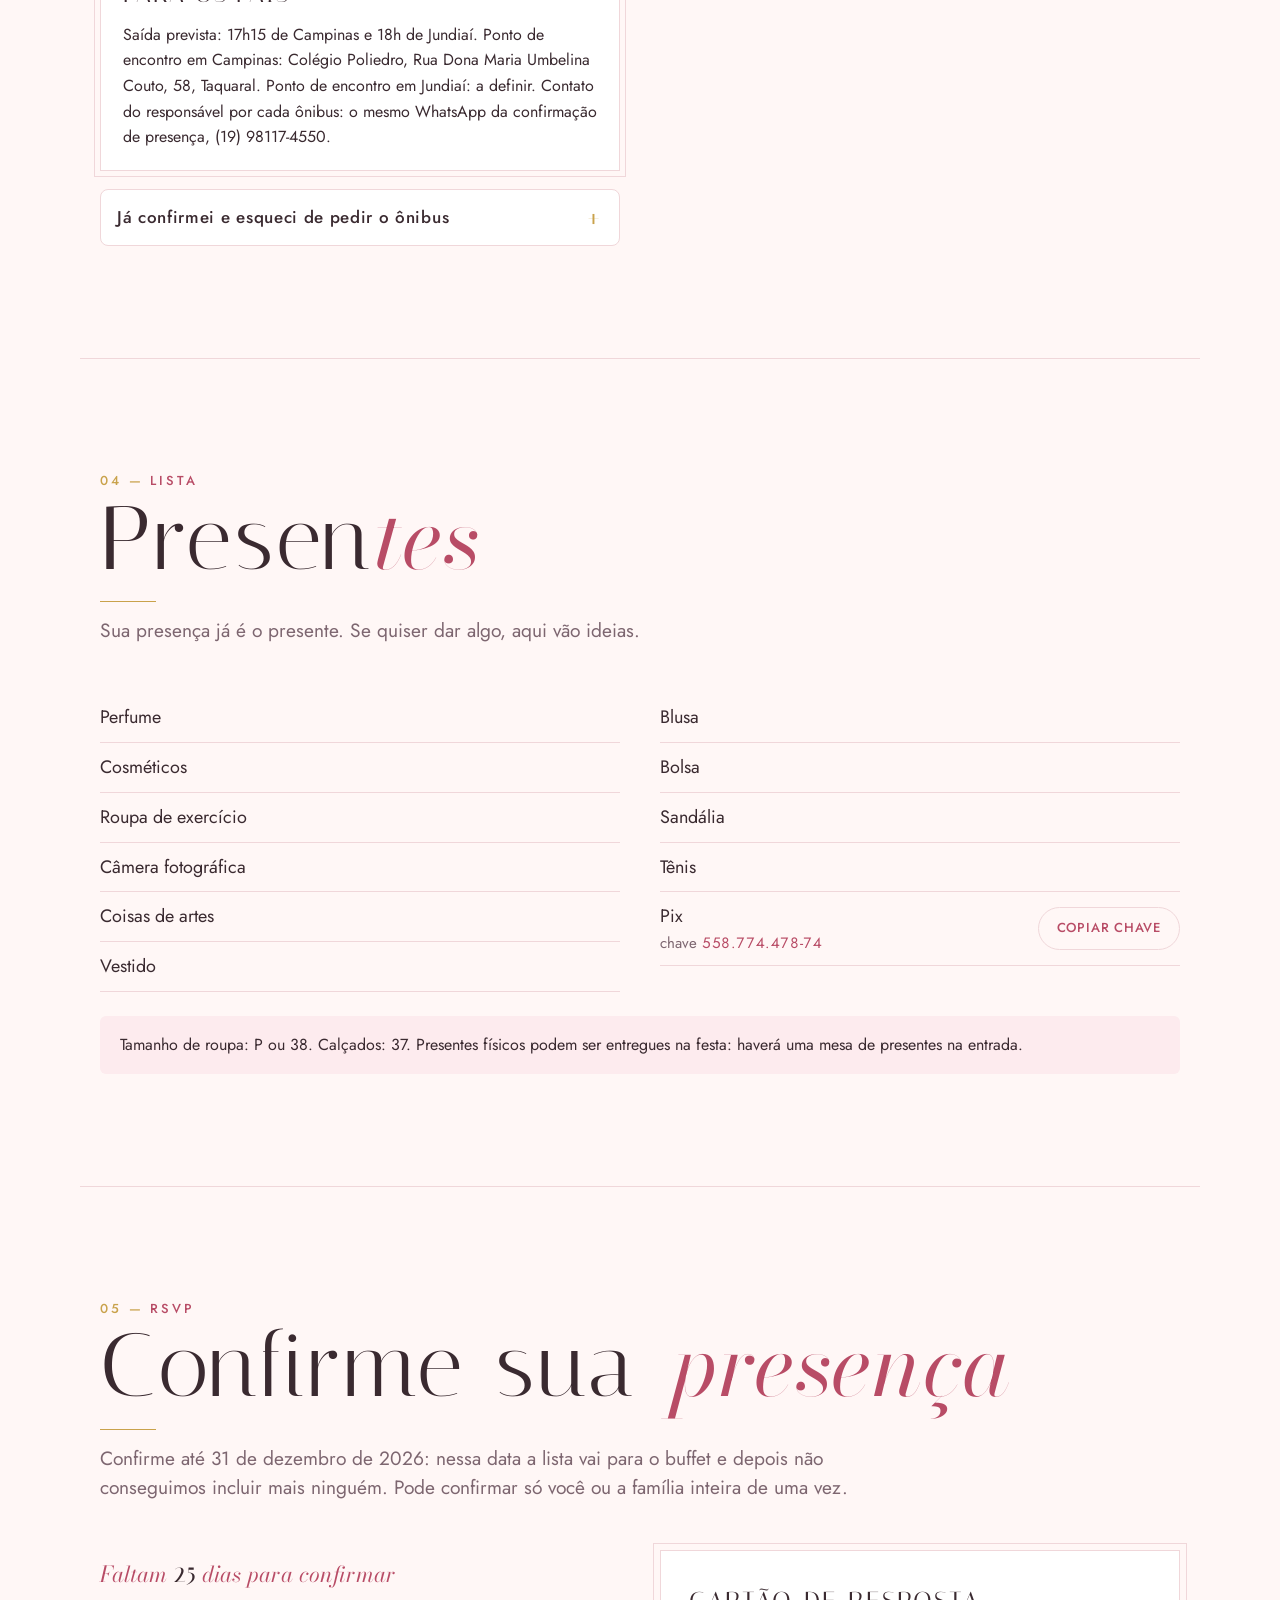
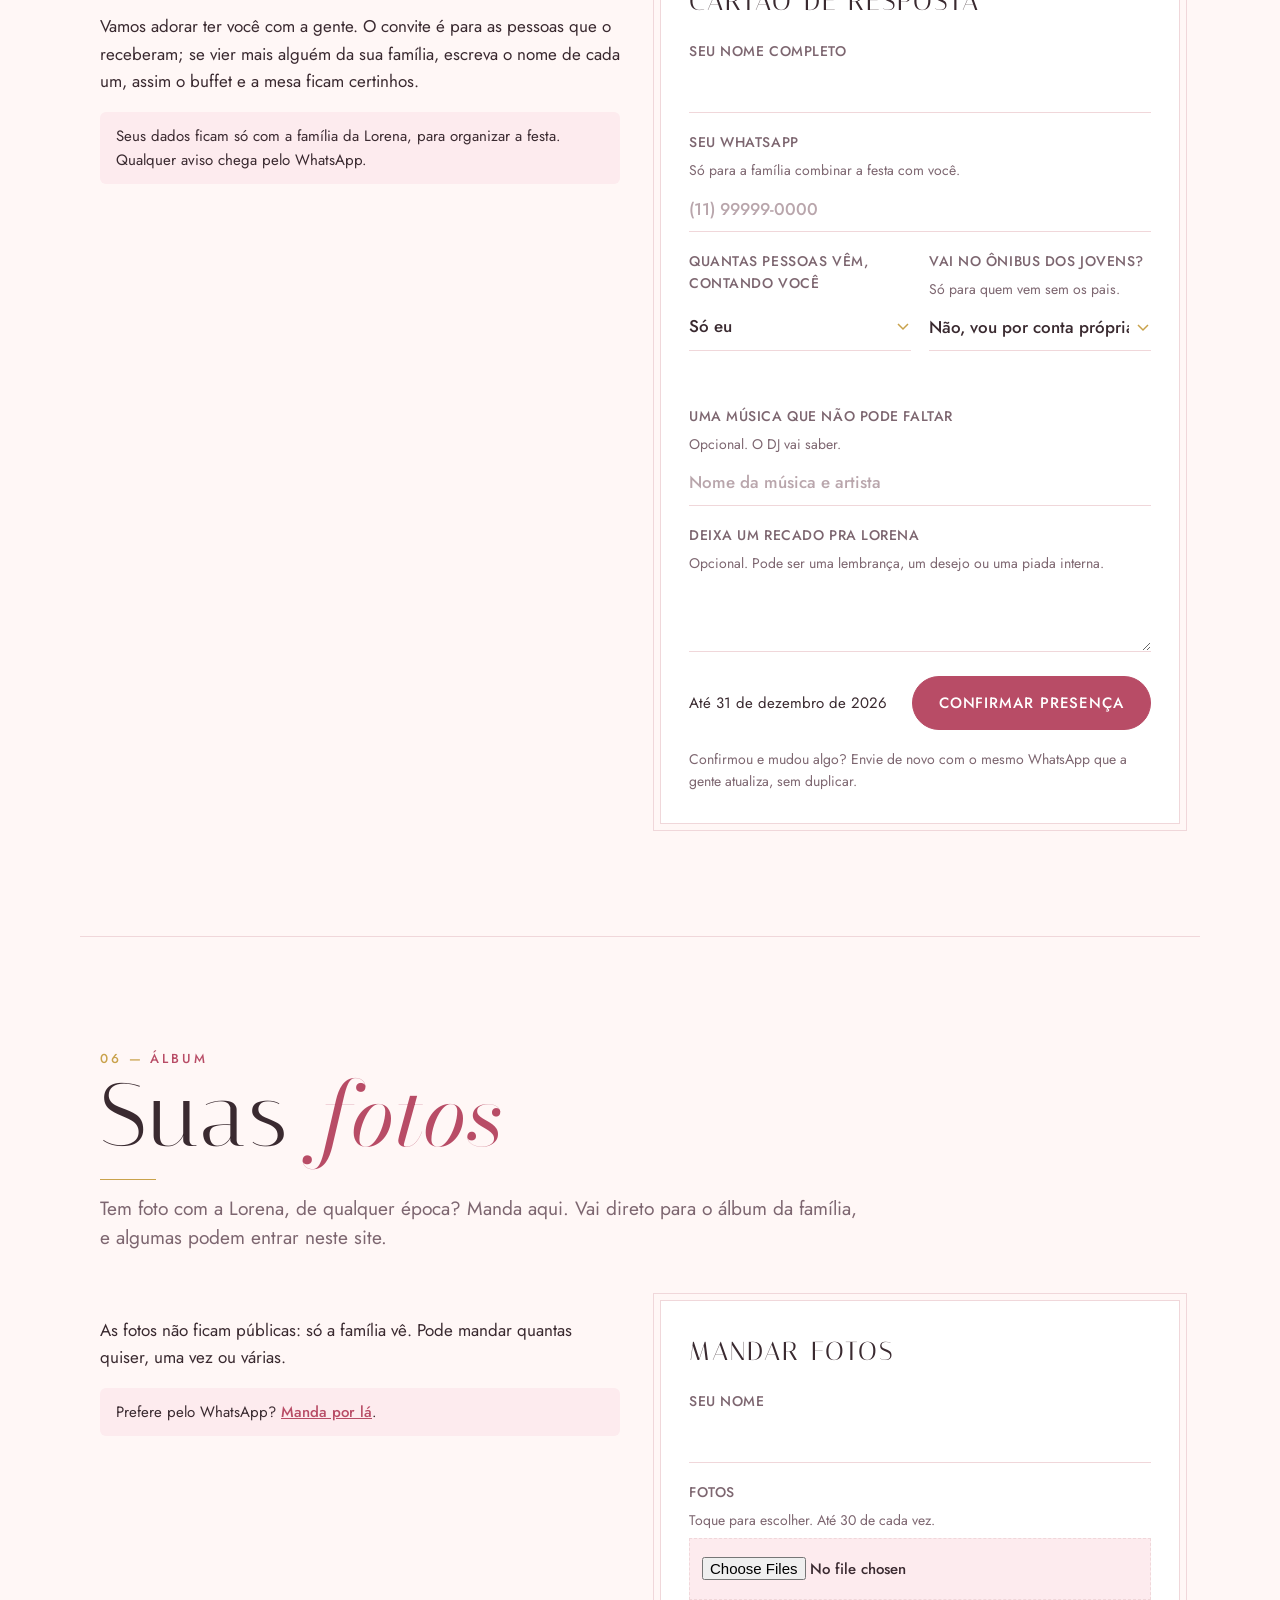
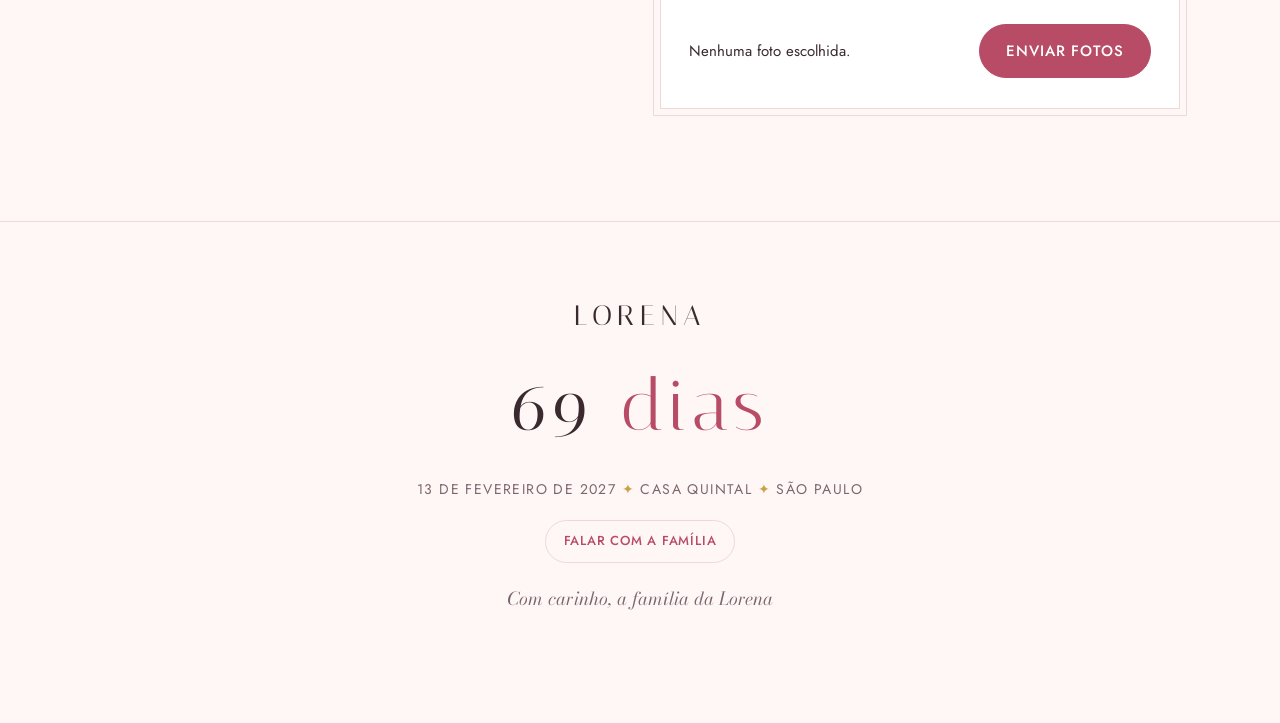
==== commit e35467b0: "Gallery: photo 28 from Lorena, lone last photo centered and larger Co-Authored-By: Claude Fable 5.1 " ====
--- a/index.html
+++ b/index.html
@@ -22,8 +22,8 @@
 <link rel="preconnect" href="https://fonts.googleapis.com">
 <link rel="preconnect" href="https://fonts.gstatic.com" crossorigin>
 <link rel="stylesheet" href="https://fonts.googleapis.com/css2?family=Italiana&family=Bodoni+Moda:ital,opsz,wght@1,6..96,400&family=Jost:wght@400;500&display=swap">
-<link rel="stylesheet" href="assets/site.css?v=20261115b">
-<script src="index-config.js?v=20261115b"></script>
+<link rel="stylesheet" href="assets/site.css?v=20261117a">
+<script src="index-config.js?v=20261117a"></script>
 </head>
 <body class="sem-fontes">
 
@@ -333,6 +333,6 @@
   <a class="btn leve" href="#local">Como chegar</a>
 </div>
 
-<script src="assets/site.js?v=20261115b"></script>
+<script src="assets/site.js?v=20261117a"></script>
 </body>
 </html>
--- a/assets/site.css
+++ b/assets/site.css
@@ -119,7 +119,7 @@
 .recado-lorena small{display:block;font-family:var(--body);font-style:normal;font-size:13px;letter-spacing:.18em;text-transform:uppercase;color:var(--muted);margin-top:10px}
 
 /* galeria */
-.galeria{display:flex;flex-wrap:wrap;gap:28px 24px;align-items:flex-start}
+.galeria{display:flex;flex-wrap:wrap;justify-content:center;gap:28px 24px;align-items:flex-start}
 .galeria .ano{flex:1 0 100%;font-size:clamp(56px,9vw,120px);color:transparent;-webkit-text-stroke:1px var(--rose);letter-spacing:.08em;margin:24px 0 -8px;text-align:right}
 .galeria figure{margin:0;flex:none;box-sizing:border-box;background:#fff;padding:10px 10px 34px;box-shadow:0 12px 30px rgba(58,42,48,.12);transition:transform .2s;position:relative;cursor:default}
 .galeria figure.r1{transform:rotate(-2deg)}.galeria figure.r2{transform:rotate(1.5deg)}.galeria figure.r3{transform:rotate(-1deg)}
